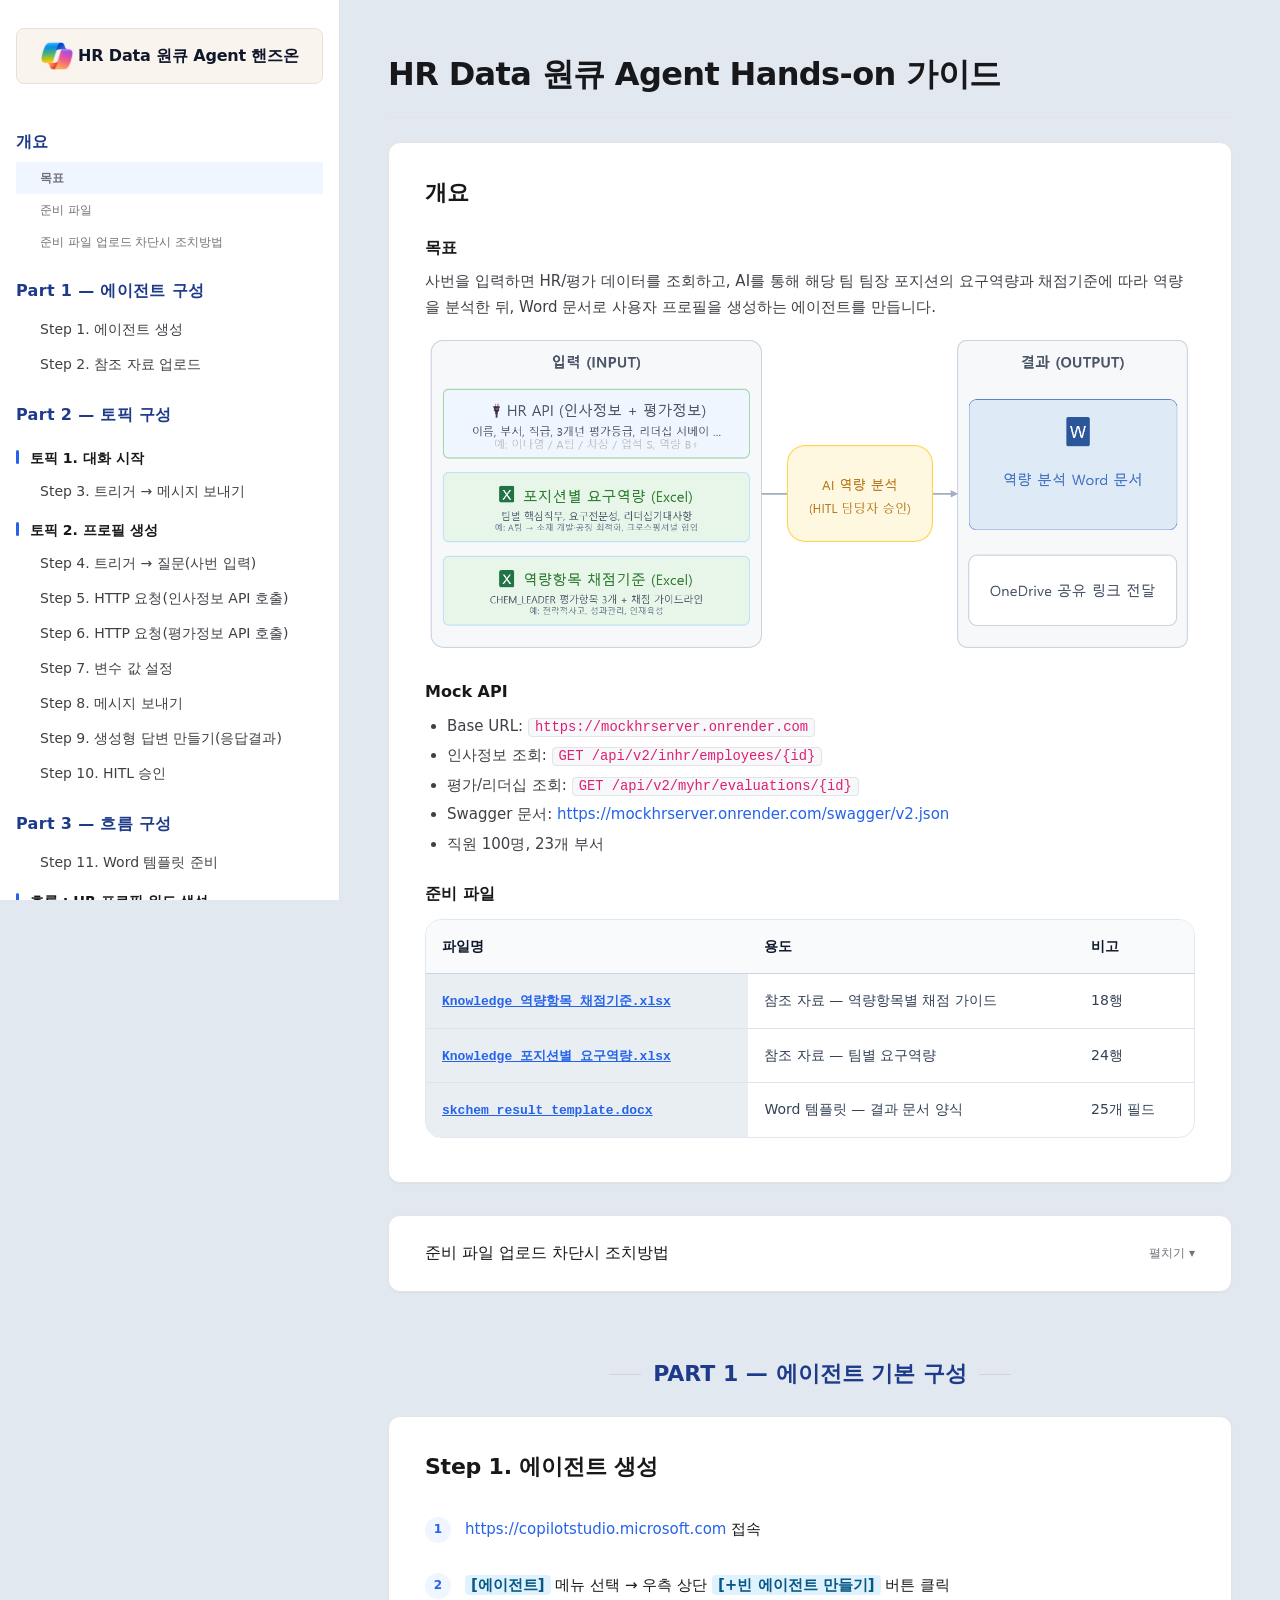
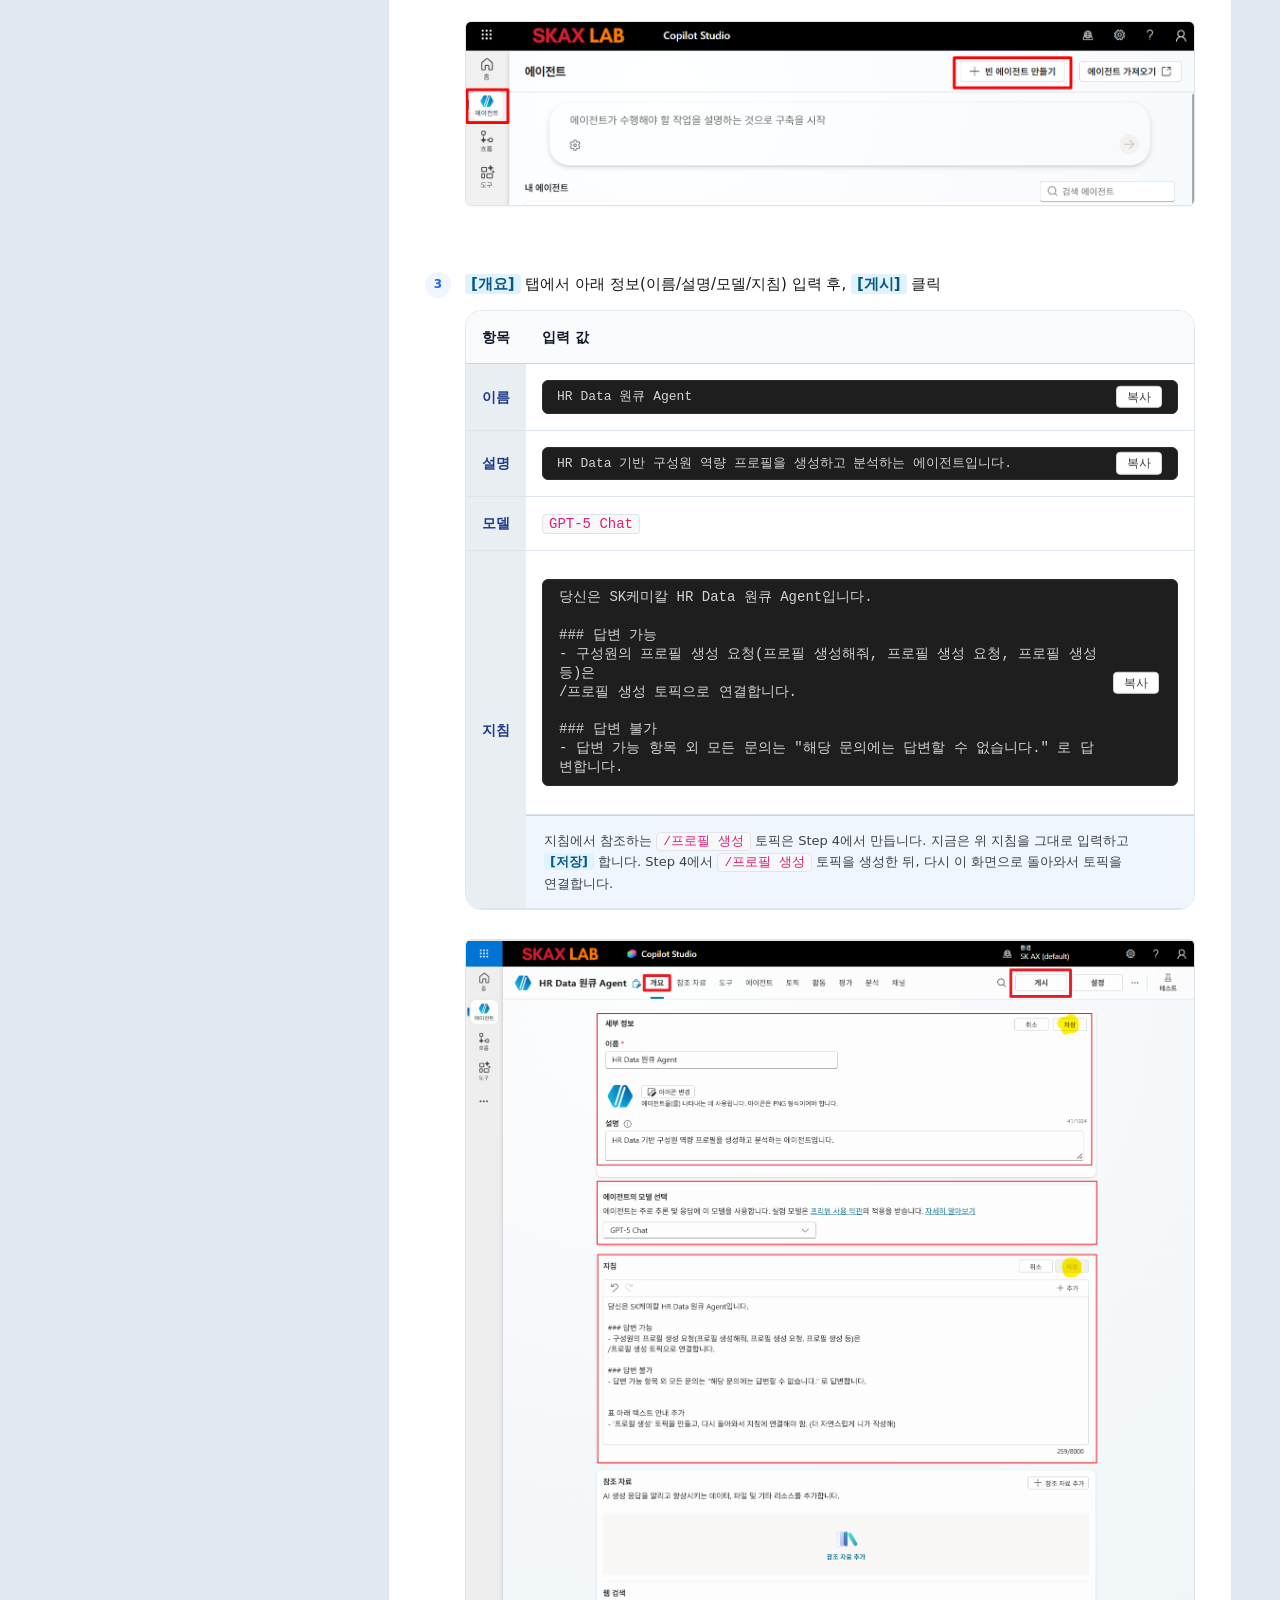
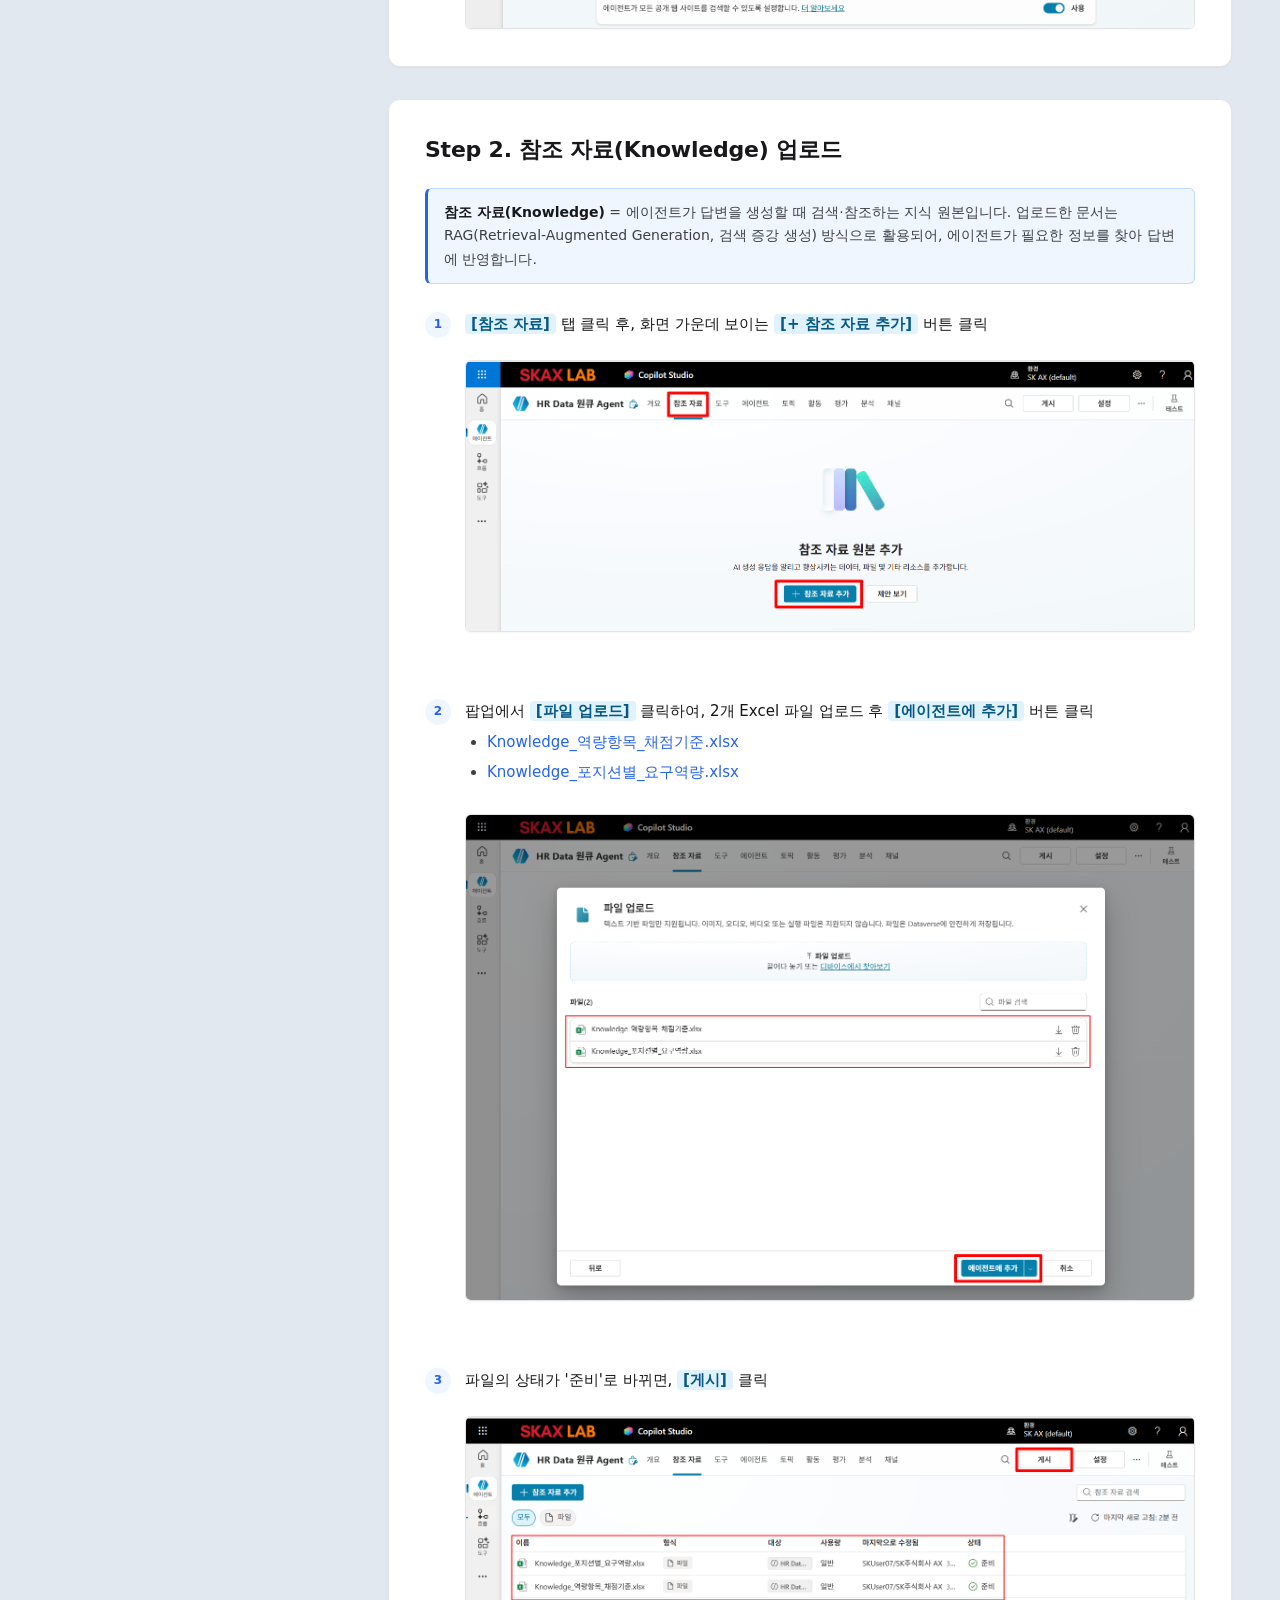
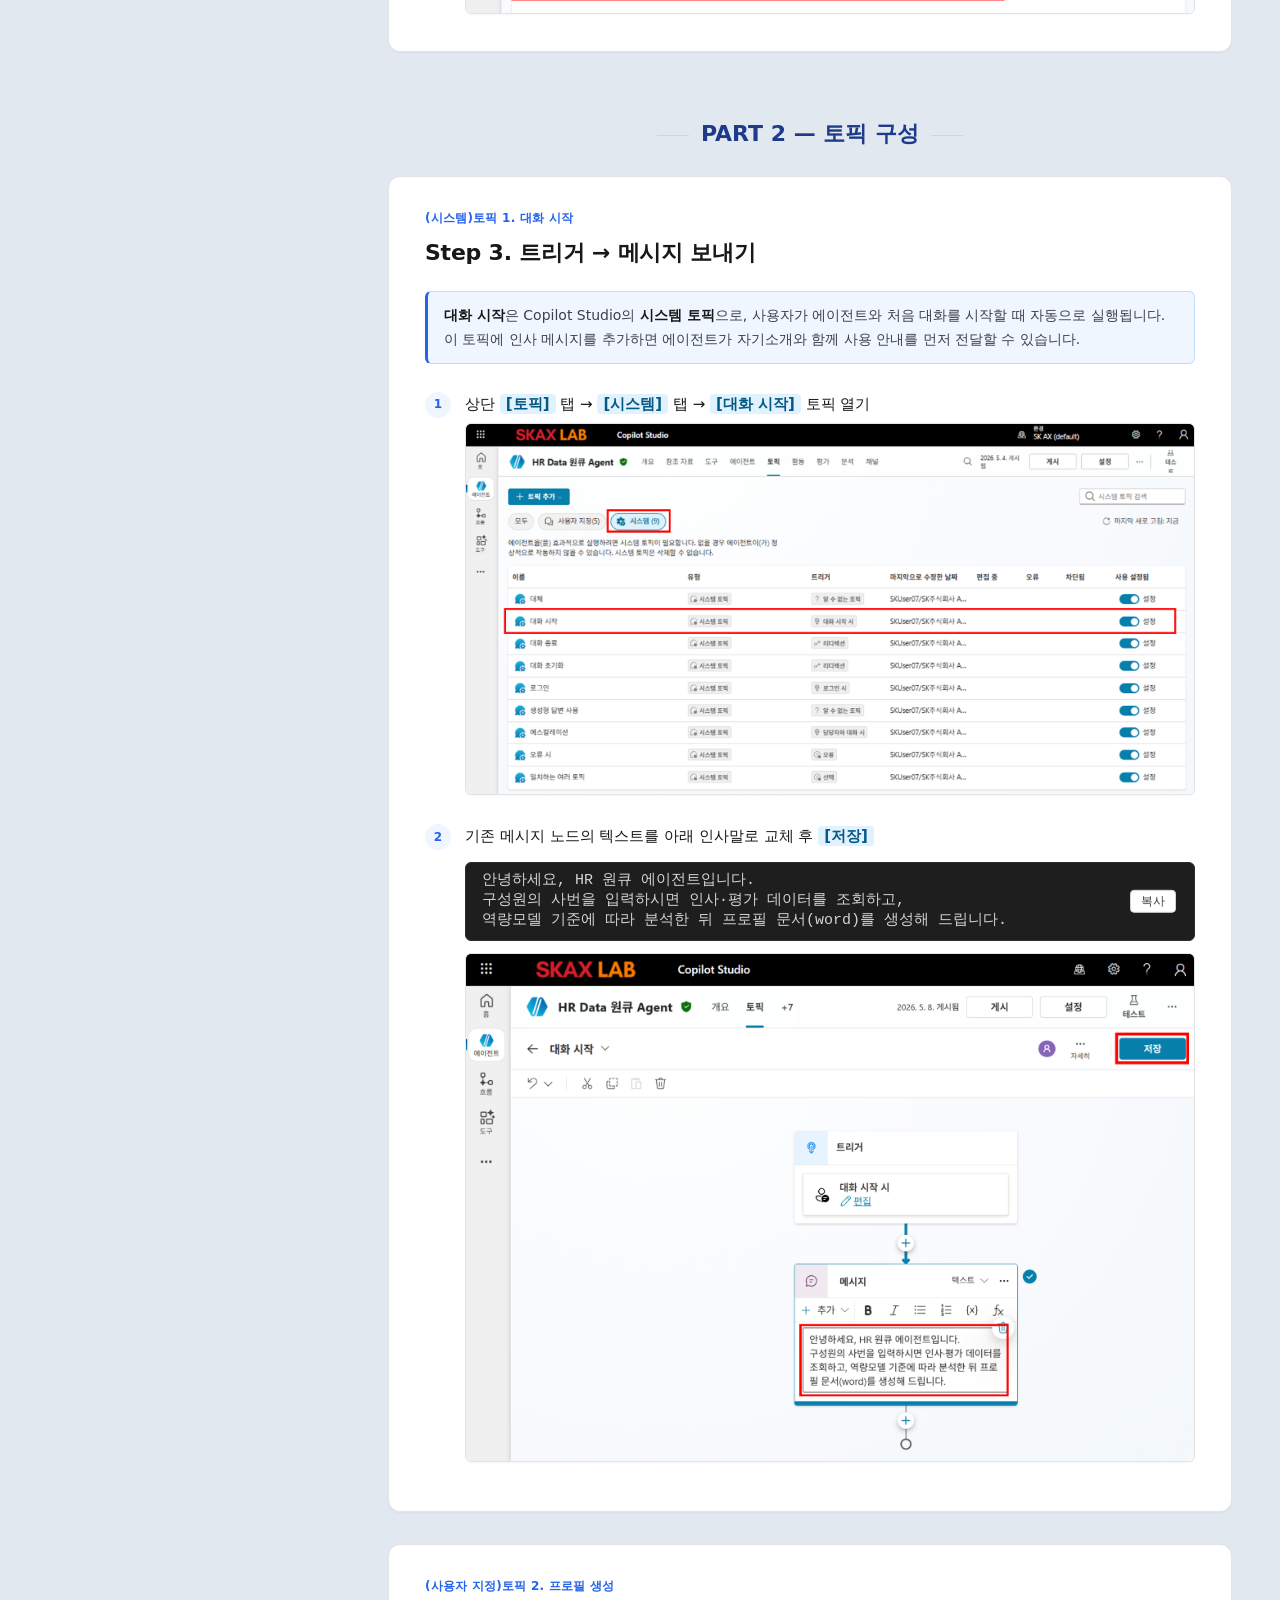
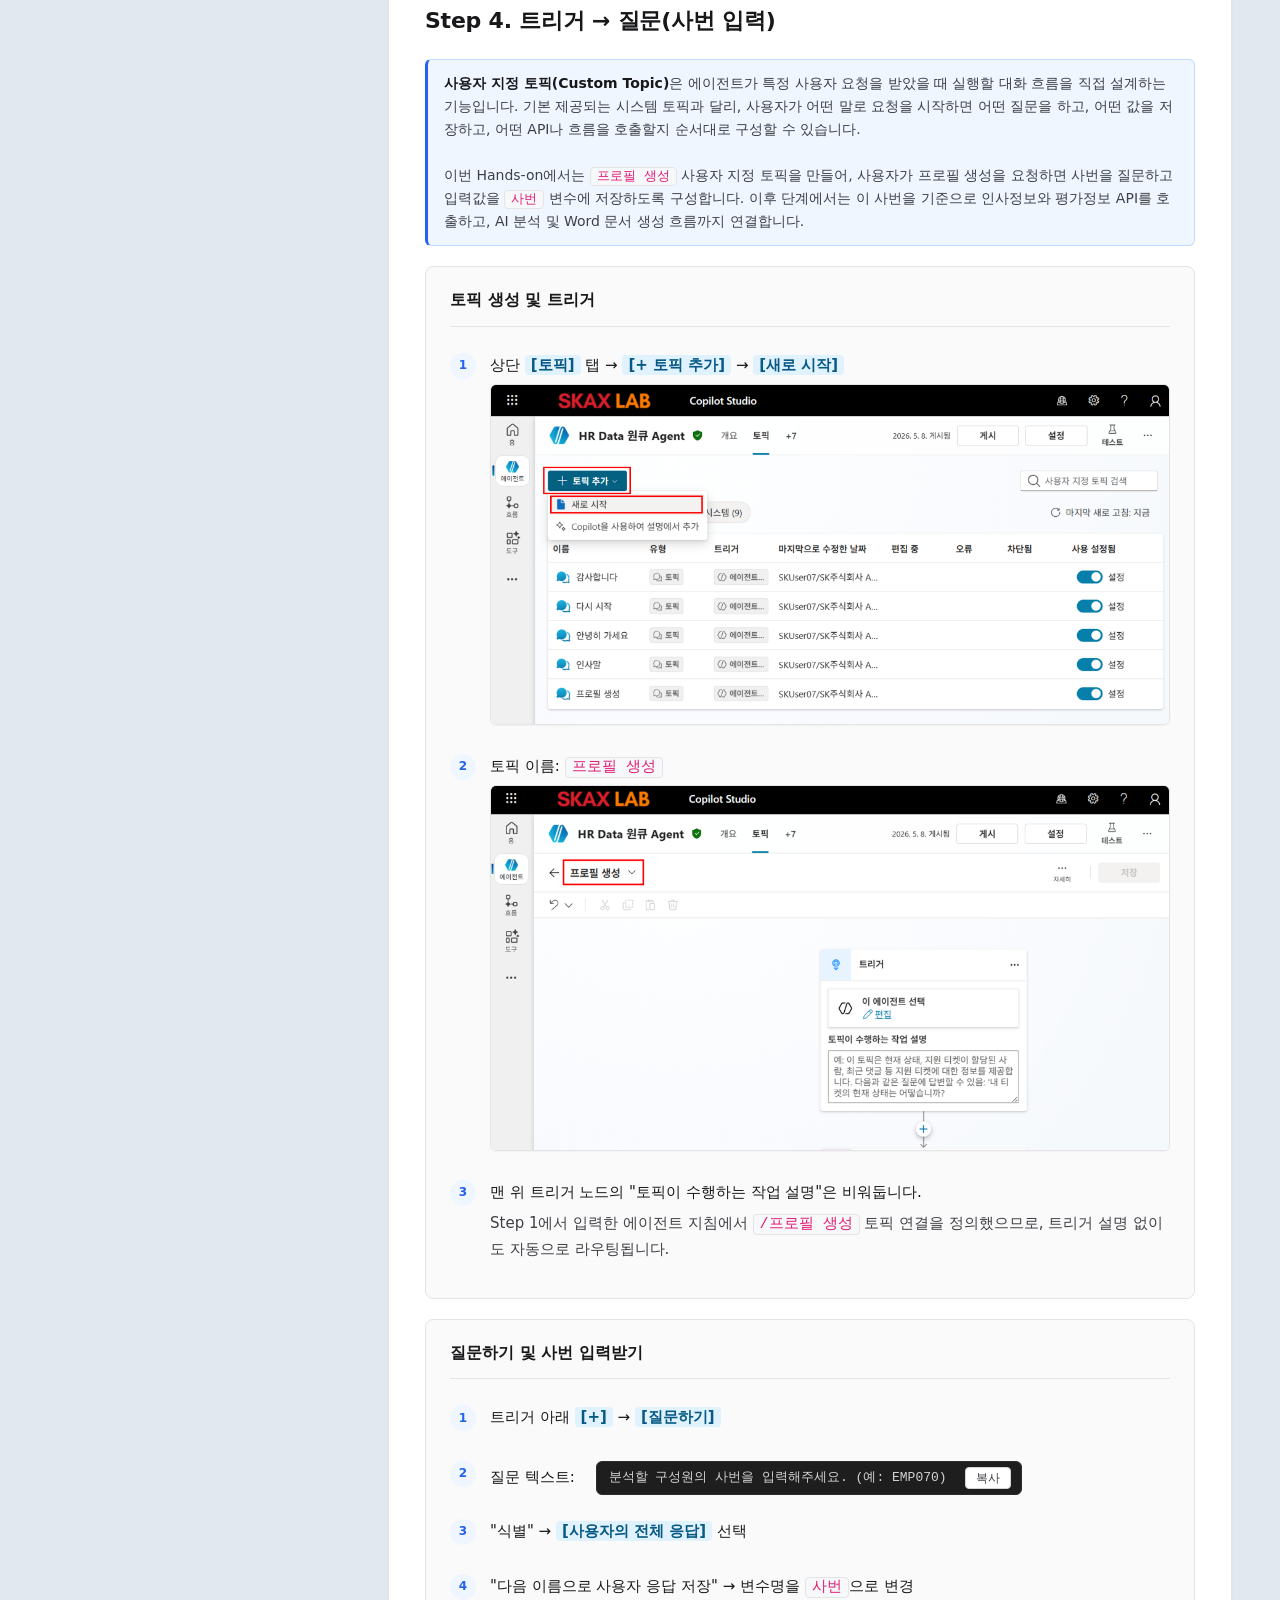
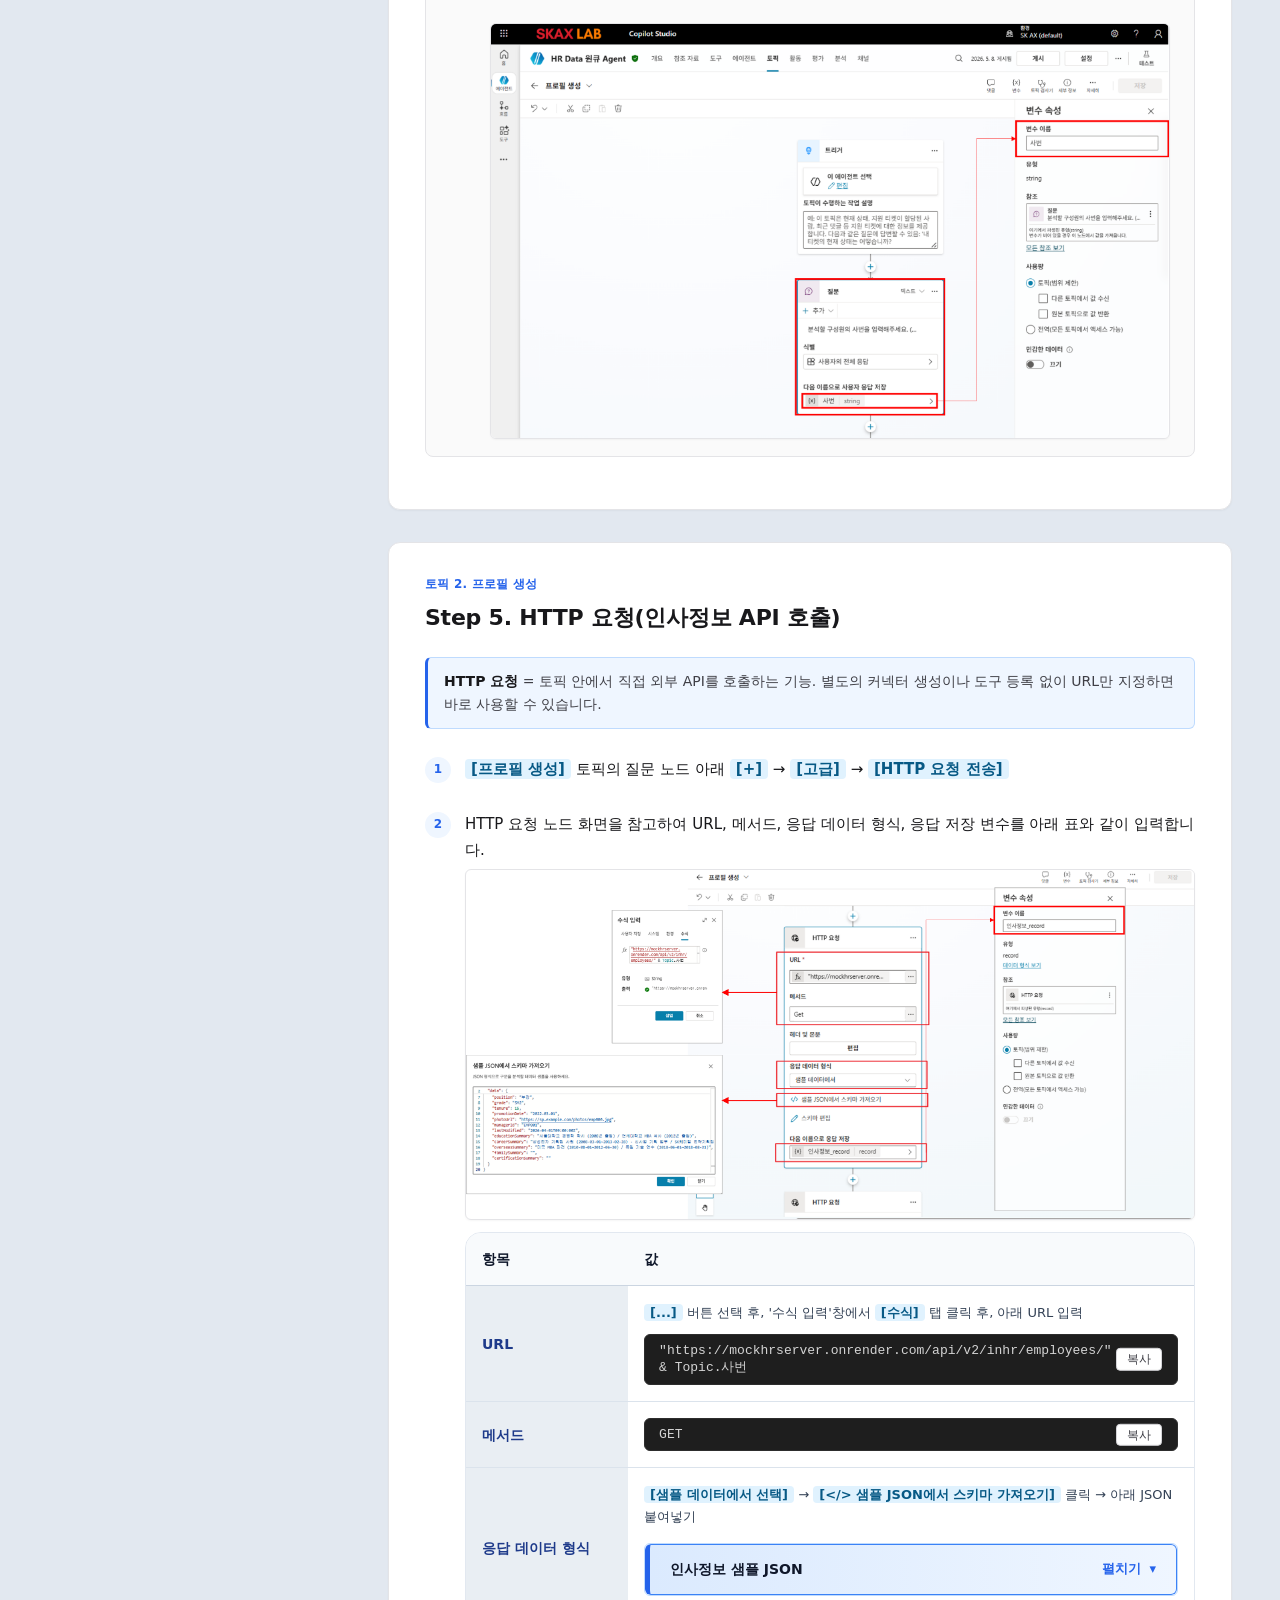
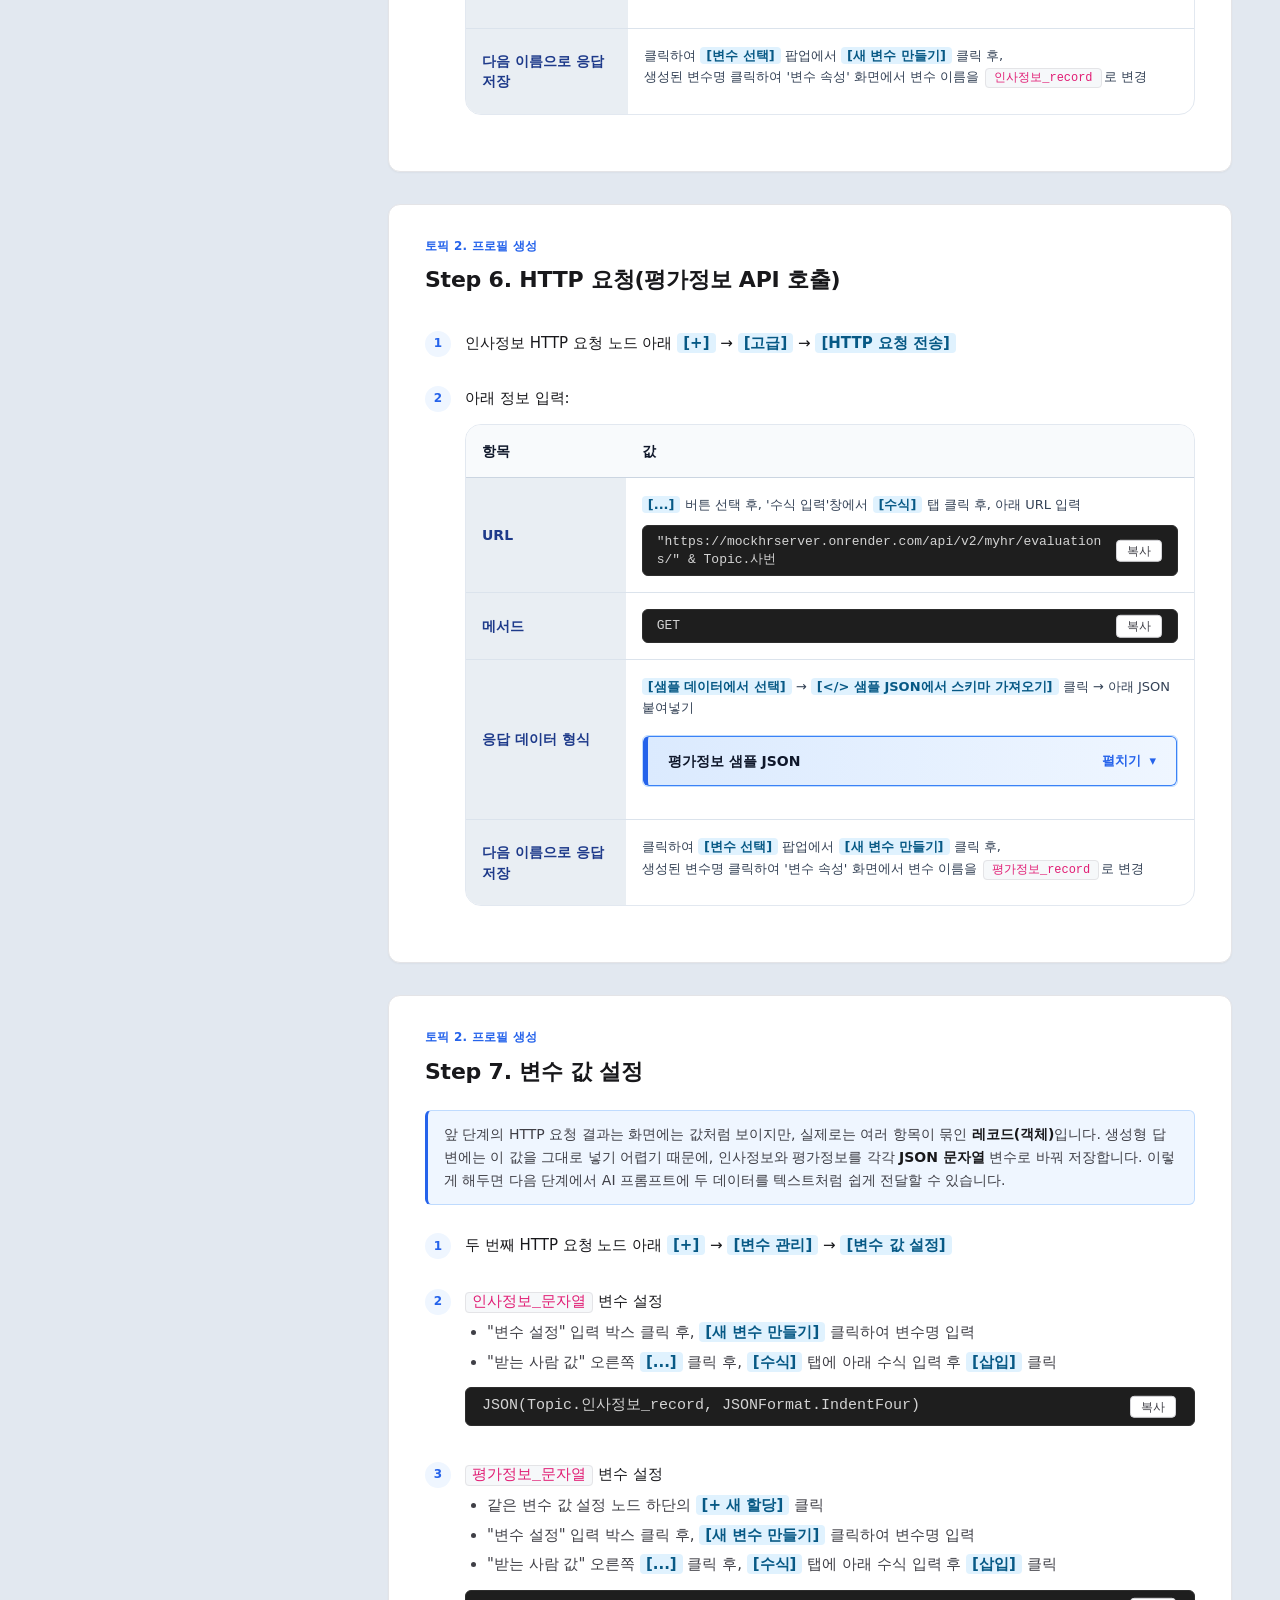
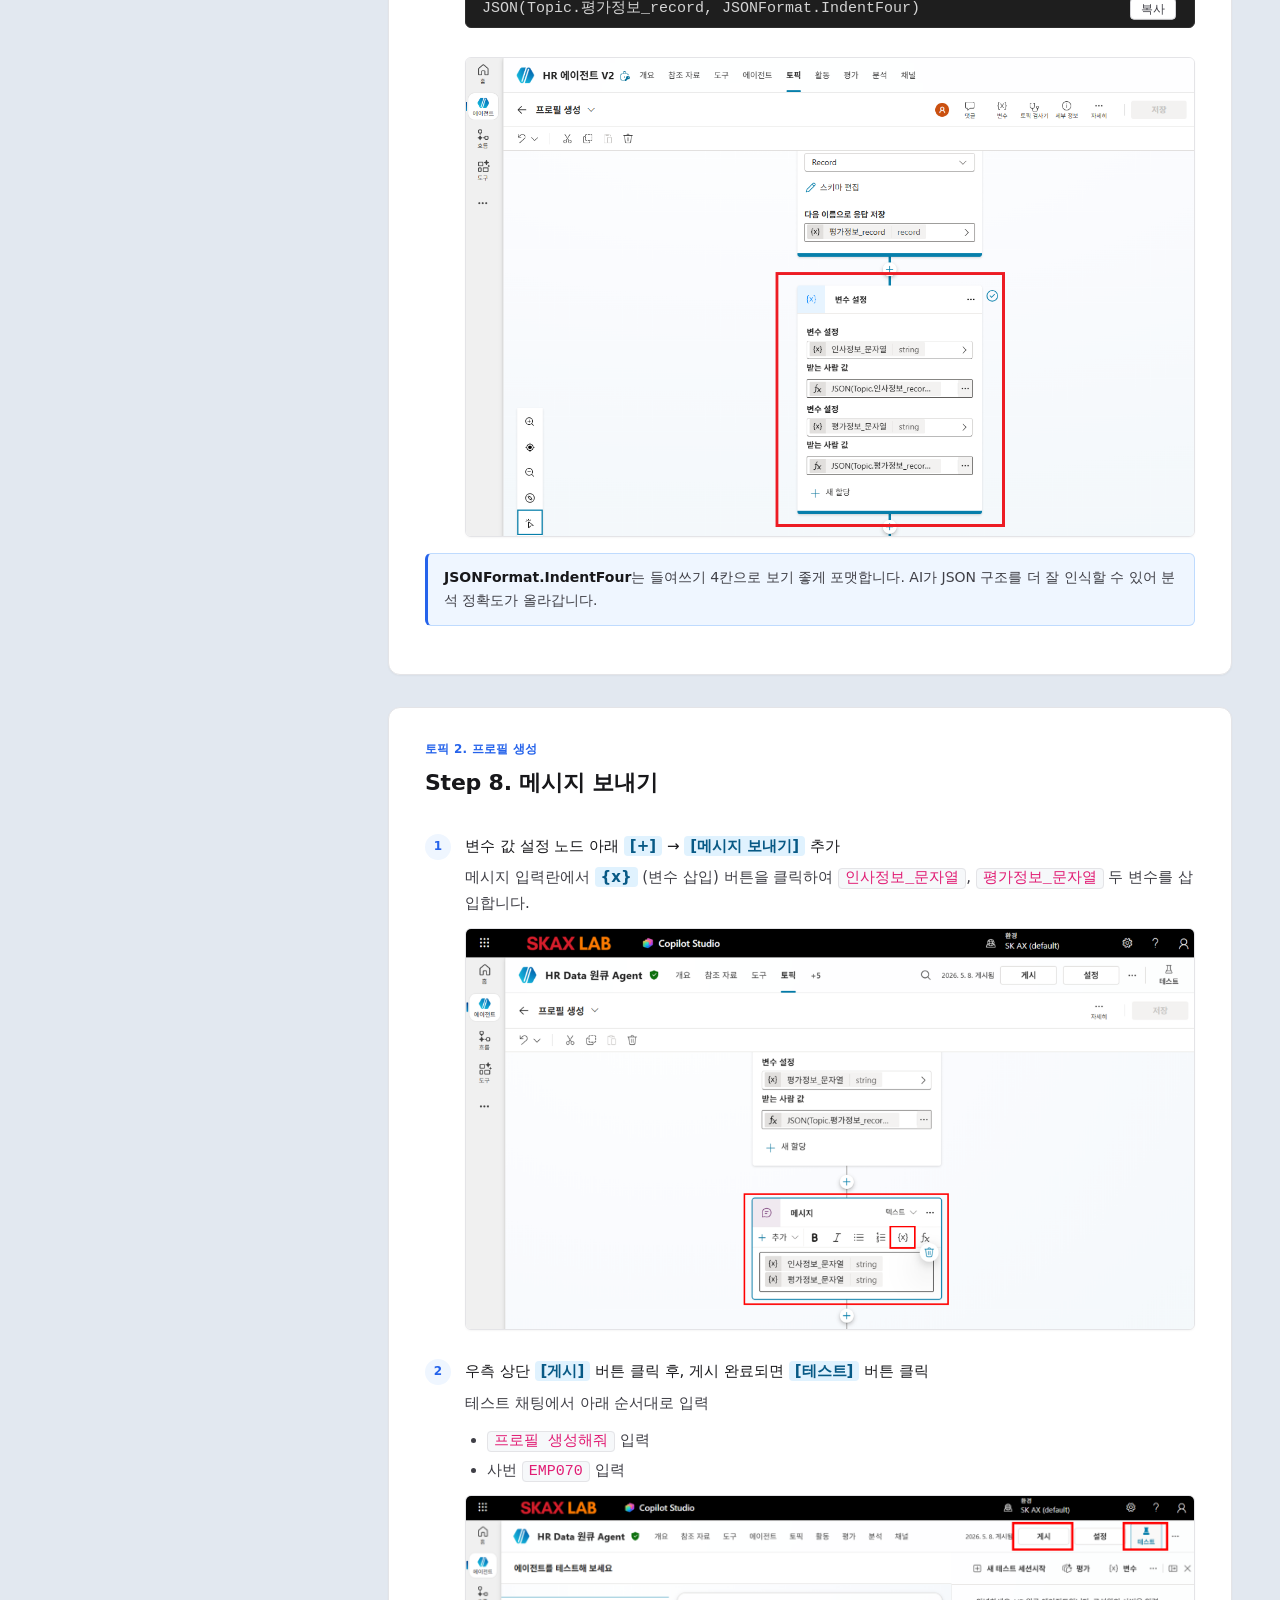
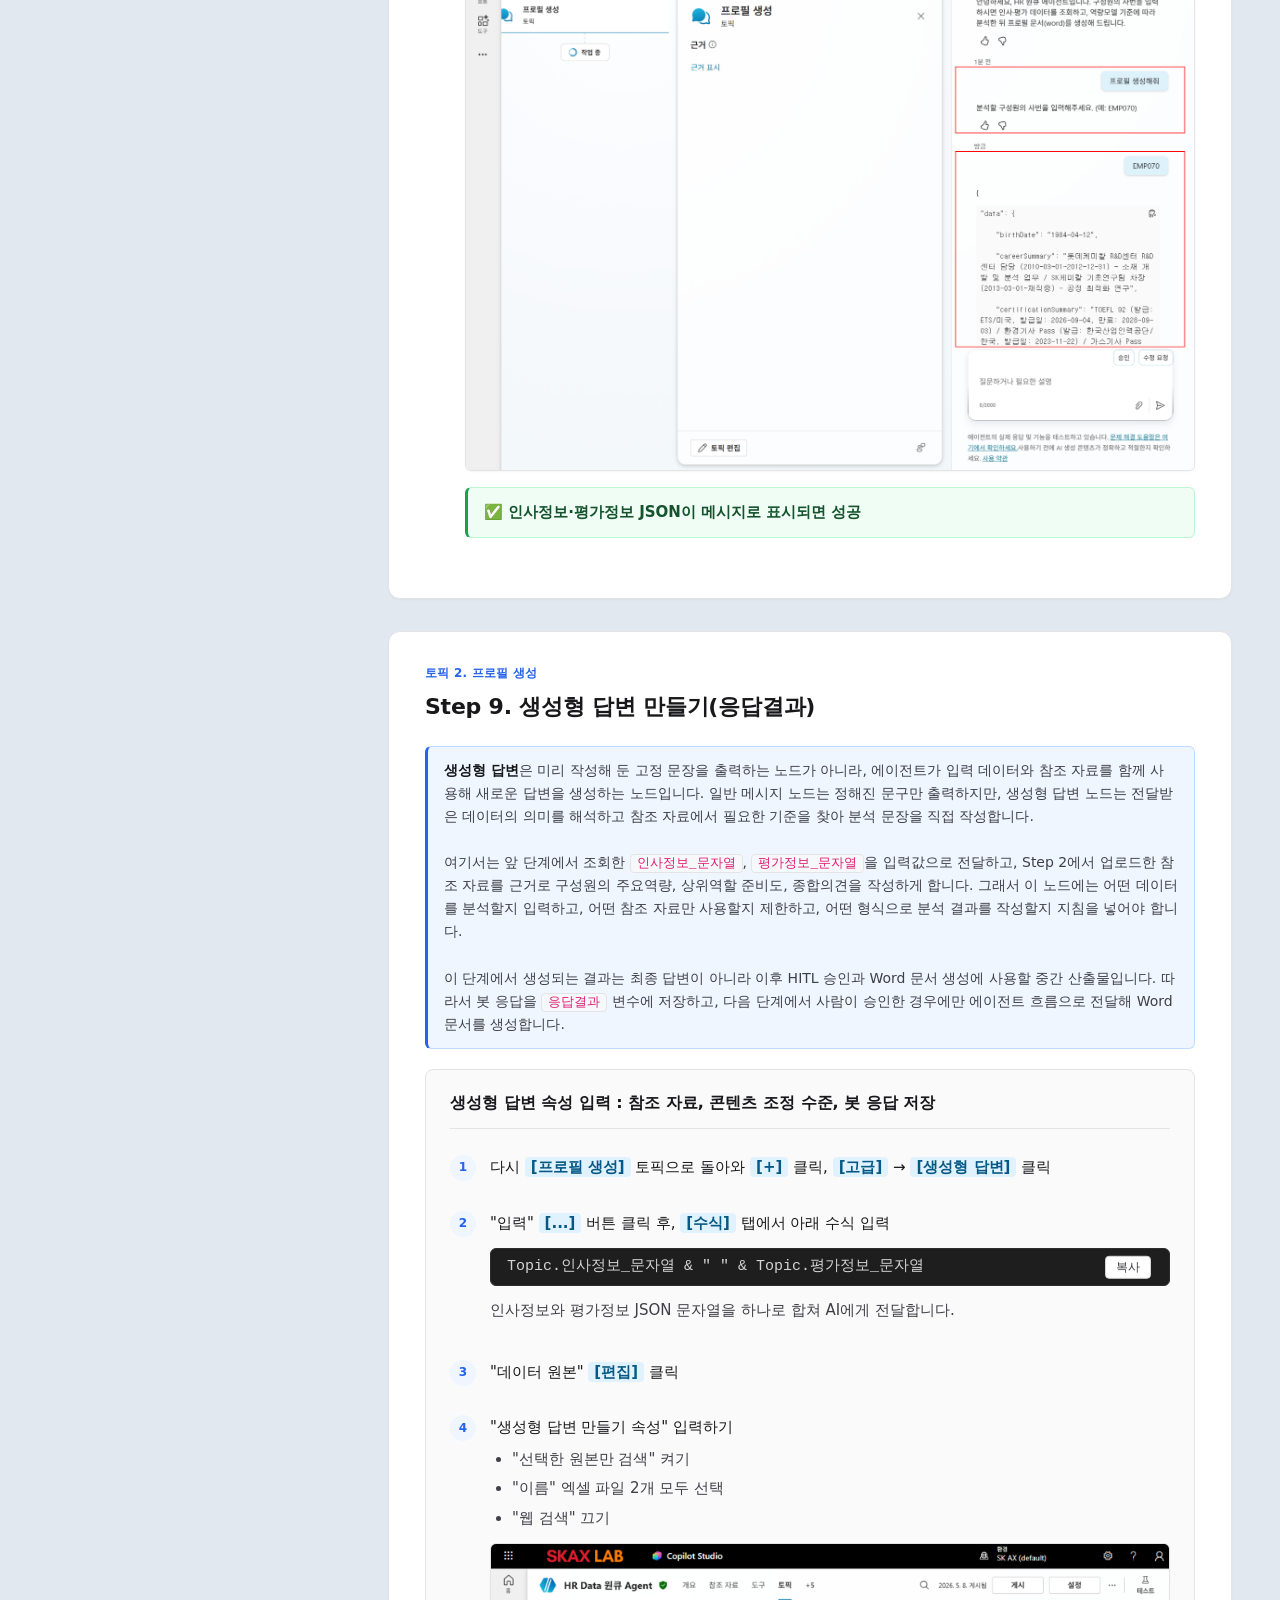
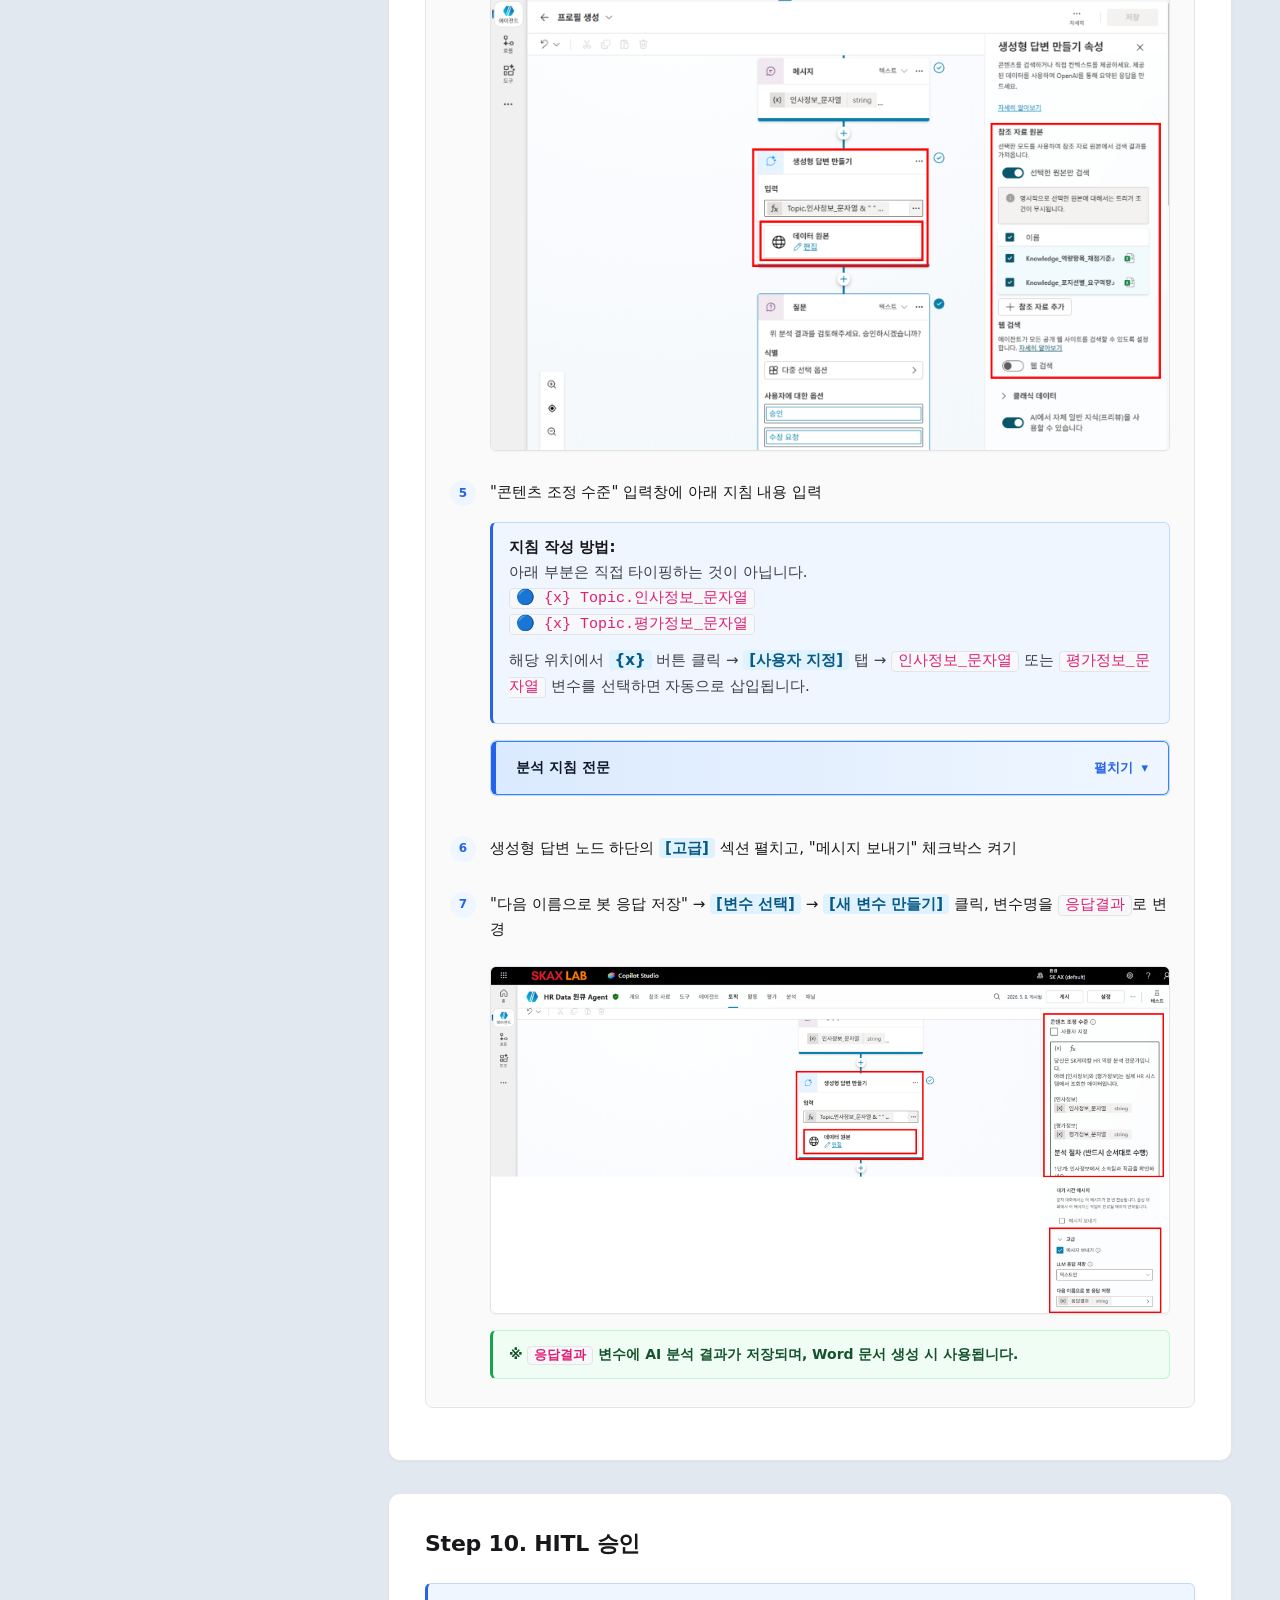
==== index.html @ d31b8365 "update index.html" ====
<!doctype html>
<html lang="ko">
  <head>
    <meta charset="utf-8" />
    <meta name="viewport" content="width=device-width, initial-scale=1.0" />
    <title>HR Data 원큐 Agent Hands-on 가이드</title>
    <link rel="stylesheet" href="css/style.css" />
  </head>
  <body>
    <div class="wrapper">
    <aside class="sidebar">
      <h2><img class="sidebar-title-logo" src="images/copilot-cropped.png" alt="" /><span>HR Data 원큐 Agent 핸즈온</span></h2>
      <nav>
        <a href="#overview" class="nav-root">개요</a>
        <a href="#overview-goal" class="nav-sub nav-overview-child">목표</a>
        <a href="#overview-files" class="nav-sub nav-overview-child">준비 파일</a>
        <a href="#ref-file-upload" class="nav-sub nav-overview-child">준비 파일 업로드 차단시 조치방법</a>
        <span class="nav-part">Part 1 — 에이전트 구성</span>
        <a href="#step1">Step 1. 에이전트 생성</a>
        <a href="#step2">Step 2. 참조 자료 업로드</a>
        <span class="nav-part">Part 2 — 토픽 구성</span>
        <span class="nav-topic">토픽 1. 대화 시작</span>
        <a href="#step3">Step 3. 트리거 → 메시지 보내기</a>
        <span class="nav-topic">토픽 2. 프로필 생성</span>
        <a href="#step4">Step 4. 트리거 → 질문(사번 입력)</a>
        <a href="#step5">Step 5. HTTP 요청(인사정보 API 호출)</a>
        <a href="#step6">Step 6. HTTP 요청(평가정보 API 호출)</a>
        <a href="#step7">Step 7. 변수 값 설정</a>
        <a href="#step8">Step 8. 메시지 보내기</a>
        <a href="#step9">Step 9. 생성형 답변 만들기(응답결과)</a>
        <a href="#step10">Step 10. HITL 승인</a>
        <span class="nav-part">Part 3 — 흐름 구성</span>
        <a href="#step11">Step 11. Word 템플릿 준비</a>
        <span class="nav-topic">흐름 : HR 프로필 워드 생성</span>
        <a href="#step12">Step 12. 에이전트가 흐름을 호출할 때</a>
        <a href="#step13">Step 13. JSON 구문 분석 - 인사정보</a>
        <a href="#step14">Step 14. JSON 구문 분석 - 평가정보</a>
        <a href="#step15">Step 15. 변수 초기화 - 응답결과</a>
        <a href="#step15-key" class="nav-sub nav-step15-child">주요역량</a>
        <a href="#step15-role" class="nav-sub nav-step15-child">상위역할</a>
        <a href="#step15-summary" class="nav-sub nav-step15-child">종합의견</a>
        <a href="#step16">Step 16. Microsoft Word 템플릿 채우기</a>
        <a href="#step17">Step 17. OneDrive 파일 만들기</a>
        <a href="#step18">Step 18. OneDrive 공유링크 만들기</a>
        <a href="#step19">Step 19. 에이전트에게 응답</a>
        <span class="nav-part">Part 4 — 에이전트 토픽과 흐름 연결</span>
        <span class="nav-topic">토픽 : 프로필 생성</span>
        <span class="nav-topic">흐름 : HR 프로필 워드 생성</span>
        <a href="#step20">Step 20. 에이전트 토픽과 흐름 연결</a>
        <a href="#step21">Step 21. 최종 테스트</a>
      </nav>
    </aside>

    <main class="content">
      <h1>HR Data 원큐 Agent Hands-on 가이드</h1>

      <!-- 개요 -->
      <section id="overview">
        <h2>개요</h2>
        <h3 id="overview-goal">목표</h3>
        <p>
          사번을 입력하면 HR/평가 데이터를 조회하고, AI를 통해 해당 팀 팀장 포지션의 요구역량과 채점기준에 따라 역량을 분석한 뒤,
          Word 문서로 사용자 프로필을 생성하는 에이전트를 만듭니다.
        </p>
        <div class="img-box no-border-img">
          <img src="images/00.png" alt="입력 → AI 역량 분석 → 결과(Word 문서) 흐름" />
        </div>

        <h3>Mock API</h3>
        <ul>
          <li>Base URL: <code>https://mockhrserver.onrender.com</code></li>
          <li>인사정보 조회: <code>GET /api/v2/inhr/employees/{id}</code></li>
          <li>평가/리더십 조회: <code>GET /api/v2/myhr/evaluations/{id}</code></li>
          <li>Swagger 문서: <a href="https://mockhrserver.onrender.com/swagger/v2.json" target="_blank">https://mockhrserver.onrender.com/swagger/v2.json</a></li>
          <li>직원 100명, 23개 부서</li>
        </ul>

        <h3 id="overview-files">준비 파일</h3>
        <table>
          <thead>
            <tr><th>파일명</th><th>용도</th><th>비고</th></tr>
          </thead>
          <tbody>
            <tr><td><a class="file-link" href="https://dbswhdgk931-prog.github.io/files/Knowledge_역량항목_채점기준.xlsx">Knowledge_역량항목_채점기준.xlsx</a></td><td>참조 자료 — 역량항목별 채점 가이드</td><td>18행</td></tr>
            <tr><td><a class="file-link" href="https://dbswhdgk931-prog.github.io/files/Knowledge_포지션별_요구역량.xlsx">Knowledge_포지션별_요구역량.xlsx</a></td><td>참조 자료 — 팀별 요구역량</td><td>24행</td></tr>
            <tr><td><a class="file-link" href="https://dbswhdgk931-prog.github.io/files/skchem_result_template.docx">skchem_result_template.docx</a></td><td>Word 템플릿 — 결과 문서 양식</td><td>25개 필드</td></tr>
          </tbody>
        </table>
      </section>

      <section id="ref-file-upload" class="compact-reference-section">
        <details class="plain-toggle">
          <summary>
            <span>준비 파일 업로드 차단시 조치방법</span>
            <span class="plain-toggle-state"></span>
          </summary>
          <div class="plain-toggle-body">
            <p>브라우저에서 직접 파일을 업로드할 수 없는 경우, 에이전트 흐름으로 준비 파일을 OneDrive에 생성합니다. 아래 3개 파일을 <span class="btn-name">[URL에서 파일 업로드]</span> 작업으로 추가하고, <code>/HR_프로필</code> 폴더에 저장되었는지 확인합니다.</p>
            <div class="img-box">
              <img src="images/31.png" alt="URL에서 파일 업로드 작업으로 준비 파일을 OneDrive에 생성" />
            </div>
            <ol>
              <li>Copilot Studio 좌측 메뉴에서 <span class="btn-name">[흐름]</span> 클릭 → <span class="btn-name">[+ 새 에이전트 흐름]</span> 클릭</li>
              <li>트리거 검색 → <span class="btn-name">[수동으로 흐름 트리거]</span> 선택</li>
              <li>수동으로 흐름 트리거 아래 <span class="btn-name">[+]</span> → <span class="btn-name">[URL에서 파일 업로드]</span> 추가 (바로 안보이는 경우, full name으로 검색)</li>
              <li>아래와 같이 "원본 URL", "대상 파일 경로"에 아래 값 복사 붙여넣기 (OneDrive에 <code>HR_프로필</code> 폴더가 자동 생성됩니다)</li>
              <li><span class="btn-name">[URL에서 파일 업로드]</span> 노드를 아래와 같이 총 3개 생성합니다.</li>
            </ol>
            <table class="compact-file-table">
              <colgroup>
                <col class="file-col" />
                <col class="type-col" />
                <col class="action-col" />
              </colgroup>
              <thead>
                <tr><th>파일명</th><th>구분</th><th>작업 추가</th></tr>
              </thead>
              <tbody>
                <tr class="file-group-start">
                  <td rowspan="2">skchem_result_template.docx</td>
                  <td>원본 URL</td>
                  <td><code>https://dbswhdgk931-prog.github.io/files/skchem_result_template.docx</code></td>
                </tr>
                <tr>
                  <td>대상 파일 경로</td>
                  <td><span class="cell-text"><code>/HR_프로필/skchem_result_template.docx</code></span></td>
                </tr>
                <tr class="file-group-start">
                  <td rowspan="2">Knowledge_역량항목_채점기준.xlsx</td>
                  <td>원본 URL</td>
                  <td><code>https://dbswhdgk931-prog.github.io/files/Knowledge_역량항목_채점기준.xlsx</code></td>
                </tr>
                <tr>
                  <td>대상 파일 경로</td>
                  <td><span class="cell-text"><code>/HR_프로필/Knowledge_역량항목_채점기준.xlsx</code></span></td>
                </tr>
                <tr class="file-group-start">
                  <td rowspan="2">Knowledge_포지션별_요구역량.xlsx</td>
                  <td>원본 URL</td>
                  <td><code>https://dbswhdgk931-prog.github.io/files/Knowledge_포지션별_요구역량.xlsx</code></td>
                </tr>
                <tr>
                  <td>대상 파일 경로</td>
                  <td><span class="cell-text"><code>/HR_프로필/Knowledge_포지션별_요구역량.xlsx</code></span></td>
                </tr>
              </tbody>
            </table>
            <ol start="6">
              <li>우측 상단 <span class="btn-name">[게시]</span> 클릭</li>
              <li>우측 상단 <span class="btn-name">[테스트]</span> 클릭 → &lt;수동&gt; 선택 → <span class="btn-name">[테스트]</span> 클릭 → &lt;수동&gt; 선택 → <span class="btn-name">[흐름 실행]</span></li>
              <li>좌측 상단 앱 시작 관리자(<span class="btn-name">[⋮⋮⋮]</span>) → <span class="btn-name">[OneDrive]</span> 클릭 → <code>HR_프로필</code> 경로에 3개 파일이 생성되었는지 확인</li>
            </ol>
          </div>
        </details>
      </section>

      <!-- ==================== Part 1 ==================== -->
      <div class="part-header" id="part1">Part 1 — 에이전트 기본 구성</div>

      <section id="step1">
        <h2>Step 1. 에이전트 생성</h2>

        <div class="step">
          <span class="step-number">1</span>
          <div class="step-content">
            <strong><a href="https://copilotstudio.microsoft.com" target="_blank">https://copilotstudio.microsoft.com</a> 접속</strong>
          </div>
        </div>

        <div class="step">
          <span class="step-number">2</span>
          <div class="step-content">
            <strong><span class="btn-name">[에이전트]</span> 메뉴 선택 → 우측 상단 <span class="btn-name">[+빈 에이전트 만들기]</span> 버튼 클릭</strong>
          </div>
        </div>
        <div class="img-box">
          <img src="images/01.png" alt="에이전트 메뉴에서 빈 에이전트 만들기 클릭" />
        </div>
<br>
<br>
        <div class="step">
          <span class="step-number">3</span>
          <div class="step-content">
            <strong><span class="btn-name">[개요]</span> 탭에서 아래 정보(이름/설명/모델/지침) 입력 후, <span class="btn-name">[게시]</span> 클릭</strong>
            <table>
              <thead><tr><th>항목</th><th>입력 값</th></tr></thead>
              <tbody>
                <tr><td>이름</td><td><code>HR Data 원큐 Agent</code></td></tr>
                <tr><td>설명</td><td><code>HR Data 기반 구성원 역량 프로필을 생성하고 분석하는 에이전트입니다.</code></td></tr>
                <tr><td>모델</td><td><span><code>GPT-5 Chat</code></span></td></tr>
                <tr><td rowspan="2">지침</td><td>
<pre><code>당신은 SK케미칼 HR Data 원큐 Agent입니다.

### 답변 가능
- 구성원의 프로필 생성 요청(프로필 생성해줘, 프로필 생성 요청, 프로필 생성 등)은
/프로필 생성 토픽으로 연결합니다.

### 답변 불가
- 답변 가능 항목 외 모든 문의는 "해당 문의에는 답변할 수 없습니다." 로 답변합니다.</code></pre>
                </td></tr>
                <tr class="note-row"><td>지침에서 참조하는 <code>/프로필 생성</code> 토픽은 Step 4에서 만듭니다. 지금은 위 지침을 그대로 입력하고 <span class="btn-name">[저장]</span> 합니다. Step 4에서 <code>/프로필 생성</code> 토픽을 생성한 뒤, 다시 이 화면으로 돌아와서 토픽을 연결합니다.</td></tr>
              </tbody>
            </table>
          </div>
        </div>

        <div class="img-box">
          <img src="images/02.png" alt="에이전트 개요 탭 — 이름·설명·모델·지침 입력 화면" />
        </div>

      </section>

      <!-- Step 2 -->
      <section id="step2">
        <h2>Step 2. 참조 자료(Knowledge) 업로드</h2>
        <div class="callout">
          <strong>참조 자료(Knowledge)</strong> = 에이전트가 답변을 생성할 때 검색·참조하는 지식 원본입니다.
          업로드한 문서는 RAG(Retrieval-Augmented Generation, 검색 증강 생성) 방식으로 활용되어, 에이전트가 필요한 정보를 찾아 답변에 반영합니다.
        </div>

        <div class="step">
          <span class="step-number">1</span>
          <div class="step-content">
            <strong><span class="btn-name">[참조 자료]</span> 탭 클릭 후, 화면 가운데 보이는 <span class="btn-name">[+ 참조 자료 추가]</span> 버튼 클릭</strong>
          </div>
        </div>

        <div class="img-box">
          <img src="images/03.png" alt="참조 자료 탭에서 + 참조 자료 추가 버튼 클릭" />
        </div>
<br>
<br>
        <div class="step">
          <span class="step-number">2</span>
          <div class="step-content">
            <strong>팝업에서 <span class="btn-name">[파일 업로드]</span> 클릭하여, 2개 Excel 파일 업로드 후 <span class="btn-name">[에이전트에 추가]</span> 버튼 클릭</strong>
            <ul>
              <li><a href="https://dbswhdgk931-prog.github.io/files/Knowledge_역량항목_채점기준.xlsx">Knowledge_역량항목_채점기준.xlsx</a></li>
              <li><a href="https://dbswhdgk931-prog.github.io/files/Knowledge_포지션별_요구역량.xlsx">Knowledge_포지션별_요구역량.xlsx</a></li>
            </ul>
          </div>
        </div>

        <div class="img-box">
          <img src="images/04.png" alt="팝업에서 파일 업로드 후 에이전트에 추가" />
        </div>
<br>
<br>
        <div class="step">
          <span class="step-number">3</span>
          <div class="step-content">
            <strong>파일의 상태가 '준비'로 바뀌면, <span class="btn-name">[게시]</span> 클릭</strong>
          </div>
        </div>

        <div class="img-box">
          <img src="images/05.png" alt="파일 상태 준비 확인 후 게시 클릭" />
        </div>
      </section>



      <!-- ==================== Part 2 ==================== -->
      <div class="part-header" id="part2">Part 2 — 토픽 구성</div>

      <!-- Step 3 (NEW): 토픽 1. 대화 시작 — 트리거→메시지 보내기 -->
      <section id="step3">
        <span class="step-topic">(시스템)토픽 1. 대화 시작</span>
        <h2>Step 3. 트리거 → 메시지 보내기</h2>
        <div class="callout">
          <strong>대화 시작</strong>은 Copilot Studio의 <strong>시스템 토픽</strong>으로, 사용자가 에이전트와 처음 대화를 시작할 때 자동으로 실행됩니다.
          이 토픽에 인사 메시지를 추가하면 에이전트가 자기소개와 함께 사용 안내를 먼저 전달할 수 있습니다.
        </div>

        <div class="step">
          <span class="step-number">1</span>
          <div class="step-content">
            <strong>상단 <span class="btn-name">[토픽]</span> 탭 → <span class="btn-name">[시스템]</span> 탭 → <span class="btn-name">[대화 시작]</span> 토픽 열기</strong>
            <div class="img-box">
              <img src="images/06.png" alt="시스템 탭에서 대화 시작 토픽 열기" />
            </div>
          </div>
        </div>

        <div class="step">
          <span class="step-number">2</span>
          <div class="step-content">
            <strong>기존 메시지 노드의 텍스트를 아래 인사말로 교체 후 <span class="btn-name">[저장]</span></strong>
<pre><code>안녕하세요, HR 원큐 에이전트입니다.
구성원의 사번을 입력하시면 인사·평가 데이터를 조회하고,
역량모델 기준에 따라 분석한 뒤 프로필 문서(word)를 생성해 드립니다.</code></pre>
            <div class="img-box">
              <img src="images/07.png" alt="대화 시작 토픽의 메시지 노드에 인사말 입력" />
            </div>
          </div>
        </div>
      </section>

      <!-- Step 4 (NEW): 토픽 2. 프로필 생성 — 트리거→질문(사번 입력) -->
      <section id="step4">
        <span class="step-topic">(사용자 지정)토픽 2. 프로필 생성</span>
        <h2>Step 4. 트리거 → 질문(사번 입력)</h2>
        <div class="callout">
          <strong>사용자 지정 토픽(Custom Topic)</strong>은 에이전트가 특정 사용자 요청을 받았을 때 실행할 대화 흐름을 직접 설계하는 기능입니다. 기본 제공되는 시스템 토픽과 달리, 사용자가 어떤 말로 요청을 시작하면 어떤 질문을 하고, 어떤 값을 저장하고, 어떤 API나 흐름을 호출할지 순서대로 구성할 수 있습니다.
          <br /><br />
          이번 Hands-on에서는 <code>프로필 생성</code> 사용자 지정 토픽을 만들어, 사용자가 프로필 생성을 요청하면 사번을 질문하고 입력값을 <code>사번</code> 변수에 저장하도록 구성합니다. 이후 단계에서는 이 사번을 기준으로 인사정보와 평가정보 API를 호출하고, AI 분석 및 Word 문서 생성 흐름까지 연결합니다.
        </div>

        <div class="step-group">
        <h3>토픽 생성 및 트리거</h3>

        <div class="step">
          <span class="step-number">1</span>
          <div class="step-content">
            <strong>상단 <span class="btn-name">[토픽]</span> 탭 → <span class="btn-name">[+ 토픽 추가]</span> → <span class="btn-name">[새로 시작]</span></strong>
            <div class="img-box">
              <img src="images/08.png" alt="토픽 탭에서 + 토픽 추가 → 새로 시작" />
            </div>
          </div>
        </div>

        <div class="step">
          <span class="step-number">2</span>
          <div class="step-content">
            <strong>토픽 이름: <code>프로필 생성</code></strong>
            <div class="img-box">
              <img src="images/09.png" alt="트리거 노드의 작업 설명 영역 비워둠" />
            </div>
          </div>
        </div>

        <div class="step">
          <span class="step-number">3</span>
          <div class="step-content">
            <strong>맨 위 트리거 노드의 "토픽이 수행하는 작업 설명"은 비워둡니다.</strong>
            <p>Step 1에서 입력한 에이전트 지침에서 <code>/프로필 생성</code> 토픽 연결을 정의했으므로, 트리거 설명 없이도 자동으로 라우팅됩니다.</p>
          </div>
        </div>
        </div>

        <div class="step-group">
        <h3>질문하기 및 사번 입력받기</h3>

        <div class="step">
          <span class="step-number">1</span>
          <div class="step-content">
            <strong>트리거 아래 <span class="btn-name">[+]</span> → <span class="btn-name">[질문하기]</span></strong>
          </div>
        </div>

        <div class="step">
          <span class="step-number">2</span>
          <div class="step-content">
            <strong class="inline-copy-label">질문 텍스트:</strong>
            <span class="inline-copy-code" data-copy="분석할 구성원의 사번을 입력해주세요. (예: EMP070)">
              <code>분석할 구성원의 사번을 입력해주세요. (예: EMP070)</code>
              <button type="button" class="inline-copy-btn">복사</button>
            </span>
          </div>
        </div>

        <div class="step">
          <span class="step-number">3</span>
          <div class="step-content">
            <strong>"식별" → <span class="btn-name">[사용자의 전체 응답]</span> 선택</strong>
          </div>
        </div>

        <div class="step">
          <span class="step-number">4</span>
          <div class="step-content">
            <strong>"다음 이름으로 사용자 응답 저장" → 변수명을 <code>사번</code>으로 변경</strong>
          </div>
        </div>

        <div class="img-box">
          <img src="images/26.png" alt="질문하기 노드 — 식별: 사용자 전체 응답, 변수명: 사번" />
        </div>
        </div>
      </section>

      <!-- Step 4 -->
      <!-- Step 5: HTTP 요청(인사정보 API 호출) -->
      <section id="step5">
        <span class="step-topic">토픽 2. 프로필 생성</span>
        <h2>Step 5. HTTP 요청(인사정보 API 호출)</h2>
        <div class="callout">
          <strong>HTTP 요청</strong> = 토픽 안에서 직접 외부 API를 호출하는 기능.
          별도의 커넥터 생성이나 도구 등록 없이 URL만 지정하면 바로 사용할 수 있습니다.
        </div>

        <div class="step">
          <span class="step-number">1</span>
          <div class="step-content">
            <strong><span class="btn-name">[프로필 생성]</span> 토픽의 질문 노드 아래 <span class="btn-name">[+]</span> → <span class="btn-name">[고급]</span> → <span class="btn-name">[HTTP 요청 전송]</span></strong>
          </div>
        </div>

        <div class="step">
          <span class="step-number">2</span>
          <div class="step-content">
            <strong>HTTP 요청 노드 화면을 참고하여 URL, 메서드, 응답 데이터 형식, 응답 저장 변수를 아래 표와 같이 입력합니다.</strong>
            <div class="img-box">
              <img src="images/30.png" alt="HTTP 요청 노드 — URL/메서드/응답 데이터 형식/응답 저장 변수 설정 화면" />
            </div>
            <table>
              <thead><tr><th>항목</th><th>값</th></tr></thead>
              <tbody>
                <tr><td>URL</td><td><span class="cell-text"><span class="btn-name">[...]</span> 버튼 선택 후, '수식 입력'창에서 <span class="btn-name">[수식]</span> 탭 클릭 후, 아래 URL 입력</span><code>"https://mockhrserver.onrender.com/api/v2/inhr/employees/" &amp; Topic.사번</code></td></tr>
                <tr><td>메서드</td><td><code>GET</code></td></tr>
                <tr><td>응답 데이터 형식</td><td><span class="cell-text"><span class="btn-name">[샘플 데이터에서 선택]</span> → <span class="btn-name">[&lt;/&gt; 샘플 JSON에서 스키마 가져오기]</span> 클릭 → 아래 JSON 붙여넣기</span>
                  <details class="schema-toggle action-toggle">
                    <summary><span class="expand-title">인사정보 샘플 JSON</span><span class="expand-state"></span></summary>
<pre><code>{
  "data": {
    "employeeId": "EMP000",
    "name": "홍길동",
    "birthDate": "1985-05-15",
    "department": "전략기획팀",
    "position": "부장",
    "grade": "SM2",
    "tenure": 15,
    "promotionDate": "2022-03-01",
    "photoUrl": "https://sp.example.com/photos/emp000.jpg",
    "managerId": "EMP001",
    "lastModified": "2026-04-01T09:00:00Z",
    "educationSummary": "서울대학교 경영학 학사 (2008년 졸업) / 연세대학교 MBA 석사 (2012년 졸업)",
    "careerSummary": "삼성전자 기획팀 사원 (2008-03-01~2013-02-28) - 신사업 기획 업무 / SK케미칼 전략기획팀 부장 (2013-03-01~재직중) - 중장기 전략 수립",
    "overseasSummary": "미국 MBA 파견 (2010-08-01~2012-06-30) / 독일 기술 연수 (2018-06-01~2018-08-31)",
    "familySummary": "",
    "certificationSummary": ""
  }
}</code></pre>
                  </details>
                </td></tr>
                <tr><td>다음 이름으로 응답 저장</td><td><span class="cell-text">클릭하여 <span class="btn-name">[변수 선택]</span> 팝업에서 <span class="btn-name">[새 변수 만들기]</span> 클릭 후,<br>생성된 변수명 클릭하여 '변수 속성' 화면에서 변수 이름을 <code>인사정보_record</code>로 변경</span></td></tr>
              </tbody>
            </table>
          </div>
        </div>


      </section>

      <!-- Step 6: HTTP 요청(평가정보 API 호출) -->
      <section id="step6">
        <span class="step-topic">토픽 2. 프로필 생성</span>
        <h2>Step 6. HTTP 요청(평가정보 API 호출)</h2>

        <div class="step">
          <span class="step-number">1</span>
          <div class="step-content">
            <strong>인사정보 HTTP 요청 노드 아래 <span class="btn-name">[+]</span> → <span class="btn-name">[고급]</span> → <span class="btn-name">[HTTP 요청 전송]</span></strong>
          </div>
        </div>

        <div class="step">
          <span class="step-number">2</span>
          <div class="step-content">
            <strong>아래 정보 입력:</strong>
            <table>
              <thead><tr><th>항목</th><th>값</th></tr></thead>
              <tbody>
                <tr><td>URL</td><td><span class="cell-text"><span class="btn-name">[...]</span> 버튼 선택 후, '수식 입력'창에서 <span class="btn-name">[수식]</span> 탭 클릭 후, 아래 URL 입력</span><code>"https://mockhrserver.onrender.com/api/v2/myhr/evaluations/" &amp; Topic.사번</code></td></tr>
                <tr><td>메서드</td><td><code>GET</code></td></tr>
                <tr><td>응답 데이터 형식</td><td><span class="cell-text"><span class="btn-name">[샘플 데이터에서 선택]</span> → <span class="btn-name">[&lt;/&gt; 샘플 JSON에서 스키마 가져오기]</span> 클릭 → 아래 JSON 붙여넣기</span>
                  <details class="schema-toggle action-toggle">
                    <summary><span class="expand-title">평가정보 샘플 JSON</span><span class="expand-state"></span></summary>
<pre><code>{
  "data": {
    "employeeId": "EMP000",
    "lastModified": "2026-04-01T09:00:00Z",
    "referenceYears": {"N": 2025, "N1": 2024, "N2": 2023},
    "performance_N": "S",
    "competency_N": "S",
    "supervisorReview_N": "글로벌 진출 전략 성공. (직속상사)",
    "supervisorScore_N": "4.7",
    "peerScore_N": "4.4",
    "subordinateScore_N": "4.0",
    "supervisorComment_N": "",
    "peerComment_N": "고객 관점 사고 / 업무 위임 부족",
    "subordinateComment_N": "체계적 피드백 / 타 부서 소통 적극화",
    "performance_N1": "S",
    "competency_N1": "A",
    "supervisorReview_N1": "신사업 발굴 탁월. (직속상사)",
    "supervisorScore_N1": "4.8",
    "peerScore_N1": "4.5",
    "subordinateScore_N1": "4.4",
    "supervisorComment_N1": "",
    "peerComment_N1": "이슈 구조화 능력 / 사전 공유 강화",
    "subordinateComment_N1": "체계적 성과 관리 / 워라밸 신경",
    "performance_N2": "A",
    "competency_N2": "A",
    "supervisorReview_N2": "주요 프로젝트를 성공적으로 리드함. (직속상사)",
    "supervisorScore_N2": "4.5",
    "peerScore_N2": "4.3",
    "subordinateScore_N2": "4.6",
    "supervisorComment_N2": "",
    "peerComment_N2": "협업 우수 / 조율 시간 필요",
    "subordinateComment_N2": "코칭 적극적 / 권한 명확화 필요"
  }
}</code></pre>
                  </details>
                </td></tr>
                <tr><td>다음 이름으로 응답 저장</td><td><span class="cell-text">클릭하여 <span class="btn-name">[변수 선택]</span> 팝업에서 <span class="btn-name">[새 변수 만들기]</span> 클릭 후,<br>생성된 변수명 클릭하여 '변수 속성' 화면에서 변수 이름을 <code>평가정보_record</code>로 변경</span></td></tr>
              </tbody>
            </table>
          </div>
        </div>
      </section>

      <!-- Step 7: 변수 값 설정 -->
      <section id="step7">
        <span class="step-topic">토픽 2. 프로필 생성</span>
        <h2>Step 7. 변수 값 설정</h2>
        <div class="callout">
          앞 단계의 HTTP 요청 결과는 화면에는 값처럼 보이지만, 실제로는 여러 항목이 묶인 <strong>레코드(객체)</strong>입니다. 생성형 답변에는 이 값을 그대로 넣기 어렵기 때문에, 인사정보와 평가정보를 각각 <strong>JSON 문자열</strong> 변수로 바꿔 저장합니다. 이렇게 해두면 다음 단계에서 AI 프롬프트에 두 데이터를 텍스트처럼 쉽게 전달할 수 있습니다.
        </div>

        <div class="step">
          <span class="step-number">1</span>
          <div class="step-content">
            <strong>두 번째 HTTP 요청 노드 아래 <span class="btn-name">[+]</span> → <span class="btn-name">[변수 관리]</span> → <span class="btn-name">[변수 값 설정]</span></strong>
          </div>
        </div>

        <div class="step">
          <span class="step-number">2</span>
          <div class="step-content">
            <strong><code>인사정보_문자열</code> 변수 설정</strong>
            <ul>
              <li>"변수 설정" 입력 박스 클릭 후, <span class="btn-name">[새 변수 만들기]</span> 클릭하여 변수명 입력</li>
              <li>"받는 사람 값" 오른쪽 <span class="btn-name">[...]</span> 클릭 후, <span class="btn-name">[수식]</span> 탭에 아래 수식 입력 후 <span class="btn-name">[삽입]</span> 클릭</li>
            </ul>
<pre><code>JSON(Topic.인사정보_record, JSONFormat.IndentFour)</code></pre>
          </div>
        </div>

        <div class="step">
          <span class="step-number">3</span>
          <div class="step-content">
            <strong><code>평가정보_문자열</code> 변수 설정</strong>
            <ul>
              <li>같은 변수 값 설정 노드 하단의 <span class="btn-name">[+ 새 할당]</span> 클릭</li>
              <li>"변수 설정" 입력 박스 클릭 후, <span class="btn-name">[새 변수 만들기]</span> 클릭하여 변수명 입력</li>
              <li>"받는 사람 값" 오른쪽 <span class="btn-name">[...]</span> 클릭 후, <span class="btn-name">[수식]</span> 탭에 아래 수식 입력 후 <span class="btn-name">[삽입]</span> 클릭</li>
            </ul>
<pre><code>JSON(Topic.평가정보_record, JSONFormat.IndentFour)</code></pre>
          </div>
        </div>

        <div class="img-box">
          <img src="images/step4-variable-set-hr.png" alt="변수 값 설정 화면" />
        </div>

        <div class="callout">
          <strong>JSONFormat.IndentFour</strong>는 들여쓰기 4칸으로 보기 좋게 포맷합니다. AI가 JSON 구조를 더 잘 인식할 수 있어 분석 정확도가 올라갑니다.
        </div>
      </section>

      <!-- Step 8: 메시지 보내기 (중간 테스트) -->
      <section id="step8">
        <span class="step-topic">토픽 2. 프로필 생성</span>
        <h2>Step 8. 메시지 보내기</h2>

        <div class="step">
          <span class="step-number">1</span>
          <div class="step-content">
            <strong>변수 값 설정 노드 아래 <span class="btn-name">[+]</span> → <span class="btn-name">[메시지 보내기]</span> 추가</strong>
            <p>메시지 입력란에서 <span class="btn-name">{x}</span> (변수 삽입) 버튼을 클릭하여 <code>인사정보_문자열</code>, <code>평가정보_문자열</code> 두 변수를 삽입합니다.</p>
            <div class="img-box">
              <img src="images/11.png" alt="메시지 보내기 노드 — 변수 삽입 화면" />
            </div>
          </div>
        </div>

        <div class="step">
          <span class="step-number">2</span>
          <div class="step-content">
            <strong>우측 상단 <span class="btn-name">[게시]</span> 버튼 클릭 후, 게시 완료되면 <span class="btn-name">[테스트]</span> 버튼 클릭</strong>
            <p>테스트 채팅에서 아래 순서대로 입력</p>
            <ul>
              <li><code>프로필 생성해줘</code> 입력</li>
              <li>사번 <code>EMP070</code> 입력</li>
            </ul>
            <div class="img-box">
              <img src="images/13.png" alt="테스트 채팅 — 인사정보·평가정보 JSON 응답" />
            </div>
            <div class="test-result">
              ✅ 인사정보·평가정보 JSON이 메시지로 표시되면 성공
            </div>
          </div>
        </div>
      </section>

      <!-- Step 5 -->
      <section id="step9">
        <span class="step-topic">토픽 2. 프로필 생성</span>
        <h2>Step 9. 생성형 답변 만들기(응답결과)</h2>
        <div class="callout">
          <strong>생성형 답변</strong>은 미리 작성해 둔 고정 문장을 출력하는 노드가 아니라, 에이전트가 입력 데이터와 참조 자료를 함께 사용해 새로운 답변을 생성하는 노드입니다. 일반 메시지 노드는 정해진 문구만 출력하지만, 생성형 답변 노드는 전달받은 데이터의 의미를 해석하고 참조 자료에서 필요한 기준을 찾아 분석 문장을 직접 작성합니다.
          <br /><br />
          여기서는 앞 단계에서 조회한 <code>인사정보_문자열</code>, <code>평가정보_문자열</code>을 입력값으로 전달하고, Step 2에서 업로드한 참조 자료를 근거로 구성원의 주요역량, 상위역할 준비도, 종합의견을 작성하게 합니다. 그래서 이 노드에는 어떤 데이터를 분석할지 입력하고, 어떤 참조 자료만 사용할지 제한하고, 어떤 형식으로 분석 결과를 작성할지 지침을 넣어야 합니다.
          <br /><br />
          이 단계에서 생성되는 결과는 최종 답변이 아니라 이후 HITL 승인과 Word 문서 생성에 사용할 중간 산출물입니다. 따라서 봇 응답을 <code>응답결과</code> 변수에 저장하고, 다음 단계에서 사람이 승인한 경우에만 에이전트 흐름으로 전달해 Word 문서를 생성합니다.
        </div>

        <div class="step-group">
        <h3>생성형 답변 속성 입력 : 참조 자료, 콘텐츠 조정 수준, 봇 응답 저장</h3>

        <div class="step">
          <span class="step-number">1</span>
          <div class="step-content">
            <strong>다시 <span class="btn-name">[프로필 생성]</span> 토픽으로 돌아와 <span class="btn-name">[+]</span> 클릭, <span class="btn-name">[고급]</span> → <span class="btn-name">[생성형 답변]</span> 클릭</strong>
          </div>
        </div>

        <div class="step">
          <span class="step-number">2</span>
          <div class="step-content">
            <strong>"입력" <span class="btn-name">[...]</span> 버튼 클릭 후, <span class="btn-name">[수식]</span> 탭에서 아래 수식 입력</strong>
<pre><code>Topic.인사정보_문자열 &amp; " " &amp; Topic.평가정보_문자열</code></pre>
            <p>인사정보와 평가정보 JSON 문자열을 하나로 합쳐 AI에게 전달합니다.</p>
          </div>
        </div>

        <div class="step">
          <span class="step-number">3</span>
          <div class="step-content">
            <strong>"데이터 원본" <span class="btn-name">[편집]</span> 클릭</strong>
          </div>
        </div>

        <div class="step">
          <span class="step-number">4</span>
          <div class="step-content">
            <strong>"생성형 답변 만들기 속성" 입력하기</strong>
            <ul>
              <li>"선택한 원본만 검색" 켜기</li>
              <li>"이름" 엑셀 파일 2개 모두 선택</li>
              <li>"웹 검색" 끄기</li>
            </ul>
            <div class="img-box">
              <img src="images/21.png" alt="생성형 답변 만들기 속성 — 참조 자료 연결" />
            </div>
          </div>
        </div>

        <div class="step">
          <span class="step-number">5</span>
          <div class="step-content">
            <strong>"콘텐츠 조정 수준" 입력창에 아래 지침 내용 입력</strong>
            <div class="callout">
              <strong>지침 작성 방법:</strong>
              <p>아래 부분은 직접 타이핑하는 것이 아닙니다.<br>
              <code>🔵 {x} Topic.인사정보_문자열</code><br>
              <code>🔵 {x} Topic.평가정보_문자열</code></p>
              <p>해당 위치에서 <span class="btn-name">{x}</span> 버튼 클릭 → <span class="btn-name">[사용자 지정]</span> 탭 → <code>인사정보_문자열</code> 또는 <code>평가정보_문자열</code> 변수를 선택하면 자동으로 삽입됩니다.</p>
            </div>
            <details class="schema-toggle action-toggle">
              <summary><span class="expand-title">분석 지침 전문</span><span class="expand-state"></span></summary>
<pre><code>당신은 SK케미칼 HR 역량 분석 전문가입니다.
아래 [인사정보]와 [평가정보]는 실제 HR 시스템에서 조회한 데이터입니다.

[인사정보]
🔵 여기서 {x} 클릭 → Topic.인사정보_문자열 선택

[평가정보]
🔵 여기서 {x} 클릭 → Topic.평가정보_문자열 선택

## 분석 절차 (반드시 순서대로 수행)

1단계: 인사정보에서 소속팀과 직급을 확인하세요.

2단계: 참조자료 "Knowledge_포지션별_요구역량.xlsx"에서 해당 소속팀의 행을 찾아 아래 3가지를 확인하세요.
- 핵심직무
- 요구전문성
- 리더십기대사항

3단계: 참조자료 "Knowledge_역량항목_채점기준.xlsx"에서 해당 "CHEM_LEADER" 코드의 평가항목 3개와 채점 가이드라인을 확인하세요.

4단계: 2단계의 요구역량 + 3단계의 채점기준을 적용하여, 실제 평가 데이터를 분석하세요.

## 절대 규칙
- 실제 등급, 점수, 코멘트를 반드시 직접 인용하세요.
- 채점 기준 문장을 그대로 나열하지 말고, 기준에 따른 분석 결과만 서술하세요.

## 출력 형식
⚠️ 아래 구분자는 시스템 파싱용입니다. 형태를 절대 변경하지 마세요.

###SEC0_적용기준###
소속/직급: (인사정보에서 확인한 소속팀, 직급)
역량모델 유형: CHEM_LEADER
핵심직무: (참조자료에서 찾은 내용)
요구전문성: (참조자료에서 찾은 내용)
리더십기대사항: (참조자료에서 찾은 내용)
평가항목: (참조자료에서 찾은 3개 항목명과 채점 가이드라인의 상세내용)

###SEC1_주요역량###
직무 전문성 분석 3~5문장 (위 기준 대비 실제 역량 평가, 등급/코멘트 인용)

###SEC2_상위역할###
상위 역할 준비도 3~5문장 (리더십 서베이 실제 점수/코멘트 인용)

###SEC3_종합의견###
3개년 등급 추이 명시 후 최종 판정: 적합 / 조건부 적합 / 부적합</code></pre>
            </details>
          </div>
        </div>

        <div class="step">
          <span class="step-number">6</span>
          <div class="step-content">
            <strong>생성형 답변 노드 하단의 <span class="btn-name">[고급]</span> 섹션 펼치고, "메시지 보내기" 체크박스 켜기</strong>
          </div>
        </div>

        <div class="step">
          <span class="step-number">7</span>
          <div class="step-content">
            <strong>"다음 이름으로 봇 응답 저장" → <span class="btn-name">[변수 선택]</span> → <span class="btn-name">[새 변수 만들기]</span> 클릭, 변수명을 <code>응답결과</code>로 변경</strong>
          </div>
        </div>

        <div class="img-box">
          <img src="images/20.png" alt="AI 분석 결과 변수 저장 화면" />
        </div>

        <div class="test-result">
          ※ <code>응답결과</code> 변수에 AI 분석 결과가 저장되며, Word 문서 생성 시 사용됩니다.
        </div>
        </div>

      </section>

      <!-- Step 10: HITL 승인 -->
      <section id="step10">
        <h2>Step 10. HITL 승인</h2>
        <div class="callout">
          <strong>HITL(Human-In-The-Loop)</strong>은 AI가 만든 결과를 바로 다음 자동화로 넘기지 않고, 사람이 중간에서 검토한 뒤 진행 여부를 결정하는 승인 단계입니다. AI 분석 결과는 참고 자료와 입력 데이터에 따라 생성되므로, Word 문서로 확정하기 전에 담당자가 내용을 확인하고 승인하는 절차를 둡니다. 이 Hands-on에서는 생성형 답변 결과를 사용자에게 보여준 뒤 <code>승인</code> 또는 <code>수정 요청</code> 중 하나를 선택하게 합니다.
        </div>

        <div class="callout warning">
          본 Hands-on에서는 수정 요청 내용을 다시 입력받아 재분석하는 반복 흐름까지는 구현하지 않습니다. 승인 경로는 Word 문서 생성으로 연결하고, 수정 요청 경로는 안내 메시지 출력 후 종료하는 구조로 구성합니다.
        </div>

        <div class="step-group">
        <h3>질문 추가 : 승인 or 수정 요청</h3>

        <div class="step">
          <span class="step-number">1</span>
          <div class="step-content">
            <strong>생성형 답변 노드 아래 <span class="btn-name">[+]</span> → <span class="btn-name">[질문하기]</span> 클릭</strong>
          </div>
        </div>

        <div class="step">
          <span class="step-number">2</span>
          <div class="step-content">
            <strong class="inline-copy-label">질문 텍스트:</strong>
            <span class="inline-copy-code" data-copy="위 분석 결과를 검토해주세요. 승인하시겠습니까?">
              <code>위 분석 결과를 검토해주세요. 승인하시겠습니까?</code>
              <button type="button" class="inline-copy-btn">복사</button>
            </span>
          </div>
        </div>

        <div class="step">
          <span class="step-number">3</span>
          <div class="step-content">
            <strong>"식별" → <span class="btn-name">[다중 선택 옵션]</span> 선택</strong>
          </div>
        </div>

        <div class="step">
          <span class="step-number">4</span>
          <div class="step-content">
            <strong>"사용자에 대한 옵션" → <span class="btn-name">[+ 새 옵션]</span> 두 번 클릭하고, 항목 입력</strong>
            <ul>
              <li><code>승인</code></li>
              <li><code>수정 요청</code></li>
            </ul>
          </div>
        </div>

        <div class="step">
          <span class="step-number">5</span>
          <div class="step-content">
            <strong>"다음 이름으로 사용자 응답 저장" → <span class="btn-name">[변수 선택]</span> → <span class="btn-name">[새 변수 만들기]</span> 클릭, 변수명을 <code>승인여부</code>로 변경</strong>
          </div>
        </div>

        <div class="img-box">
          <img src="images/step9-approval.png" alt="승인 질문 노드" />
          <div class="img-caption">승인/수정 요청 선택지가 포함된 질문 노드</div>
        </div>
        </div>

        <div class="step-group">
        <h3>조건 분기 설정</h3>
        <p>선택지를 추가하면 <code>승인여부</code> 값에 따라 조건 분기가 자동으로 생성됩니다.</p>

        <h4>(왼쪽) 승인</h4>

        <div class="step">
          <span class="step-number">1</span>
          <div class="step-content">
            <strong>"승인" 조건 노드 아래 <span class="btn-name">[+]</span> → <span class="btn-name">[메시지 보내기]</span> 클릭, 아래 내용 입력</strong><br>
            <strong class="inline-copy-label">메시지 텍스트:</strong>
            <span class="inline-copy-code" data-copy="분석이 승인되었습니다. 결과 프로필이 확정되었습니다.&#10;분석 결과를 기반으로 프로필 문서를 생성합니다.">
              <code>분석이 승인되었습니다. 결과 프로필이 확정되었습니다.<br>분석 결과를 기반으로 프로필 문서를 생성합니다.</code>
              <button type="button" class="inline-copy-btn">복사</button>
            </span>
          </div>
        </div>

        <div class="step">
          <span class="step-number">2</span>
          <div class="step-content">
            <strong>"메시지" 노드 아래 <span class="btn-name">[+]</span> → <span class="btn-name">[토픽 관리]</span> → <span class="btn-name">[현재 토픽 종료]</span> 클릭</strong>
          </div>
        </div>

        <br>
        <h4>(중앙) 수정 요청</h4>

        <div class="step">
          <span class="step-number">3</span>
          <div class="step-content">
            <strong>"수정 요청" 조건 노드 아래 <span class="btn-name">[+]</span> → <span class="btn-name">[메시지 보내기]</span> 클릭, 아래 내용 입력</strong><br>
            <strong class="inline-copy-label">메시지 텍스트:</strong>
            <span class="inline-copy-code" data-copy="수정 요청을 접수했습니다. 추가 의견을 반영하여 다시 분석하겠습니다.">
              <code>수정 요청을 접수했습니다. 추가 의견을 반영하여 다시 분석하겠습니다.</code>
              <button type="button" class="inline-copy-btn">복사</button>
            </span>
          </div>
        </div>

        <div class="step">
          <span class="step-number">4</span>
          <div class="step-content">
            <strong>"메시지" 노드 아래 <span class="btn-name">[+]</span> → <span class="btn-name">[토픽 관리]</span> → <span class="btn-name">[현재 토픽 종료]</span> 클릭</strong>
          </div>
        </div>

        <div class="step">
          <span class="step-number">5</span>
          <div class="step-content">
            <strong>우측 상단의 <span class="btn-name">[저장]</span> 버튼을 클릭하여 프로필 생성 토픽을 저장합니다.</strong>
          </div>
        </div>

        <br>
        <div class="img-box">
          <img src="images/23.png" alt="HITL 승인 및 수정 요청 조건 분기 설정 화면" />
          <div class="img-caption">승인 경로와 수정 요청 경로가 구성된 HITL 조건 분기</div>
        </div>
        </div>

        <div class="step-group">
        <h3>중간 테스트 — HITL 승인</h3>

        <div class="step">
          <span class="step-number">1</span>
          <div class="step-content">
            <strong>우측 상단 <span class="btn-name">[테스트]</span> 버튼을 클릭한 뒤 테스트 채팅을 실행합니다.</strong>
          </div>
        </div>

        <div class="step">
          <span class="step-number">2</span>
          <div class="step-content">
            <strong class="inline-copy-label">테스트 입력:</strong>
            <span class="inline-copy-code" data-copy="프로필 생성해줘">
              <code>프로필 생성해줘</code>
              <button type="button" class="inline-copy-btn">복사</button>
            </span>
            <strong class="inline-copy-label input-label-spaced">사번:</strong>
            <span class="inline-copy-code compact" data-copy="EMP070">
              <code>EMP070</code>
              <button type="button" class="inline-copy-btn">복사</button>
            </span>
          </div>
        </div>

        <div class="step">
          <span class="step-number">3</span>
          <div class="step-content">
            <strong>AI 분석 결과 확인 후 <span class="btn-name">[승인]</span> 또는 <span class="btn-name">[수정 요청]</span>을 선택합니다.</strong>
          </div>
        </div>

        <div class="test-result">
          ✅ 각 경로에 맞는 메시지가 정상적으로 출력되면 Part 2가 완료됩니다.
        </div>

        <div class="img-box">
          <img src="images/28.png" alt="HITL 승인 중간 테스트 결과 화면" />
        </div>
        </div>
      </section>

      <!-- ==================== Part 3 ==================== -->
      <div class="part-header" id="part3">Part 3 — 흐름 구성</div>

      <!-- Step 11: Word 템플릿 -->
      <section id="step11">
        <h2>Step 11. Word 템플릿 준비</h2>
        <div class="step-group">
        <h3>템플릿을 비즈니스용 OneDrive에 업로드</h3>

        <div class="step">
          <span class="step-number">1</span>
          <div class="step-content">
            <strong>비즈니스용 OneDrive 접속 (개인용 OneDrive가 아닌 회사 계정용)</strong>
          </div>
        </div>

        <div class="step">
          <span class="step-number">2</span>
          <div class="step-content">
            <strong>좌측 "내 파일" 메뉴 클릭 → "+만들기 또는 업로드" &gt; 폴더 선택하여 "HR_프로필" 이름의 폴더를 생성합니다.</strong>
          </div>
        </div>

        <div class="step">
          <span class="step-number">3</span>
          <div class="step-content">
            <strong>해당 폴더에 <a href="https://dbswhdgk931-prog.github.io/files/skchem_result_template.docx"><code>skchem_result_template.docx</code></a> 업로드</strong>
            <p>이 문서는 Word의 "콘텐츠 컨트롤" 기능을 활용하여, 에이전트 흐름이 정해진 위치에 데이터를 자동으로 채워 넣을 수 있도록 미리 세팅해 둔 양식입니다.</p>
          </div>
        </div>

        <div class="img-box">
          <img src="images/step7-onedrive-folder.png" alt="OneDrive 폴더 생성 및 템플릿 업로드" />
        </div>
        </div>

      </section>

      <!-- Step 12: 에이전트가 흐름을 호출할 때 -->
      <section id="step12">
        <h2>Step 12. 에이전트가 흐름을 호출할 때</h2>
        <div class="callout">
          <strong>에이전트 흐름</strong>은 에이전트가 직접 수행할 수 없는 Word 문서 생성, 파일 저장, 공유 링크 생성 등의 작업을 여러 단계로 묶어 자동 처리하는 파이프라인입니다. 이 흐름은 토픽에서 전달받은 인사정보·평가정보 JSON을 분석하고, Word 템플릿의 25개 필드에 데이터를 자동으로 채워 넣습니다. 따라서 흐름이 각 데이터를 정확한 위치에 입력할 수 있도록 필드 매핑을 먼저 확인해야 합니다.
        </div>

        <div class="step-group">
        <h3>흐름 생성 및 트리거 입력 설정</h3>

        <div class="step">
          <span class="step-number">1</span>
          <div class="step-content">
            <strong>Copilot Studio 좌측 메뉴에서 <span class="btn-name">[흐름]</span> 클릭 → <span class="btn-name">[+ 새 에이전트 흐름]</span> 클릭</strong>
          </div>
        </div>

        <div class="step">
          <span class="step-number">2</span>
          <div class="step-content">
            <strong><span class="btn-name">[트리거 추가]</span> → <span class="btn-name">[에이전트가 흐름을 호출할 때]</span> 검색 및 선택</strong>
          </div>
        </div>

        <div class="step">
          <span class="step-number">3</span>
          <div class="step-content">
            <strong><span class="btn-name">[+ 입력 추가]</span> → 텍스트 3건 추가:</strong>
            <table>
              <thead><tr><th>입력 이름</th><th>타입</th><th>용도</th></tr></thead>
              <tbody>
                <tr><td><code>인사정보</code></td><td>텍스트</td><td>인사 API 응답 (JSON)</td></tr>
                <tr><td><code>평가정보</code></td><td>텍스트</td><td>평가 API 응답 (JSON)</td></tr>
                <tr><td><code>분석결과</code></td><td>텍스트</td><td>AI 분석 결과 텍스트</td></tr>
              </tbody>
            </table>
          </div>
        </div>

        <div class="step">
          <span class="step-number">4</span>
          <div class="step-content">
            <strong>좌측 상단 흐름 이름 <span class="btn-name">[제목 없음]</span>을 클릭하여 <code>HR 프로필 워드 생성</code>으로 변경 후, 우측 상단 <span class="btn-name">[초안 저장]</span> 클릭</strong>
          </div>
        </div>

        <div class="img-box">
          <img src="images/step11-trigger-input.png" alt="트리거 입력 설정 화면" />
        </div>
        </div>
      </section>

      <section id="step13">
        <h2>Step 13. 인사정보 JSON 스키마 동적 콘텐츠로 만들기</h2>

        <div class="callout">
          앞서 API 호출을 통해 받은 인사정보와 평가정보는 JSON 형식의 데이터입니다. JSON 구문 분석은 토픽에서 흐름으로 전달된 인사정보/평가정보 JSON 문자열을 스키마 기준으로 해석하여, <code>name</code>, <code>department</code>, <code>position</code>과 같은 값을 이후 단계에서 선택 가능한 동적 콘텐츠로 만드는 단계입니다. 이렇게 생성된 동적 콘텐츠는 이후 Microsoft Word 템플릿 채우기 단계에서 Word 템플릿의 각 필드와 매핑하는 데 사용됩니다.
          <br><br>
          <strong>요약:</strong><br>
          <code>인사정보/평가정보</code> → JSON 구문 분석 → 동적 콘텐츠로 사용<br>
          <code>응답결과</code> → 변수 초기화 단계에서 텍스트 split → 주요역량/상위역할/종합의견 변수로 사용
        </div>

        <div class="step-group">
        <h3>인사정보 JSON 스키마 동적 콘텐츠로 만들기</h3>
        <div class="step">
          <span class="step-number">1</span>
          <div class="step-content">
            <strong><span class="btn-name">[+ 새 단계]</span> → <span class="btn-name">[JSON 구문 분석]</span> 추가</strong>
          </div>
        </div>

        <div class="step">
          <span class="step-number">2</span>
          <div class="step-content">
            <strong>Content: <span class="btn-name">[⚡]</span> 클릭 → <span class="btn-name">[인사정보]</span> 선택</strong>
          </div>
        </div>

        <div class="step">
          <span class="step-number">3</span>
          <div class="step-content">
            <strong>Schema: 아래 <code>인사정보</code> 스키마 복사/붙여넣기</strong>
          </div>
        </div>

        <details class="schema-toggle action-toggle">
          <summary><span class="expand-title">인사정보 JSON 스키마</span><span class="expand-state"></span></summary>
<pre><code>{
    "type": "object",
    "properties": {
        "data": {
            "type": "object",
            "properties": {
                "employeeId": {
                    "type": "string"
                },
                "name": {
                    "type": "string"
                },
                "birthDate": {
                    "type": "string"
                },
                "department": {
                    "type": "string"
                },
                "position": {
                    "type": "string"
                },
                "grade": {
                    "type": "string"
                },
                "tenure": {
                    "type": "integer"
                },
                "promotionDate": {
                    "type": "string"
                },
                "photoUrl": {
                    "type": "string"
                },
                "managerId": {
                    "type": "string"
                },
                "lastModified": {
                    "type": "string"
                },
                "educationSummary": {
                    "type": "string"
                },
                "careerSummary": {
                    "type": "string"
                },
                "overseasSummary": {
                    "type": "string"
                },
                "familySummary": {
                    "type": "string"
                },
                "certificationSummary": {
                    "type": "string"
                }
            }
        }
    }
}</code></pre>
        </details>

        <div class="img-box">
          <img src="images/24.png" alt="인사정보 JSON 구문 분석 설정 화면" />
        </div>
        </div>
      </section>

      <section id="step14">
        <h2>Step 14. JSON 구문 분석 - 평가정보</h2>
        <div class="step-group">
        <h3>평가정보 JSON 스키마 동적 콘텐츠로 만들기</h3>
        <div class="step">
          <span class="step-number">1</span>
          <div class="step-content">
            <strong>동일하게 <span class="btn-name">[JSON 구문 분석]</span> 추가하여 <span class="btn-name">[평가정보]</span> 파싱</strong>
          </div>
        </div>

        <div class="step">
          <span class="step-number">2</span>
          <div class="step-content">
            <strong>Content: <span class="btn-name">[⚡]</span> 클릭 → <span class="btn-name">[평가정보]</span> 선택</strong>
          </div>
        </div>

        <div class="step">
          <span class="step-number">3</span>
          <div class="step-content">
            <strong>Schema: 아래 <code>평가정보</code> 스키마 복사/붙여넣기</strong>
          </div>
        </div>

        <details class="schema-toggle action-toggle">
          <summary><span class="expand-title">평가정보 JSON 스키마</span><span class="expand-state"></span></summary>
<pre><code>{
    "type": "object",
    "properties": {
        "data": {
            "type": "object",
            "properties": {
                "employeeId": {
                    "type": "string"
                },
                "lastModified": {
                    "type": "string"
                },
                "referenceYears": {
                    "type": "object",
                    "properties": {
                        "N": { "type": "integer" },
                        "N1": { "type": "integer" },
                        "N2": { "type": "integer" }
                    }
                },
                "performance_N": { "type": "string" },
                "competency_N": { "type": "string" },
                "supervisorReview_N": { "type": "string" },
                "supervisorScore_N": { "type": "string" },
                "peerScore_N": { "type": "string" },
                "subordinateScore_N": { "type": "string" },
                "supervisorComment_N": { "type": "string" },
                "peerComment_N": { "type": "string" },
                "subordinateComment_N": { "type": "string" },
                "performance_N1": { "type": "string" },
                "competency_N1": { "type": "string" },
                "supervisorReview_N1": { "type": "string" },
                "supervisorScore_N1": { "type": "string" },
                "peerScore_N1": { "type": "string" },
                "subordinateScore_N1": { "type": "string" },
                "supervisorComment_N1": { "type": "string" },
                "peerComment_N1": { "type": "string" },
                "subordinateComment_N1": { "type": "string" },
                "performance_N2": { "type": "string" },
                "competency_N2": { "type": "string" },
                "supervisorReview_N2": { "type": "string" },
                "supervisorScore_N2": { "type": "string" },
                "peerScore_N2": { "type": "string" },
                "subordinateScore_N2": { "type": "string" },
                "supervisorComment_N2": { "type": "string" },
                "peerComment_N2": { "type": "string" },
                "subordinateComment_N2": { "type": "string" }
            }
        }
    }
}</code></pre>
        </details>

        <div class="img-box">
          <img src="images/step11-json-parse2.png" alt="평가정보 JSON 구문 분석 설정 화면" />
        </div>
        </div>
      </section>

      <section id="step15">
        <h2>Step 15. 변수 초기화 - 응답결과</h2>

        <div class="callout">
          AI 분석결과를 3개 영역으로 분리합니다. <code>###SEC1_주요역량###</code>, <code>###SEC2_상위역할###</code>, <code>###SEC3_종합의견###</code> 영역을 각각 별도 변수로 분리합니다.
          이렇게 분리한 변수는 이후 Word 템플릿의 <code>주요역량_직무전문성</code>, <code>상위역할_준비도</code>, <code>종합의견</code> 필드에 매핑됩니다.
        </div>

        <details class="schema-toggle action-toggle neutral-toggle">
          <summary><span class="expand-title">(참고) 샘플 분석결과 보기</span><span class="expand-state"></span></summary>
<pre><code>###SEC0_적용기준###
소속/직급: A팀, 차장
역량모델 유형: CHEM_LEADER
핵심직무: 소재 개발·공정 최적화
요구전문성: 고분자/촉매 전문지식, 데이터 분석
리더십기대사항: 팀 성과 관리, 크로스펑셔널 협업
평가항목: 전략적사고(조직 목표 연계 판단력), 성과관리(목표 설정·피드백), 인재육성(코칭·위임)

###SEC1_주요역량###
이나영 차장은 2023년 업적등급 B+, 역량등급 B+, 2024년 업적등급 S, 역량등급 B+, 2025년 업적등급 S, 역량등급 B+를 기록하였습니다. 상사평에 따르면 "신규 촉매 개발 프로젝트에서 핵심적 역할을 수행하며 특허 출원에 기여함. 실험 설계 능력이 뛰어나며 데이터 분석 역량이 우수함"이라는 평가를 받았으며, "고분자 소재 개발에서 고객 요구사항을 정확히 파악하여 맞춤형 솔루션을 제시함. 기술 트렌드에 대한 감각이 우수함"이라는 코멘트도 반복적으로 확인됩니다. 직무 전문성 측면에서 소재 개발, 공정 최적화, 데이터 분석 등 R&amp;D 분야에서 탁월한 성과와 전문성을 보여주고 있습니다.

###SEC2_상위역할###
리더십 서베이 점수는 2023년 3.7~4.8, 2024년 4.4~4.8, 2025년 4.0~4.4로 꾸준히 높은 수준을 유지하고 있습니다. 강점 코멘트로는 "고객 관점에서 사고하며, 비즈니스 성과와 팀원 케어의 균형을 잘 맞춤", "성과 관리에 체계적이며, 팀원 개개인의 성장을 위한 피드백을 자주 제공함", "크로스펑셔널 협업에 적극적이며, 타 부서와의 갈등을 원만하게 조정함" 등이 있습니다. 다만, "업무 위임이 부족하여 본인에게 업무가 집중되는 경향", "의사결정이 다소 느린 편", "본인의 의견을 너무 강하게 주장하는 경향" 등 개선 필요점도 지적되었습니다. 전반적으로 팀 관리 역량과 조직 영향력은 우수하나, 위임과 의사결정 속도, 커뮤니케이션 측면에서 보완이 필요합니다.

###SEC3_종합의견###
3개년 업적등급 및 역량등급 추이는 B+ → S → S, B+ → B+ → B+로 안정적으로 상위권을 유지하고 있습니다. 상사평과 리더십 서베이 코멘트에서 직무 전문성과 리더십 강점이 반복적으로 확인되며, 팀장급 리더 역할 수행에 적합하다고 판단됩니다. 다만, 위임 및 커뮤니케이션 개선이 필요하므로 최종 판정은 "적합"으로 제시합니다.</code></pre>
        </details>

        <div class="step-group">
        <h3>변수 초기화 : 식(fx)삽입 - 주요역량, 상위역할, 종합의견</h3>
        <div class="step">
          <span class="step-number">1</span>
          <div class="step-content">
            <strong><span class="btn-name">[+ 새 단계]</span> → <span class="btn-name">[변수 초기화]</span> 3개 추가. 각각 값에 수식을 식(fx) 탭에서 입력:</strong>
          </div>
        </div>

        <table class="split-variable-table">
          <thead><tr><th>변수명</th><th>형식</th><th>값 (수식)</th></tr></thead>
          <tbody>
            <tr>
              <td id="step15-key"><code>주요역량</code></td>
              <td>문자열</td>
              <td><code>split(split(triggerBody()?['text_2'],'###SEC2_상위역할###')[0],'###SEC1_주요역량###')[1]</code></td>
            </tr>
            <tr>
              <td id="step15-role"><code>상위역할</code></td>
              <td>문자열</td>
              <td><code>split(split(triggerBody()?['text_2'],'###SEC3_종합의견###')[0],'###SEC2_상위역할###')[1]</code></td>
            </tr>
            <tr>
              <td id="step15-summary"><code>종합의견</code></td>
              <td>문자열</td>
              <td><code>split(triggerBody()?['text_2'],'###SEC3_종합의견###')[1]</code></td>
            </tr>
          </tbody>
        </table>

        <div class="img-box">
          <img src="images/25.png" alt="변수 초기화 설정 화면" />
        </div>
        </div>
      </section>

      <section id="step16">
        <h2>Step 16. Microsoft Word 템플릿 채우기</h2>
        <div class="callout">
          Word 템플릿 채우기 단계에서는 Word 문서에 미리 만들어 둔 25개 콘텐츠 컨트롤 필드에 인사정보, 평가정보, AI 분석결과 변수를 연결합니다. JSON 구문 분석으로 만들어진 동적 데이터는 필요한 필드에 그대로 매핑하고, 성명+생년월처럼 값을 조합해야 하는 항목은 수식으로 입력합니다. 인사정보 필드는 <code>body('JSON_구문_분석')?['data']?['필드명']</code>, 평가정보 필드는 <code>body('JSON_구문_분석_1')?['data']?['필드명']</code>으로 참조합니다. 연도 접미사는 <code>_N2</code> = 3년 전, <code>_N1</code> = 2년 전, <code>_N</code> = 최근년도입니다. 예: 2023, 2024, 2025.
        </div>

        <div class="step-group">
        <div class="img-box">
          <img src="images/29.png" alt="Microsoft Word 템플릿 채우기 노드 추가 화면" />
        </div>

        <div class="step">
          <span class="step-number">1</span>
          <div class="step-content">
            <strong>변수 초기화 노드 아래 <span class="btn-name">[+]</span> → Word Online (Business)의 <span class="btn-name">[Microsoft Word 템플릿 채우기]</span> 클릭</strong>
          </div>
        </div>

        <div class="step">
          <span class="step-number">2</span>
          <div class="step-content">
            <strong>위치: <span class="btn-name">[OneDrive for Business]</span>, 문서 라이브러리: <span class="btn-name">[문서]</span></strong>
          </div>
        </div>

        <div class="step">
          <span class="step-number">3</span>
          <div class="step-content">
            <strong>파일: <code>/HR_프로필/케미칼용_결과양식_template.docx</code></strong>
            <p>파일 선택 후 <span class="btn-name">[고급 매개 변수]</span> → <span class="btn-name">[모두 보기]</span>를 클릭하면 25개 콘텐츠 컨트롤 필드가 표시됩니다. 각 필드에 아래 값을 매핑합니다.</p>
          </div>
        </div>

        <h4>25개 필드 매핑 표</h4>
        <table class="flow-field-mapping-table">
          <thead><tr><th>#</th><th>필드</th><th>매핑</th><th>매개변수 값(동적 데이터 또는 수식 선택)</th></tr></thead>
          <tbody>
            <tr><td>1</td><td>성명_생년월</td><td>수식</td><td><code>concat(body('JSON_구문_분석')?['data']?['name'], ' (', body('JSON_구문_분석')?['data']?['birthDate'], ')')</code></td></tr>
            <tr><td>2</td><td>소속</td><td>동적 데이터</td><td><span class="cell-text"><code>Body department</code></span></td></tr>
            <tr><td>3</td><td>직책_연차</td><td>수식</td><td><code>concat(body('JSON_구문_분석')?['data']?['position'], ' / ', body('JSON_구문_분석')?['data']?['tenure'], '년')</code></td></tr>
            <tr><td>4</td><td>학력</td><td>동적 데이터</td><td><span class="cell-text"><code>Body educationSummary</code></span></td></tr>
            <tr><td>5</td><td>주요경력</td><td>동적 데이터</td><td><span class="cell-text"><code>Body careerSummary</code></span></td></tr>
            <tr><td>6</td><td>업적23</td><td>동적 데이터</td><td><span class="cell-text"><code>Body performance_N2</code></span></td></tr>
            <tr><td>7</td><td>업적24</td><td>동적 데이터</td><td><span class="cell-text"><code>Body performance_N1</code></span></td></tr>
            <tr><td>8</td><td>업적25</td><td>동적 데이터</td><td><span class="cell-text"><code>Body performance_N</code></span></td></tr>
            <tr><td>9</td><td>역량23</td><td>동적 데이터</td><td><span class="cell-text"><code>Body competency_N2</code></span></td></tr>
            <tr><td>10</td><td>역량24</td><td>동적 데이터</td><td><span class="cell-text"><code>Body competency_N1</code></span></td></tr>
            <tr><td>11</td><td>역량25</td><td>동적 데이터</td><td><span class="cell-text"><code>Body competency_N</code></span></td></tr>
            <tr><td>12</td><td>코멘트23</td><td>동적 데이터</td><td><span class="cell-text"><code>Body supervisorReview_N2</code></span></td></tr>
            <tr><td>13</td><td>코멘트24</td><td>동적 데이터</td><td><span class="cell-text"><code>Body supervisorReview_N1</code></span></td></tr>
            <tr><td>14</td><td>코멘트25</td><td>동적 데이터</td><td><span class="cell-text"><code>Body supervisorReview_N</code></span></td></tr>
            <tr><td>15</td><td>동료23</td><td>동적 데이터</td><td><span class="cell-text"><code>Body peerScore_N2</code></span></td></tr>
            <tr><td>16</td><td>동료24</td><td>동적 데이터</td><td><span class="cell-text"><code>Body peerScore_N1</code></span></td></tr>
            <tr><td>17</td><td>동료25</td><td>동적 데이터</td><td><span class="cell-text"><code>Body peerScore_N</code></span></td></tr>
            <tr><td>18</td><td>동료코멘트</td><td>동적 데이터</td><td><span class="cell-text"><code>Body peerComment_N</code></span></td></tr>
            <tr><td>19</td><td>부하23</td><td>동적 데이터</td><td><span class="cell-text"><code>Body subordinateScore_N2</code></span></td></tr>
            <tr><td>20</td><td>부하24</td><td>동적 데이터</td><td><span class="cell-text"><code>Body subordinateScore_N1</code></span></td></tr>
            <tr><td>21</td><td>부하25</td><td>동적 데이터</td><td><span class="cell-text"><code>Body subordinateScore_N</code></span></td></tr>
            <tr><td>22</td><td>부하코멘트</td><td>동적 데이터</td><td><span class="cell-text"><code>Body subordinateComment_N</code></span></td></tr>
            <tr><td>23</td><td>주요역량_직무전문성</td><td>동적 데이터</td><td><span class="cell-text"><code>주요역량</code></span></td></tr>
            <tr><td>24</td><td>상위역할_준비도</td><td>동적 데이터</td><td><span class="cell-text"><code>상위역할</code></span></td></tr>
            <tr><td>25</td><td>종합의견</td><td>동적 데이터</td><td><span class="cell-text"><code>종합의견</code></span></td></tr>
          </tbody>
        </table>
        </div>
      </section>

      <section id="step17">
        <h2>Step 17. OneDrive 파일 만들기</h2>

        <div class="step-group">
        <div class="img-box">
          <img src="images/step11-file-create.png" alt="OneDrive 파일 만들기 설정 화면" />
        </div>

        <div class="step">
          <span class="step-number">1</span>
          <div class="step-content">
            <strong>Microsoft Word 템플릿 채우기 노드 아래 <span class="btn-name">[+]</span> → 비즈니스용 OneDrive의 <span class="btn-name">[파일 만들기]</span> 클릭</strong>
          </div>
        </div>

        <div class="step">
          <span class="step-number">2</span>
          <div class="step-content">
            <strong>생성된 Word 문서를 OneDrive의 지정 폴더에 저장하도록 아래 항목을 설정합니다.</strong>
            <table>
              <thead><tr><th>항목</th><th>값</th></tr></thead>
              <tbody>
                <tr><td>폴더 경로</td><td><code>/HR_프로필</code></td></tr>
                <tr><td>파일 이름</td><td><code>concat('hrprofile_', body('JSON_구문_분석')?['data']?['name'], '_', formatDateTime(utcNow(),'yyyyMMddHHmmss'), '.docx')</code></td></tr>
                <tr><td>파일 콘텐츠</td><td>Word 템플릿의 <span class="btn-name">[Microsoft Word 문서]</span> 출력</td></tr>
              </tbody>
            </table>
          </div>
        </div>
        </div>
      </section>

      <section id="step18">
        <h2>Step 18. OneDrive 공유링크 만들기</h2>
        <div class="callout">
          공유 링크 만들기는 OneDrive에 저장된 Word 파일을 사용자가 열 수 있는 URL로 변환하는 단계입니다. 앞 단계의 파일 만들기에서 반환된 <span class="btn-name">[ID]</span>를 연결해야 어떤 파일의 링크를 만들지 지정할 수 있습니다. 링크 유형은 보기 전용인 &lt;View&gt;, 링크 범위는 조직 내부 사용자가 접근할 수 있는 &lt;Organization&gt;으로 설정합니다.
        </div>

        <div class="step-group">
        <div class="img-box">
          <img src="images/step11-share-link.png" alt="공유 링크 만들기 설정 화면" />
        </div>

        <div class="step">
          <span class="step-number">1</span>
          <div class="step-content">
            <strong>파일 만들기 노드 아래 <span class="btn-name">[+]</span> → 비즈니스용 OneDrive의 <span class="btn-name">[공유 링크 만들기]</span> 클릭</strong>
          </div>
        </div>

        <div class="step">
          <span class="step-number">2</span>
          <div class="step-content">
            <strong>생성된 Word 파일의 공유 링크를 만들도록 아래 항목을 설정합니다.</strong>
            <table>
              <thead><tr><th>항목</th><th>값</th></tr></thead>
              <tbody>
                <tr><td>파일</td><td>동적 데이터: 파일 만들기의 <span class="btn-name">[ID]</span></td></tr>
                <tr><td>링크 유형</td><td>&lt;View&gt;</td></tr>
                <tr><td>링크 범위</td><td>&lt;Organization&gt;</td></tr>
              </tbody>
            </table>
          </div>
        </div>
        </div>
      </section>

      <section id="step19">
        <h2>Step 19. 에이전트에게 응답</h2>
        <div class="callout">
          에이전트에게 응답은 에이전트 흐름의 결과를 Copilot Studio 토픽으로 돌려보내는 단계입니다. 토픽에서는 이 출력값을 받아 사용자에게 Word 문서 링크를 안내합니다. 공유 링크의 <span class="btn-name">[웹 URL]</span>은 문자열 값이므로 출력 타입은 반드시 <span class="btn-name">[텍스트]</span>로 설정해야 합니다. <span class="btn-name">[파일]</span> 타입으로 설정하면 Copilot Studio에서 타입 불일치 오류가 발생합니다.
        </div>

        <div class="step-group">
        <div class="img-box">
          <img src="images/step11-respond-agent.png" alt="에이전트에게 응답 설정 화면" />
        </div>

        <div class="step">
          <span class="step-number">1</span>
          <div class="step-content">
            <strong>마지막 <span class="btn-name">[에이전트에게 응답]</span> 단계의 출력을 아래 순서대로 설정합니다.</strong>
            <table>
              <thead><tr><th>항목</th><th>값</th></tr></thead>
              <tbody>
                <tr><td>타입</td><td><span class="btn-name">[텍스트]</span></td></tr>
                <tr><td>출력 이름</td><td>파일링크</td></tr>
                <tr><td>값</td><td><span class="btn-name">[⚡]</span> 클릭 → <span class="btn-name">[공유 링크 만들기]</span> → <span class="btn-name">[웹 URL]</span> 선택</td></tr>
              </tbody>
            </table>
          </div>
        </div>

        <div class="step">
          <span class="step-number">2</span>
          <div class="step-content">
            <strong>흐름을 사용할 수 있도록 우측 상단 <span class="btn-name">[게시]</span> 버튼을 클릭합니다.</strong>
          </div>
        </div>
        </div>
      </section>

      <div class="part-header" id="part4">Part 4 — 에이전트 토픽과 흐름 연결</div>

      <!-- Step 20: 에이전트 토픽과 흐름 연결 -->
      <section id="step20">
        <h2>Step 20. 에이전트 토픽과 흐름 연결</h2>

        <div class="step-group">
        <h3>프로필 생성 토픽에 흐름 연결</h3>

        <div class="step">
          <span class="step-number">1</span>
          <div class="step-content">
            <strong><span class="btn-name">[프로필 생성]</span> 토픽 열기</strong>
          </div>
        </div>

        <div class="step">
          <span class="step-number">2</span>
          <div class="step-content">
            <strong>승인 경로의 메시지 노드 위에 <span class="btn-name">[+]</span> → <span class="btn-name">[도구 추가]</span> → <span class="btn-name">[HR 프로필 Word 생성]</span> 선택</strong>
          </div>
        </div>

        <div class="step">
          <span class="step-number">3</span>
          <div class="step-content">
            <strong>입력 3개 매핑:</strong>
            <table>
              <thead><tr><th>흐름 입력</th><th>매핑</th><th>매핑 값</th></tr></thead>
              <tbody>
                <tr><td>인사정보 (텍스트)</td><td>동적 데이터</td><td><code>Topic.인사정보_문자열</code></td></tr>
                <tr><td>평가정보 (텍스트 1)</td><td>동적 데이터</td><td><code>Topic.평가정보_문자열</code></td></tr>
                <tr><td>분석결과 (텍스트 2)</td><td>동적 데이터</td><td><code>Topic.응답결과</code></td></tr>
              </tbody>
            </table>
          </div>
        </div>

        <div class="img-box">
          <img src="images/step12-flow-mapping.png" alt="흐름 입력 매핑 화면" />
        </div>

        <div class="step">
          <span class="step-number">4</span>
          <div class="step-content">
            <strong>Power Automate 작업 노드 아래 메시지에 파일링크 변수 포함 등록:</strong>
            <pre><code>프로필 문서가 생성되었습니다. 아래 링크에서 확인하세요:
{x} 파일링크</code></pre>
          </div>
        </div>

        <div class="img-box">
          <img src="images/step12-message-link.png" alt="파일링크 변수 포함 메시지 설정 화면" />
        </div>

        <div class="callout">
          파일링크 변수에는 OneDrive 공유 링크(URL)가 들어있어, 사용자가 클릭하면 바로 Word 문서를 열 수 있습니다.
        </div>

        <div class="step">
          <span class="step-number">5</span>
          <div class="step-content">
            <strong>토픽을 최종적으로 저장하기 위해 우측 상단 <span class="btn-name">[저장]</span> 버튼을 클릭합니다.</strong>
          </div>
        </div>
        </div>

        <h3>완성된 토픽 흐름</h3>

<pre><code>대화 시작
  → 사용자가 에이전트를 열면 인사 메시지를 출력합니다.

프로필 생성 요청
  → 사용자가 "프로필 생성해줘"와 같은 요청을 입력하면 지침에 따라 [프로필 생성] 토픽으로 이동합니다.

사번 입력
  → [질문하기] 노드가 사번을 요청하고, 사용자 응답을 Topic.사번 변수에 저장합니다.

인사정보/평가정보 조회
  → HTTP 요청으로 inHR 인사정보 API와 myHR 평가정보 API를 호출합니다.
  → 응답 JSON은 각각 Topic.인사정보_문자열, Topic.평가정보_문자열로 변환해 저장합니다.

AI 분석 결과 생성
  → 생성형 답변이 참조 자료와 API 데이터를 함께 사용해 역량 분석 결과를 작성합니다.
  → 분석 결과는 Topic.응답결과 변수에 저장합니다.

HITL 승인
  → 사용자가 [승인] 또는 [수정 요청]을 선택합니다.
  → [승인] 경로에서 HR 프로필 워드 생성 흐름을 호출합니다.

에이전트 흐름 실행
  → 인사정보/평가정보 JSON은 JSON 구문 분석으로 동적 콘텐츠가 됩니다.
  → 응답결과는 변수 초기화 단계에서 주요역량/상위역할/종합의견으로 분리됩니다.
  → Microsoft Word 템플릿을 채우고 OneDrive에 저장한 뒤 공유 링크를 생성합니다.

에이전트 응답
  → 흐름이 파일링크를 토픽으로 반환합니다.
  → 토픽 메시지가 생성된 Word 문서 링크를 사용자에게 안내합니다.</code></pre>
      </section>

      <section id="step21">
        <h2>Step 21. 최종 테스트</h2>

        <div class="step">
          <span class="step-number">1</span>
          <div class="step-content">
            <strong><span class="btn-name">[테스트 채팅]</span> → <span class="btn-name">[다시 시작]</span></strong>
          </div>
        </div>

        <div class="step">
          <span class="step-number">2</span>
          <div class="step-content">
            <strong>에이전트 인사 메시지 확인 후 <code>프로필 생성해줘</code> 입력</strong>
          </div>
        </div>

        <div class="step">
          <span class="step-number">3</span>
          <div class="step-content">
            <strong>사번 입력 요청이 나타나면 <code>EMP070</code> 입력</strong>
          </div>
        </div>

        <div class="step">
          <span class="step-number">4</span>
          <div class="step-content">
            <strong>AI 역량 분석 결과 표시 확인</strong>
          </div>
        </div>

        <div class="step">
          <span class="step-number">5</span>
          <div class="step-content">
            <strong><span class="btn-name">[승인]</span> 선택</strong>
          </div>
        </div>

        <div class="step">
          <span class="step-number">6</span>
          <div class="step-content">
            <strong>에이전트 흐름 실행 → OneDrive 공유 링크 표시 확인</strong>
          </div>
        </div>

        <div class="step">
          <span class="step-number">7</span>
          <div class="step-content">
            <strong><span class="btn-name">[링크]</span> 클릭하여 Word 문서가 정상적으로 열리는지 확인</strong>
          </div>
        </div>

        <div class="step">
          <span class="step-number">8</span>
          <div class="step-content">
            <strong>OneDrive <code>/HR_프로필/</code> 폴더에 결과 파일 생성 확인</strong>
          </div>
        </div>

        <div class="test-result success">
          ✅ Word 문서가 생성되고 링크가 표시되면 Hands-on 완료!
        </div>

        <div class="img-box">
          <img src="images/step12-final-test.png" alt="최종 테스트 결과" />
          <div class="img-caption">최종 테스트 — 채팅에서 Word 문서 공유 링크가 표시된 화면</div>
        </div>
      </section>

      <footer class="doc-footer">
        © 2026 본 Hands-on 콘텐츠의 저작권은 SK주식회사 AX에 있습니다.
      </footer>
    </main>
    </div>

    <!-- Image lightbox -->
    <div class="lightbox" id="lightbox">
      <img src="" alt="" id="lightbox-img" />
    </div>

    <!-- SVG lightbox -->
    <div class="lightbox" id="svg-lightbox">
      <div id="svg-lightbox-content"></div>
    </div>

    <script src="js/main.js"></script>
  </body>
</html>
---- css/style.css ----
/* ============================================================
   HR Data 원큐 Agent Hands-on 가이드
   디자인 시스템: Notion + Stripe Docs + Vercel Docs
   ============================================================ */

* {
  margin: 0;
  padding: 0;
  box-sizing: border-box;
}

:root {
  /* ── 컬러 토큰 ── */
  --bg: #ffffff;
  --bg-subtle: #fafafa;
  --bg-muted: #f4f4f5;
  --border: #e4e4e7;
  --border-strong: #d4d4d8;

  --text: #18181b;
  --text-secondary: #3f3f46;
  --text-muted: #71717a;
  --text-subtle: #a1a1aa;

  --primary: #2563eb;
  --primary-hover: #1d4ed8;
  --primary-bg: #eff6ff;
  --primary-border: #bfdbfe;

  --accent-navy: #1e3a8a;
  --accent-sky: #e0f2fe;

  --success: #16a34a;
  --success-bg: #f0fdf4;
  --success-border: #bbf7d0;

  --warning: #ca8a04;
  --warning-bg: #fefce8;
  --warning-border: #fde68a;

  --code-bg: #f6f8fa;
  --code-border: #e4e4e7;
  --code-text: #24292f;

  /* ── 반경 ── */
  --r-sm: 4px;
  --r-md: 6px;
  --r-lg: 8px;
  --r-xl: 12px;

  /* ── 그림자 ── */
  --shadow-sm: 0 1px 2px rgba(0, 0, 0, 0.04);
  --shadow-md: 0 1px 3px rgba(0, 0, 0, 0.06), 0 1px 2px rgba(0, 0, 0, 0.04);
  --shadow-lg: 0 4px 12px rgba(0, 0, 0, 0.05);

  /* ── 레이아웃 ── */
  --sidebar-w: 340px;
  --sidebar-w-collapsed: 0px;
  --content-max: 980px;
  --gutter: 48px;

  /* ── 타이포그래피 ── */
  --fs-page-title: 32px;
  --fs-step-title: 22px;
  --fs-section-title: 16px;
  --fs-body: 15px;
  --fs-table: 14px;
  --fs-compact-table: 13px;
  --fs-small: 12px;
  --fs-code: 13px;
  --fs-code-compact: 12px;
  --lh-body: 1.65;
  --lh-step: 1.7;
  --lh-table: 1.45;
  --lh-code: 1.35;
}

/* ============================================================
   Base
   ============================================================ */

body {
  font-family: -apple-system, BlinkMacSystemFont, "Inter", "Pretendard",
    "Apple SD Gothic Neo", "Segoe UI", "Roboto", system-ui, sans-serif;
  font-size: 15px;
  line-height: 1.65;
  color: var(--text);
  background: #E2E8F0;
  -webkit-font-smoothing: antialiased;
  -moz-osx-font-smoothing: grayscale;
}

/* ============================================================
   Layout
   ============================================================ */

.wrapper {
  display: flex;
  align-items: flex-start;
  min-height: 100vh;
}

.sidebar {
  position: sticky;
  top: 0;
  width: var(--sidebar-w);
  height: 100vh;
  flex-shrink: 0;
  padding: 28px 0;
  background: var(--bg);
  border-right: 1px solid var(--border);
  overflow-y: auto;
  overflow-x: hidden;
}

.content {
  flex: 1;
  min-width: 0;
  padding: 48px var(--gutter) 96px;
}

/* ============================================================
   Typography
   ============================================================ */

h1 {
  font-size: 32px;
  font-weight: 700;
  letter-spacing: -0.02em;
  color: var(--text);
  margin-bottom: 24px;
  padding-bottom: 16px;
  border-bottom: 1px solid var(--border);
}

h2 {
  font-size: 22px;
  font-weight: 700;
  letter-spacing: -0.01em;
  color: var(--text);
  margin: 0 0 16px;
}

h3 {
  font-size: 16px;
  font-weight: 600;
  color: var(--text);
  margin: 24px 0 8px;
}

h4 {
  font-size: 14px;
  font-weight: 600;
  color: var(--text-secondary);
  margin: 16px 0 6px;
}

p {
  color: var(--text-secondary);
  margin-bottom: 12px;
  line-height: 1.7;
}

a {
  color: var(--primary);
  text-decoration: none;
  transition: color 0.15s;
}

a:hover {
  color: var(--primary-hover);
  text-decoration: underline;
}

/* 파일 다운로드 링크 — 파란색 밑줄 */
a.file-link {
  color: var(--primary);
  text-decoration: underline;
  font-family: "JetBrains Mono", "SF Mono", "Consolas", "Monaco", monospace;
  font-size: 13px;
}

a.file-link:hover {
  color: var(--primary-hover);
}

ol,
ul {
  padding-left: 22px;
  margin-bottom: 12px;
}

li {
  color: var(--text-secondary);
  margin-bottom: 4px;
  line-height: 1.7;
}

/* ============================================================
   Code
   ============================================================ */

code {
  background: var(--code-bg);
  border: 1px solid var(--code-border);
  padding: 1px 6px;
  border-radius: var(--r-sm);
  font-family: "JetBrains Mono", "SF Mono", "Consolas", "Monaco",
    "SFMono-Regular", monospace;
  font-size: 0.88em;
  color: #e11d74;
  word-break: break-word;
}

pre {
  background: #1e1e1e;
  border: 1px solid #2d2d2d;
  color: #d4d4d4;
  padding: 8px 70px 8px 16px;
  border-radius: var(--r-md);
  overflow-x: auto;
  margin: 12px 0;
  font-size: 13px;
  line-height: 1.65;
  position: relative;
}

pre code {
  background: none;
  border: none;
  padding: 0;
  color: inherit;
  font-size: inherit;
  word-break: keep-all;
  overflow-wrap: break-word;
  white-space: pre-wrap;
}

.inline-copy-code {
  display: inline-flex;
  align-items: center;
  max-width: min(100%, 980px);
  margin-left: 8px;
  vertical-align: middle;
  border: 1px solid #2d2d2d;
  border-radius: var(--r-md);
  background: #1e1e1e;
  color: #d4d4d4;
  overflow: hidden;
}

.inline-copy-code.compact {
  max-width: 260px;
}

.step-content > strong.inline-copy-label {
  display: inline;
  margin-right: 8px;
}

.step-content > strong.inline-copy-label.input-label-spaced {
  margin-left: 14px;
}

.inline-copy-code code {
  display: inline-block;
  min-width: 0;
  padding: 7px 12px;
  border: none;
  border-radius: 0;
  background: transparent;
  color: inherit;
  font-family: "JetBrains Mono", "SF Mono", "Consolas", "Monaco",
    "SFMono-Regular", monospace;
  font-size: 0.95em;
  line-height: 1.5;
  white-space: normal;
  overflow-wrap: anywhere;
}

.inline-copy-btn {
  flex: 0 0 auto;
  margin: 0 10px 0 6px;
  padding: 4px 12px;
  font-size: 12px;
  font-weight: 500;
  line-height: 1.4;
  color: var(--text-secondary);
  background: var(--bg);
  border: 1px solid var(--border-strong);
  border-radius: var(--r-sm);
  font-family: -apple-system, BlinkMacSystemFont, "Inter", "Pretendard",
    "Apple SD Gothic Neo", "Segoe UI", "Roboto", system-ui, sans-serif;
  cursor: pointer;
  transition: all 0.15s;
  white-space: nowrap;
}

.inline-copy-btn:hover {
  color: var(--primary);
  border-color: var(--primary);
  background: var(--primary-bg);
}

.inline-copy-btn.copied {
  color: var(--success);
  border-color: var(--success);
  background: var(--success-bg);
}

/* pre 내부 복사 버튼 — pre 우상단 안쪽 (td-copy-btn과 동일한 사이즈·정렬) */
.copy-btn {
  position: absolute;
  top: 10px;
  right: 26px;
  padding: 4px 12px;
  font-size: 12px;
  font-weight: 500;
  line-height: 1.4;
  color: var(--text-secondary);
  background: var(--bg);
  border: 1px solid var(--border-strong);
  border-radius: var(--r-sm);
  cursor: pointer;
  transition: all 0.15s;
  opacity: 1;
  font-family: -apple-system, BlinkMacSystemFont, "Inter", "Pretendard",
    "Apple SD Gothic Neo", "Segoe UI", "Roboto", system-ui, sans-serif;
  white-space: nowrap;
}

.copy-btn:hover {
  color: var(--primary);
  border-color: var(--primary);
  background: var(--primary-bg);
}

.copy-btn.copied {
  color: var(--success);
  border-color: var(--success);
  background: var(--success-bg);
}

/* ============================================================
   Sidebar Navigation
   ============================================================ */

.sidebar h2 {
  display: flex;
  align-items: center;
  justify-content: center;
  gap: 4px;
  font-size: 16px;
  font-weight: 700;
  margin: 0 16px 16px;
  padding: 12px 14px;
  color: #0f172a;
  background: #faf4ef;
  border: 1px solid #eadfd6;
  border-radius: var(--r-lg);
  letter-spacing: -0.01em;
  line-height: 1.35;
}

.sidebar h2 > span {
  white-space: nowrap;
}

.sidebar-title-logo {
  display: block;
  width: 34px;
  height: 30px;
  flex: 0 0 34px;
  object-fit: contain;
}

.sidebar nav {
  padding: 10px 16px 28px;
}

.sidebar nav a {
  display: block;
  padding: 7px 10px 7px 24px;
  font-size: 14px;
  color: var(--text-secondary);
  text-decoration: none;
  border-left: 0;
  border-radius: 0;
  transition: all 0.15s;
  position: relative;
  line-height: 1.5;
  white-space: nowrap;
  overflow: hidden;
  text-overflow: ellipsis;
}

.sidebar nav a:hover {
  color: var(--text);
}

.sidebar nav a.active {
  color: var(--primary);
  font-weight: 600;
  background: var(--primary-bg);
}

.sidebar nav a.active::before {
  content: none;
}

.sidebar nav a.nav-root {
  padding: 20px 10px 8px 0;
  font-size: 16px;
  font-weight: 700;
  color: var(--accent-navy);
  letter-spacing: 0.02em;
}

.sidebar nav a.nav-root.active {
  color: var(--primary);
  background: transparent;
}

/* PART 라벨 */
.nav-part {
  display: block;
  padding: 20px 10px 8px 0;
  font-size: 16px;
  font-weight: 700;
  color: var(--accent-navy);
  letter-spacing: 0.02em;
  white-space: nowrap;
  overflow: hidden;
  text-overflow: ellipsis;
}

/* 토픽 라벨 (Part 하위 sub-header) */
.nav-topic {
  display: block;
  padding: 10px 10px 4px 14px;
  font-size: 13px;
  font-weight: 600;
  color: var(--text);
  white-space: nowrap;
  overflow: hidden;
  text-overflow: ellipsis;
  position: relative;
}

.nav-topic::before {
  content: "";
  position: absolute;
  left: 0;
  top: 13px;
  width: 3px;
  height: 14px;
  background: var(--primary);
  border-radius: 2px;
}

/* 서브 항목 */
.sidebar nav a.nav-sub {
  padding-left: 40px;
  font-size: 12px;
  color: var(--text-muted);
}

.sidebar nav a.nav-overview-child,
.sidebar nav a.nav-step15-child {
  padding-left: 40px;
  margin-left: 0;
}

.sidebar nav a.nav-overview-child {
  padding-left: 24px;
}

.sidebar nav a.nav-step15-child {
  padding-left: 88px;
}

.doc-footer {
  margin: 24px 0 0;
  padding: 18px 4px 0;
  border-top: 1px solid rgba(148, 163, 184, 0.45);
  color: #a1a1aa;
  font-size: 12px;
  line-height: 1.6;
  text-align: center;
}

/* ============================================================
   Section Cards (각 Step / 개요)
   ============================================================ */

section {
  background: var(--bg);
  border: 1px solid var(--border);
  border-radius: var(--r-xl);
  padding: 32px 36px;
  margin-bottom: 32px;
  box-shadow: var(--shadow-sm);
}

section > h2 {
  border: none;
  padding: 0;
  margin: 0 0 20px;
}

/* Step 카드 상단 토픽 라벨 */
.step-topic {
  display: block;
  font-size: 12px;
  font-weight: 600;
  color: var(--primary);
  margin: 0 0 6px;
  letter-spacing: 0.02em;
}

/* PART 헤더 — 카드 사이의 구획 라벨 */
.part-header {
  font-size: 22px;
  font-weight: 800;
  color: var(--accent-navy);
  text-align: left;
  margin: 64px 0 24px;
  padding: 0 4px;
  letter-spacing: 0;
  text-transform: uppercase;
  border: none;
  background: none;
  text-align: center;
}

.part-header::before,
.part-header::after {
  content: "";
  display: inline-block;
  width: 32px;
  height: 1px;
  background: var(--border-strong);
  vertical-align: middle;
  margin: 0 12px;
}

/* ============================================================
   Steps
   ============================================================ */

.step {
  display: flex;
  align-items: flex-start;
  gap: 14px;
  padding: 12px 0;
}

.step-number {
  display: inline-flex;
  align-items: center;
  justify-content: center;
  width: 26px;
  height: 26px;
  flex-shrink: 0;
  background: var(--primary-bg);
  color: var(--primary);
  border-radius: 50%;
  font-size: 12px;
  font-weight: 700;
  margin: 0;
}

.step-content {
  flex: 1;
  min-width: 0;
  font-size: 15px;
  line-height: 1.7;
}

.step-content > strong {
  display: block;
  font-size: 15px;
  font-weight: 400;
  color: var(--text);
  margin-bottom: 6px;
}

.step-content table,
.step-content th,
.step-content td,
.step-content pre,
.step-content code,
.step-content .callout,
.step-content .test-result,
.step-content summary {
  font-size: inherit;
}

/* Step group — h3 단위 묶음 */
.step-group {
  background: var(--bg-subtle);
  border: 1px solid var(--border);
  border-radius: var(--r-lg);
  padding: 20px 24px 12px;
  margin: 20px 0;
}

.step-group > h3 {
  margin: 0 0 14px;
  padding-bottom: 12px;
  border-bottom: 1px solid var(--border);
  font-size: 14px;
  font-weight: 600;
  color: var(--text);
}

.step-group > p:first-of-type {
  margin-top: -4px;
}

/* ============================================================
   Tables
   ============================================================ */

.table-wrap {
  border: 1px solid #E2E8F0;
  border-radius: 16px;
  overflow: hidden;
  background: white;
  margin: 12px 0;
}

table {
  width: 100%;
  border-collapse: separate;
  border-spacing: 0;
}

/* 셀 안 텍스트는 컬럼 폭 안에서 자연스럽게 줄바꿈 */
td {
  word-break: keep-all;
  overflow-wrap: break-word;
}

/* 긴 코드(영문/특수문자)는 어디서든 끊을 수 있게 */
td code {
  word-break: break-all;
  overflow-wrap: anywhere;
}

thead {
  background: #F8FAFC;
}

th {
  padding: 16px;
  text-align: left;
  font-weight: 600;
  color: #0F172A;
  border-bottom: 1px solid #E2E8F0;
}

td {
  padding: 16px;
  border-bottom: 1px solid #F1F5F9;
  color: #334155;
  vertical-align: top;
}

tr:last-child td {
  border-bottom: none;
}

/* note-row 직전 행의 bottom border는 제거 (note의 top border와 중복 방지) */
tbody tr:has(+ tr.note-row) td {
  border-bottom: none;
}

tr:hover td {
  background: #FAFBFC;
}

/* 항목 컬럼(첫 td) 강조 */
tbody td:first-child {
  background: #E9EEF3;
  color: var(--accent-navy);
  font-weight: 600;
  vertical-align: middle;
}

tr:hover td:first-child {
  background: #d8e0e8;
}

/* 표 내부 안내 행 — 입력값 컬럼에만 톤 적용 (지침 셀이 rowspan=2이므로 td 하나만 존재) */
tbody tr.note-row td {
  background: var(--primary-bg);
  color: var(--text-secondary);
  font-size: 13px;
  font-weight: 400;
  white-space: normal;
  line-height: 1.65;
  border-top: 1px solid var(--primary-border);
  padding: 14px 18px;
  word-break: keep-all;
  overflow-wrap: break-word;
  width: auto;
  vertical-align: top;
}

tbody tr.note-row:hover td {
  background: var(--primary-bg);
}

tbody tr.note-row td strong {
  color: var(--text);
  font-weight: 600;
}

/* 입력값 셀 — 코드 박스를 .code-wrap div가 감싸고, 그 안에 복사 버튼이 들어감 */
tbody td.has-copy {
  /* position: relative 제거 — .code-wrap이 positioning context */
}

/* 코드 박스 + 복사 버튼을 묶는 wrap (JS 주입) */
.code-wrap {
  position: relative;
  display: block;
  width: 100%;
}

/* 복사 대상 인라인 코드 — 검정 cmd 스타일, 컨텐츠에 맞는 컴팩트 높이 + 좌측 정렬 */
tbody td.has-copy code,
tbody td.has-copy a code {
  background: #1e1e1e;
  color: #d4d4d4;
  border: 1px solid #2d2d2d;
  padding: 7px 64px 7px 14px;
  font-size: 13px;
  display: block;
  width: 100%;
  text-align: left;
  border-radius: var(--r-md);
  line-height: 1.65;
  overflow-wrap: anywhere;
  word-break: break-all;
  box-sizing: border-box;
}

/* 셀 안의 안내 텍스트 (코드 박스 위에 표시) */
tbody td .cell-text {
  display: block;
  margin-bottom: 10px;
  color: #334155;
  font-size: 13px;
  line-height: 1.65;
}

/* 안내 텍스트 안 인라인 코드 — 일반 inline code 스타일 (light gray pill, 핫핑크 텍스트) */
tbody td.has-copy .cell-text code,
tbody td .cell-text code {
  display: inline;
  width: auto;
  background: var(--code-bg);
  color: #e11d74;
  border: 1px solid var(--code-border);
  padding: 2px 8px;
  font-size: 0.92em;
  border-radius: var(--r-sm);
  line-height: 1.5;
  text-align: left;
  vertical-align: baseline;
  margin: 0 2px;
  box-sizing: border-box;
}

.td-copy-btn {
  position: absolute;
  top: 50%;
  right: 26px;
  transform: translateY(-50%);
  padding: 4px 12px;
  font-size: 12px;
  font-weight: 500;
  line-height: 1.4;
  color: var(--text-secondary);
  background: var(--bg);
  border: 1px solid var(--border-strong);
  border-radius: var(--r-sm);
  cursor: pointer;
  opacity: 1;
  transition: all 0.15s;
  font-family: -apple-system, BlinkMacSystemFont, "Inter", "Pretendard",
    "Apple SD Gothic Neo", "Segoe UI", "Roboto", system-ui, sans-serif;
  white-space: nowrap;
}

.td-copy-btn:hover {
  color: var(--primary);
  border-color: var(--primary);
  background: var(--primary-bg);
}

.td-copy-btn.copied {
  color: var(--success);
  border-color: var(--success);
  background: var(--success-bg);
}

/* 매핑 필드 표는 한 화면에 더 많은 행이 보이도록 압축 */
.mapping-field-table {
  margin-top: 8px;
}

.mapping-field-note {
  margin-bottom: 6px;
  line-height: 1.35;
}

.mapping-field-table th {
  padding: 8px 12px;
  font-size: 13px;
  line-height: 1.25;
}

.mapping-field-table td {
  padding: 6px 12px;
  font-size: 13px;
  line-height: 1.25;
  vertical-align: middle;
}

.mapping-field-table tbody td.has-copy code,
.mapping-field-table tbody td.has-copy a code {
  min-height: 0;
  padding: 6px 54px 6px 10px;
  font-size: 12px;
  line-height: 1.2;
  border-radius: 6px;
}

.mapping-field-table .td-copy-btn {
  right: 12px;
  padding: 3px 9px;
  font-size: 11px;
  line-height: 1.2;
}

.split-variable-table th,
.split-variable-table td {
  text-align: center;
  vertical-align: middle;
}

.split-variable-table th:nth-child(1),
.split-variable-table td:nth-child(1) {
  width: 16%;
}

.split-variable-table th:nth-child(2),
.split-variable-table td:nth-child(2) {
  width: 12%;
}

.split-variable-table th:nth-child(3),
.split-variable-table td:nth-child(3) {
  width: 72%;
}

.split-variable-table td.has-copy {
  text-align: center;
}

.split-variable-table td.has-copy .code-wrap {
  display: inline-block;
  width: min(100%, 920px);
}

.split-variable-table td.has-copy code {
  text-align: left;
}

/* 25개 필드 매핑 표는 많은 행을 한 화면에 볼 수 있도록 압축 */
.flow-field-mapping-table th {
  padding: 7px 10px;
  font-size: 13px;
  line-height: 1.2;
}

.flow-field-mapping-table td {
  padding: 5px 10px;
  font-size: 13px;
  line-height: 1.25;
  vertical-align: middle;
}

.flow-field-mapping-table th:nth-child(1),
.flow-field-mapping-table td:nth-child(1) {
  width: 44px;
  text-align: center;
}

.flow-field-mapping-table th:nth-child(2),
.flow-field-mapping-table td:nth-child(2) {
  width: 18%;
}

.flow-field-mapping-table th:nth-child(3),
.flow-field-mapping-table td:nth-child(3) {
  width: 96px;
  text-align: center;
  white-space: nowrap;
}

.flow-field-mapping-table tbody td .cell-text code {
  font-size: 12px;
  line-height: 1.25;
  padding: 1px 5px;
}

.flow-field-mapping-table td.has-copy code,
.flow-field-mapping-table td.has-copy a code {
  min-height: 0;
  padding: 6px 58px 6px 10px;
  font-size: 12px;
  line-height: 1.25;
  border-radius: 6px;
}

.flow-field-mapping-table .td-copy-btn {
  right: 12px;
  padding: 3px 9px;
  font-size: 11px;
  line-height: 1.2;
}

.compact-file-table th,
.compact-file-table td {
  padding: 7px 10px;
  font-size: 13px;
  line-height: 1.25;
  vertical-align: middle;
}

.compact-file-table {
  width: calc(100% - 56px);
  margin: 8px 28px 14px;
  border: 0;
  border-radius: 6px;
  overflow: hidden;
  background: #fff;
  box-sizing: border-box;
  table-layout: fixed;
}

.table-wrap:has(> .compact-file-table) {
  border: 0;
  border-radius: 0;
  overflow: visible;
  background: transparent;
  margin: 0;
}

.compact-file-table thead {
  background: transparent;
}

.compact-file-table th {
  background: #f8fafc;
  border-bottom: 1px solid #dbe3ec;
  color: #0f172a;
}

.compact-file-table td {
  background: #fff !important;
  border-bottom: 0;
  color: #334155;
}

.compact-file-table tbody td:first-child,
.compact-file-table tbody tr:hover td:first-child,
.compact-file-table tbody tr:hover td {
  background: #fff !important;
}

.compact-file-table tbody tr:not(.file-group-start) td {
  border-top: 1px solid #eef2f7;
}

.compact-file-table tbody tr.file-group-start:not(:first-child) td {
  border-top: 3px double #cbd5e1;
}

.compact-file-table tbody tr.file-group-start td[rowspan] {
  background: #e9eef3 !important;
  color: var(--accent-navy);
  font-weight: 600;
}

.compact-file-table tbody tr.file-group-start:hover td[rowspan] {
  background: #dfe7ef !important;
}

.compact-file-table .file-col {
  width: 24%;
}

.compact-file-table .type-col {
  width: 96px;
}

.compact-file-table .action-col {
  width: auto;
}

.compact-file-table th:nth-child(2),
.compact-file-table tbody td:not([rowspan]):first-child,
.compact-file-table tbody td:nth-child(2):not([rowspan]) {
  white-space: nowrap;
}

.compact-file-table td code {
  font-size: 12px;
  padding: 1px 5px;
}

.compact-file-table td.has-copy code {
  min-height: 0;
  padding: 6px 58px 6px 10px;
  font-size: 12px;
  line-height: 1.2;
  border-radius: 6px;
}

/* ============================================================
   Callouts (Notion 스타일)
   ============================================================ */

.callout {
  background: var(--primary-bg);
  border: 1px solid var(--primary-border);
  border-left: 3px solid var(--primary);
  border-radius: var(--r-md);
  padding: 12px 16px;
  margin: 16px 0;
  font-size: 13px;
  color: var(--text-secondary);
  line-height: 1.65;
}

.callout strong {
  color: var(--text);
}

.callout.warning {
  background: var(--warning-bg);
  border-color: var(--warning-border);
  border-left-color: var(--warning);
}

/* ============================================================
   Test Result (성공 박스)
   ============================================================ */

.test-result {
  background: var(--success-bg);
  border: 1px solid var(--success-border);
  border-left: 3px solid var(--success);
  border-radius: var(--r-md);
  padding: 12px 16px;
  margin: 16px 0;
  font-size: 14px;
  font-weight: 600;
  color: #14532d;
}

.test-result.success {
  font-size: 14px;
  padding: 14px 18px;
}

/* ============================================================
   Images / SVG
   ============================================================ */

.img-box {
  border: 1px solid var(--border);
  border-radius: var(--r-md);
  margin: 5px 0;
  overflow: hidden;
  background: var(--bg);
  position: relative;
  box-shadow: var(--shadow-sm);
}

.img-box.no-border-img {
  border: 0;
  border-radius: 0;
  background: transparent;
  box-shadow: none;
}

.img-box img {
  width: 100%;
  display: block;
  cursor: url("data:image/svg+xml,%3Csvg xmlns='http://www.w3.org/2000/svg' width='36' height='36' viewBox='0 0 36 36'%3E%3Ccircle cx='15' cy='15' r='9' fill='none' stroke='%232563eb' stroke-width='3'/%3E%3Cline x1='22' y1='22' x2='32' y2='32' stroke='%232563eb' stroke-width='4' stroke-linecap='round'/%3E%3Cline x1='15' y1='10' x2='15' y2='20' stroke='%232563eb' stroke-width='2.5' stroke-linecap='round'/%3E%3Cline x1='10' y1='15' x2='20' y2='15' stroke='%232563eb' stroke-width='2.5' stroke-linecap='round'/%3E%3C/svg%3E") 18 18, zoom-in;
  transition: opacity 0.2s;
}

.img-box:hover img {
  opacity: 0.9;
}

.img-caption {
  font-size: 12px;
  color: var(--text-muted);
  padding: 8px 14px;
  background: var(--bg-subtle);
  border-top: 1px solid var(--border);
}

/* SVG 박스 */
.svg-box {
  position: relative;
  cursor: url("data:image/svg+xml,%3Csvg xmlns='http://www.w3.org/2000/svg' width='36' height='36' viewBox='0 0 36 36'%3E%3Ccircle cx='15' cy='15' r='9' fill='none' stroke='%232563eb' stroke-width='3'/%3E%3Cline x1='22' y1='22' x2='32' y2='32' stroke='%232563eb' stroke-width='4' stroke-linecap='round'/%3E%3Cline x1='15' y1='10' x2='15' y2='20' stroke='%232563eb' stroke-width='2.5' stroke-linecap='round'/%3E%3Cline x1='10' y1='15' x2='20' y2='15' stroke='%232563eb' stroke-width='2.5' stroke-linecap='round'/%3E%3C/svg%3E") 18 18, zoom-in;
  border: 1px solid var(--border);
  border-radius: var(--r-md);
  margin: 24px 0;
  padding: 16px;
  background: var(--bg);
  transition: background 0.15s;
}

.svg-box:hover {
  background: var(--bg-subtle);
}

/* Step 섹션 안의 모든 이미지/박스는 step-content와 좌측 정렬 (step-number 26px + gap 14px = 40px) */
section[id^="step"] .img-box,
section[id^="step"] .svg-box,
section[id^="step"] .schema-toggle,
section[id^="step"] .test-result {
  margin-left: 40px;
}

section[id^="step"] .step-content .img-box,
section[id^="step"] .step-content .svg-box,
section[id^="step"] .step-content .schema-toggle,
section[id^="step"] .step-content .test-result {
  margin-left: 0;
}

/* ============================================================
   Lightbox
   ============================================================ */

.lightbox {
  display: none;
  position: fixed;
  inset: 0;
  z-index: 1000;
  background: rgba(0, 0, 0, 0.85);
  align-items: center;
  justify-content: center;
  cursor: zoom-out;
}

.lightbox.active {
  display: flex;
}

.lightbox img {
  max-width: 92vw;
  max-height: 92vh;
  border-radius: var(--r-md);
  box-shadow: 0 8px 32px rgba(0, 0, 0, 0.4);
}

#svg-lightbox-content {
  background: #fff;
  border-radius: var(--r-lg);
  padding: 32px 40px;
  max-width: 92vw;
  max-height: 92vh;
  overflow: auto;
  box-shadow: 0 8px 32px rgba(0, 0, 0, 0.4);
}

#svg-lightbox-content svg {
  width: 100%;
  min-width: 900px;
  height: auto;
  display: block;
}

/* ============================================================
   Schema Toggle (펼침)
   ============================================================ */

.schema-toggle {
  margin: 16px 0;
  border: 1px solid var(--primary-border);
  border-radius: var(--r-md);
  overflow: hidden;
  background: var(--bg);
}

.schema-toggle summary {
  padding: 14px 20px;
  background: var(--primary-bg);
  cursor: pointer;
  font-weight: 600;
  font-size: 14px;
  color: var(--primary);
  list-style: none;
  user-select: none;
  display: flex;
  align-items: center;
  gap: 10px;
  transition: background 0.15s;
}

.schema-toggle summary::-webkit-details-marker {
  display: none;
}

.schema-toggle summary::before {
  content: "▶";
  color: var(--text-muted);
  font-size: 9px;
  display: inline-block;
  transition: transform 0.15s;
}

.schema-toggle[open] summary::before {
  transform: rotate(90deg);
}

.schema-toggle summary:hover {
  background: #dbeafe;
}

.schema-toggle[open] summary {
  border-bottom: 1px solid var(--primary-border);
}

.schema-toggle.action-toggle summary {
  background: linear-gradient(90deg, #dbeafe 0%, #eff6ff 100%);
  color: var(--text);
  gap: 16px;
  border: 1px solid #3b82f6;
  border-left: 5px solid #2563eb;
  border-radius: var(--r-md);
  box-shadow: 0 2px 6px rgba(37, 99, 235, 0.12);
}

.schema-toggle.action-toggle summary::before {
  display: none;
}

.schema-toggle.action-toggle summary:hover {
  background: #bfdbfe;
  border-color: #2563eb;
}

.schema-toggle.action-toggle .expand-title {
  font-weight: 700;
  color: #0f172a;
}

.schema-toggle.action-toggle .expand-state {
  margin-left: auto;
  display: inline-flex;
  align-items: center;
  gap: 8px;
  color: #2563eb;
  font-size: 13px;
  font-weight: 700;
  white-space: nowrap;
}

.schema-toggle.action-toggle .expand-state::before {
  content: "펼치기";
}

.schema-toggle.action-toggle .expand-state::after {
  content: "▾";
  font-size: 13px;
  line-height: 1;
  transform: translateY(-1px);
}

.schema-toggle.action-toggle[open] .expand-state::before {
  content: "접기";
}

.schema-toggle.action-toggle[open] .expand-state::after {
  content: "▴";
}

.schema-toggle.neutral-toggle {
  margin: 16px 0 24px;
}

section[id^="step"] .schema-toggle.neutral-toggle {
  margin-left: 0;
}

.schema-toggle.neutral-toggle summary {
  background: #f1f5f9;
  border-color: #cbd5e1;
  border-left-color: #64748b;
  box-shadow: 0 1px 3px rgba(15, 23, 42, 0.08);
}

.schema-toggle.neutral-toggle summary:hover {
  background: #e2e8f0;
  border-color: #94a3b8;
}

.schema-toggle.neutral-toggle .expand-title {
  color: #1f2937;
}

.schema-toggle.neutral-toggle .expand-state {
  color: #475569;
}

.schema-toggle pre {
  margin: 0;
  border: none;
  border-top: 1px solid var(--border);
  border-radius: 0;
}

/* ============================================================
   Plain Reference Toggle
   보조 안내 섹션용 무색 접기/펼치기
   ============================================================ */

.compact-reference-section {
  padding: 24px 36px;
}

.plain-toggle {
  margin: 0;
}

.plain-toggle summary {
  display: flex;
  align-items: center;
  justify-content: space-between;
  gap: 16px;
  list-style: none;
  cursor: pointer;
  user-select: none;
  color: var(--text);
}

.plain-toggle summary::-webkit-details-marker {
  display: none;
}

.plain-toggle summary > span:first-child {
  font-size: var(--fs-section-title);
  font-weight: 400;
  letter-spacing: 0;
}

.plain-toggle-state {
  font-size: var(--fs-small);
  font-weight: 500;
  color: var(--text-muted);
  white-space: nowrap;
}

.plain-toggle-state::before {
  content: "펼치기";
}

.plain-toggle[open] .plain-toggle-state::before {
  content: "접기";
}

.plain-toggle-state::after {
  content: " ▾";
}

.plain-toggle[open] .plain-toggle-state::after {
  content: " ▴";
}

.plain-toggle-body {
  margin-top: 20px;
}

/* ============================================================
   UI Tags (버튼명 / 메뉴명)
   ============================================================ */

.btn-name {
  background: var(--accent-sky);
  padding: 1px 6px;
  border-radius: var(--r-sm);
  font-weight: 600;
  color: #075985;
  white-space: nowrap;
  font-size: inherit;
}

/* ============================================================
   Final Typography / Black Code Normalization
   문서 전체 폰트 크기와 복사 가능한 black 화면을 최종 통일
   ============================================================ */

body {
  font-size: var(--fs-body);
  line-height: var(--lh-body);
}

h1 {
  font-size: var(--fs-page-title);
}

h2,
section > h2 {
  font-size: var(--fs-step-title);
}

h3,
.step-group > h3 {
  font-size: var(--fs-section-title);
}

.nav-topic {
  font-size: var(--fs-table);
}

.sidebar h2 {
  font-size: 16px;
}

.nav-part,
.sidebar nav a.nav-root {
  font-size: var(--fs-section-title);
}

.sidebar nav a {
  font-size: var(--fs-table);
}

.content p,
.content li,
.step-content,
.step-content > strong {
  font-size: var(--fs-body);
  line-height: var(--lh-step);
}

.step-topic,
.img-caption,
.step-number {
  font-size: var(--fs-small);
}

.callout,
.test-result {
  font-size: var(--fs-table);
  line-height: var(--lh-body);
}

table th,
table td,
.step-content table,
.step-content th,
.step-content td {
  font-size: var(--fs-table);
  line-height: var(--lh-table);
}

.mapping-field-table th,
.mapping-field-table td,
.flow-field-mapping-table th,
.flow-field-mapping-table td,
.compact-file-table th,
.compact-file-table td {
  font-size: var(--fs-compact-table);
  line-height: 1.3;
}

.btn-name {
  font-size: inherit;
  line-height: 1.25;
}

code {
  font-size: 0.92em;
  line-height: 1.35;
}

pre {
  display: block;
  padding: 8px 70px 8px 16px;
  font-size: var(--fs-code);
  line-height: var(--lh-code);
  vertical-align: middle;
}

pre code {
  font-size: inherit;
  line-height: inherit;
}

.copy-btn {
  top: 50%;
  right: 18px;
  transform: translateY(-50%);
  padding: 3px 10px;
  font-size: var(--fs-small);
  line-height: 1.2;
}

.inline-copy-code {
  display: inline-flex;
  align-items: center;
  vertical-align: middle;
  line-height: 1;
}

.inline-copy-code code {
  padding: 7px 12px;
  font-size: var(--fs-code);
  line-height: var(--lh-code);
}

.inline-copy-btn {
  padding: 3px 10px;
  font-size: var(--fs-small);
  line-height: 1.2;
}

tbody td.has-copy {
  vertical-align: middle;
}

.code-wrap {
  display: flex;
  align-items: center;
  width: 100%;
  min-height: 0;
}

tbody td.has-copy code,
tbody td.has-copy a code {
  display: block;
  width: 100%;
  min-height: 0;
  padding: 7px 64px 7px 14px;
  font-size: var(--fs-code);
  line-height: var(--lh-code);
  vertical-align: middle;
}

.td-copy-btn {
  top: 50%;
  right: 16px;
  transform: translateY(-50%);
  padding: 3px 10px;
  font-size: var(--fs-small);
  line-height: 1.2;
}

.mapping-field-table tbody td.has-copy code,
.mapping-field-table tbody td.has-copy a code,
.flow-field-mapping-table td.has-copy code,
.flow-field-mapping-table td.has-copy a code,
.compact-file-table td.has-copy code {
  padding: 5px 52px 5px 10px;
  font-size: var(--fs-code-compact);
  line-height: 1.25;
}

.mapping-field-table .td-copy-btn,
.flow-field-mapping-table .td-copy-btn,
.compact-file-table .td-copy-btn {
  right: 10px;
  padding: 3px 8px;
  font-size: 11px;
  line-height: 1.2;
}

tbody td.has-copy .cell-text code,
tbody td .cell-text code,
.flow-field-mapping-table tbody td .cell-text code {
  font-size: 0.92em;
  line-height: 1.35;
}

/* ============================================================
   Final Table Divider Normalization
   모든 표의 행 구분선을 명확하게 통일
   ============================================================ */

table {
  border-collapse: separate;
  border-spacing: 0;
}

thead th,
table th {
  border-bottom: 1px solid #cbd5e1;
}

tbody td,
table td {
  border-bottom: 1px solid #dbe3ec;
}

tbody tr:last-child td {
  border-bottom: 0;
}

tbody tr:has(+ tr.note-row) td {
  border-bottom: 1px solid #dbe3ec;
}

tbody tr.note-row td {
  border-top: 1px solid #cbd5e1;
  border-bottom: 1px solid #dbe3ec;
}

.mapping-field-table td,
.flow-field-mapping-table td,
.split-variable-table td {
  border-bottom: 1px solid #dbe3ec;
}

.mapping-field-table tr:last-child td,
.flow-field-mapping-table tr:last-child td,
.split-variable-table tr:last-child td {
  border-bottom: 0;
}

.compact-file-table th {
  border-bottom: 1px solid #cbd5e1;
}

.compact-file-table td {
  border-bottom: 1px solid #e2e8f0;
}

.compact-file-table tbody tr:not(.file-group-start) td {
  border-top: 0;
}

.compact-file-table tbody tr.file-group-start:not(:first-child) td {
  border-top: 2px solid #cbd5e1;
}

.compact-file-table tbody tr:last-child td {
  border-bottom: 0;
}

/* ============================================================
   Responsive
   ============================================================ */

@media (max-width: 900px) {
  .wrapper {
    flex-direction: column;
  }

  .sidebar {
    position: static;
    width: 100%;
    height: auto;
    border-right: none;
    border-bottom: 1px solid var(--border);
  }

  .content {
    max-width: 100%;
    padding: 24px 20px 60px;
  }

  section {
    padding: 20px;
  }

  section[id^="step"] .img-box,
  section[id^="step"] .svg-box,
  section[id^="step"] .schema-toggle,
  section[id^="step"] .test-result {
    margin-left: 0;
  }
}
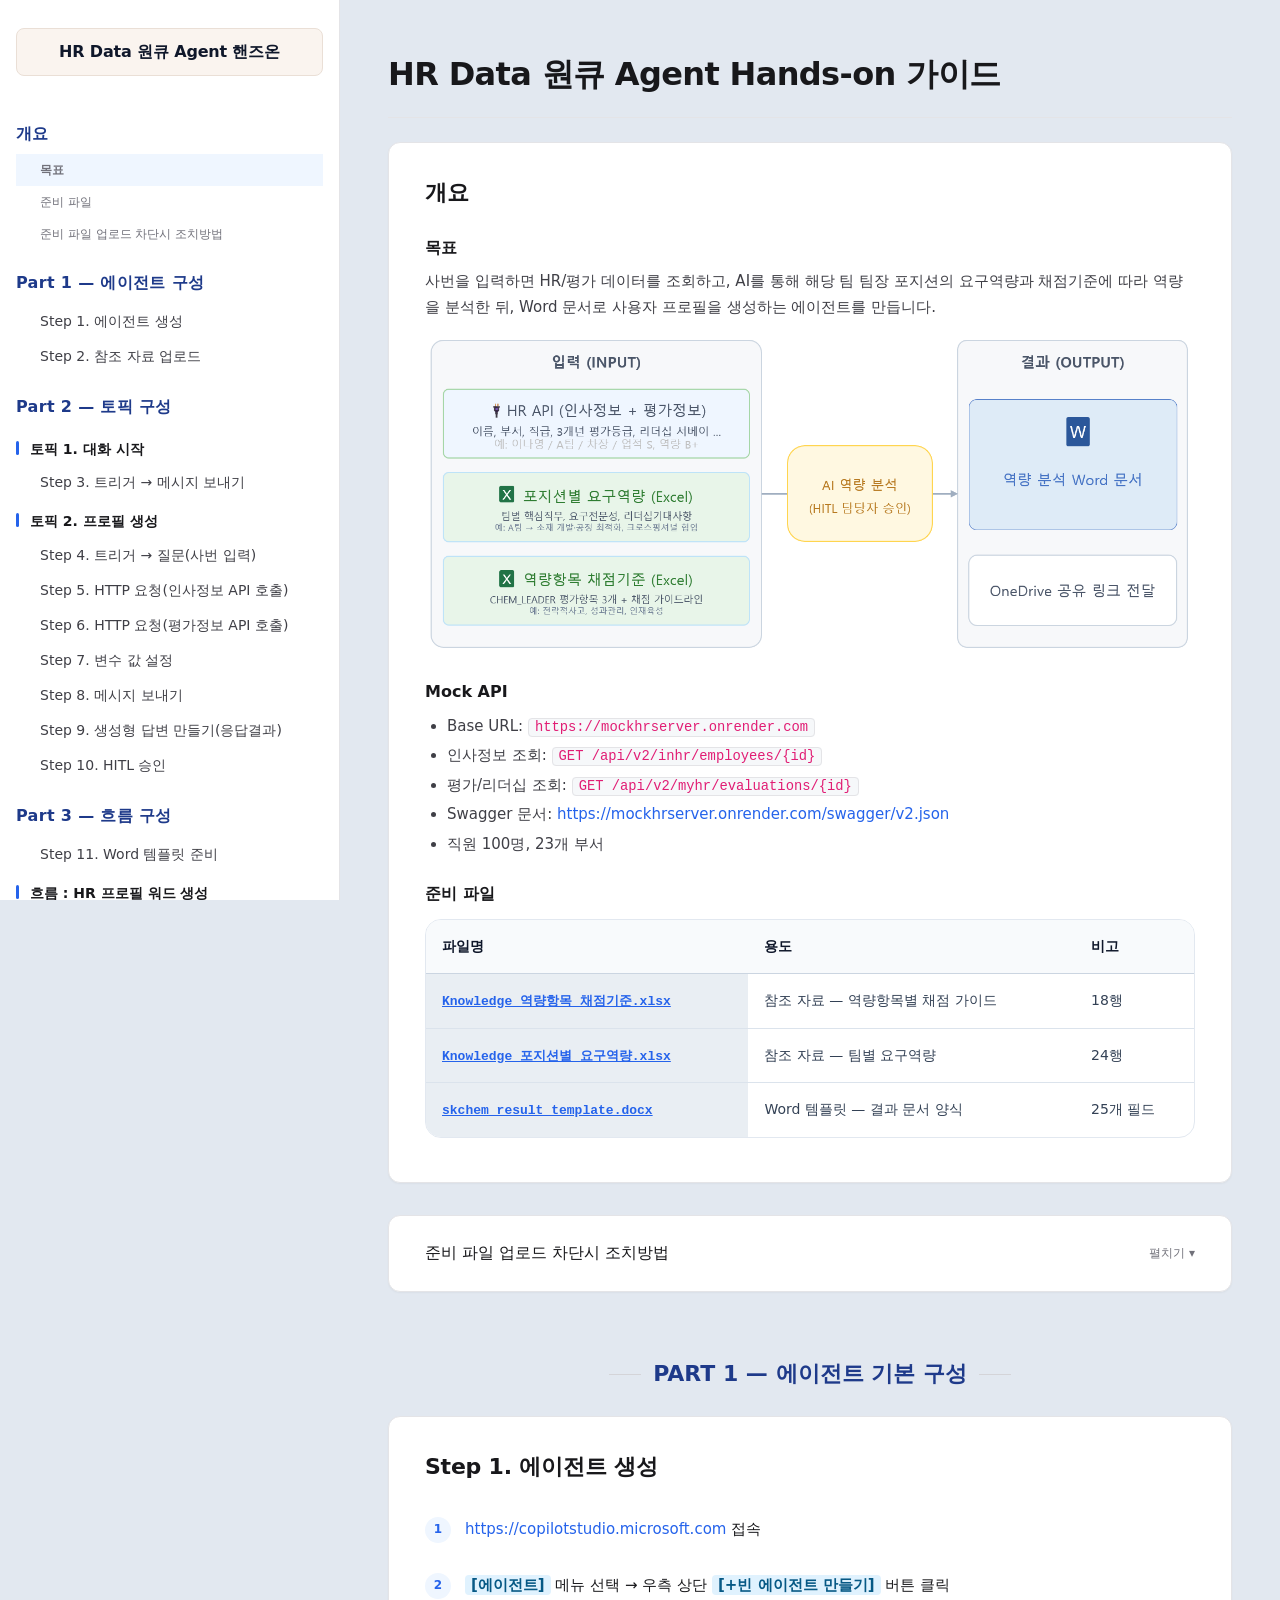
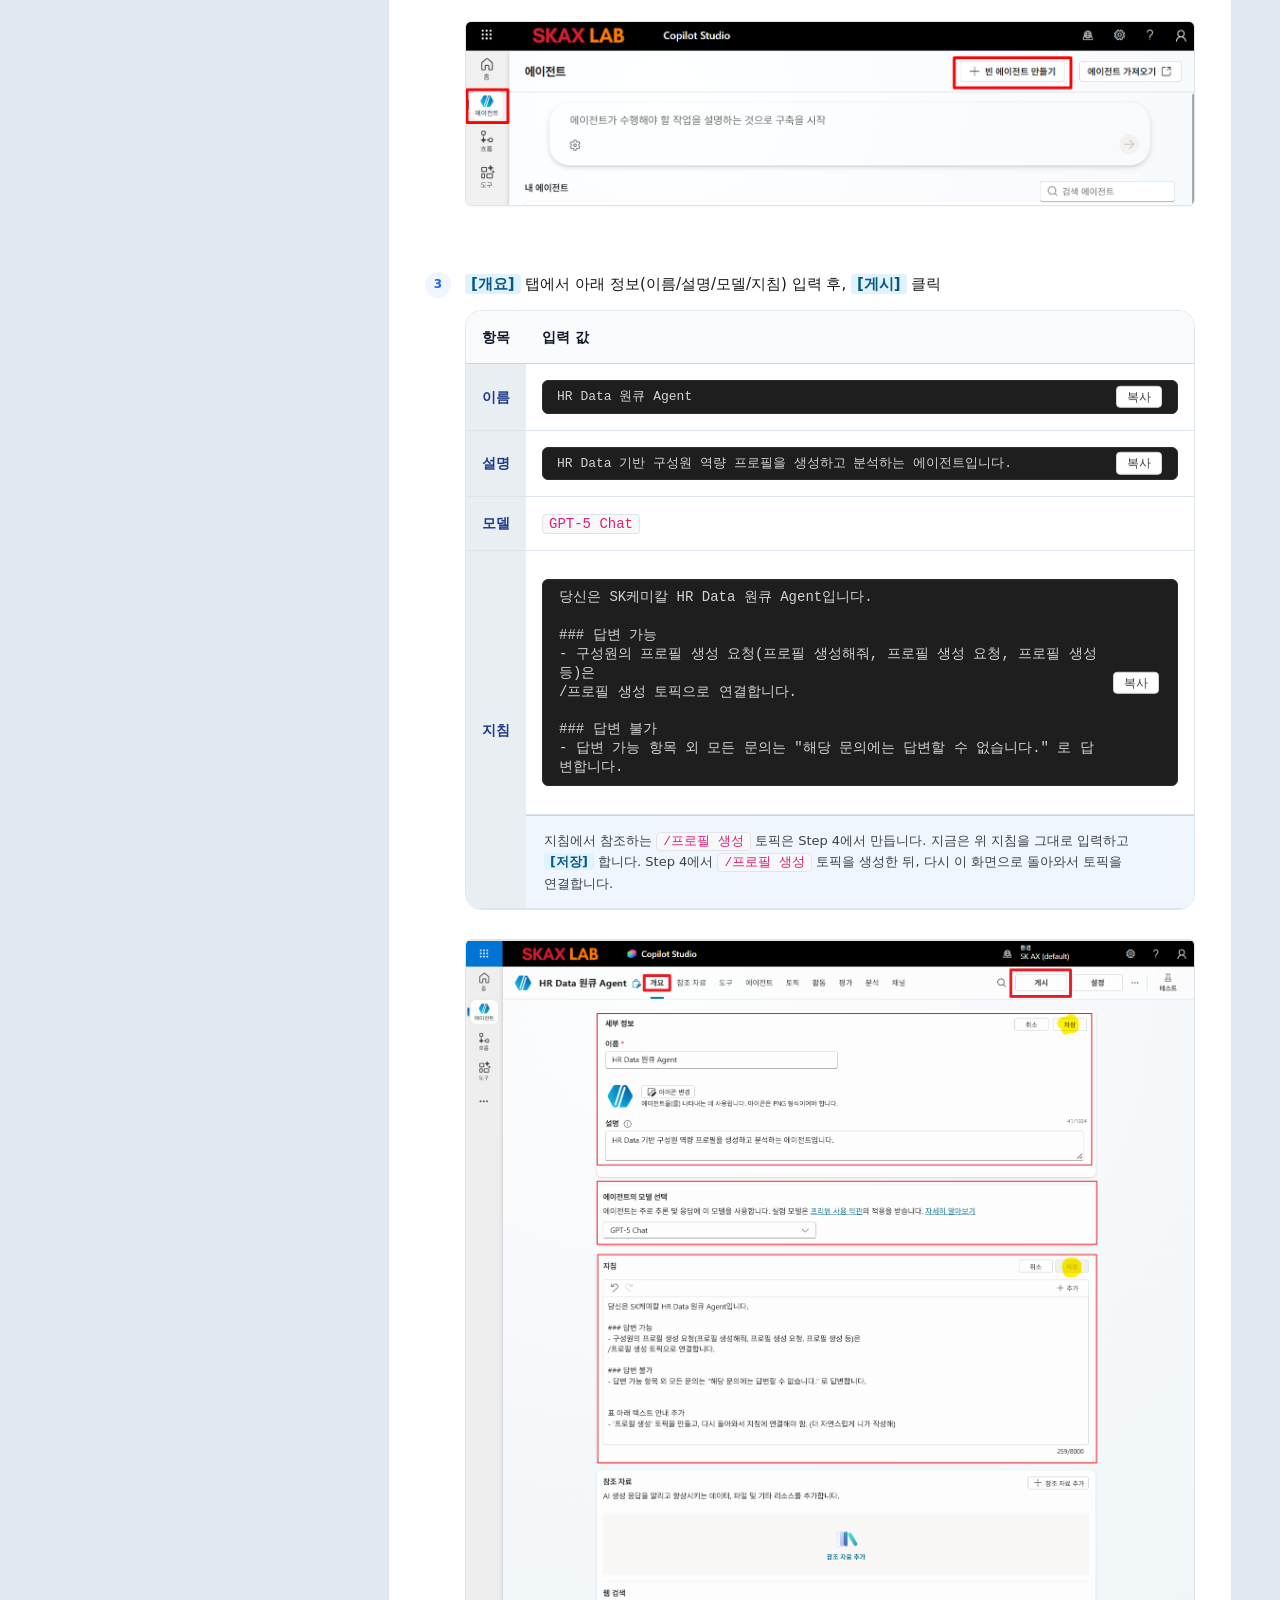
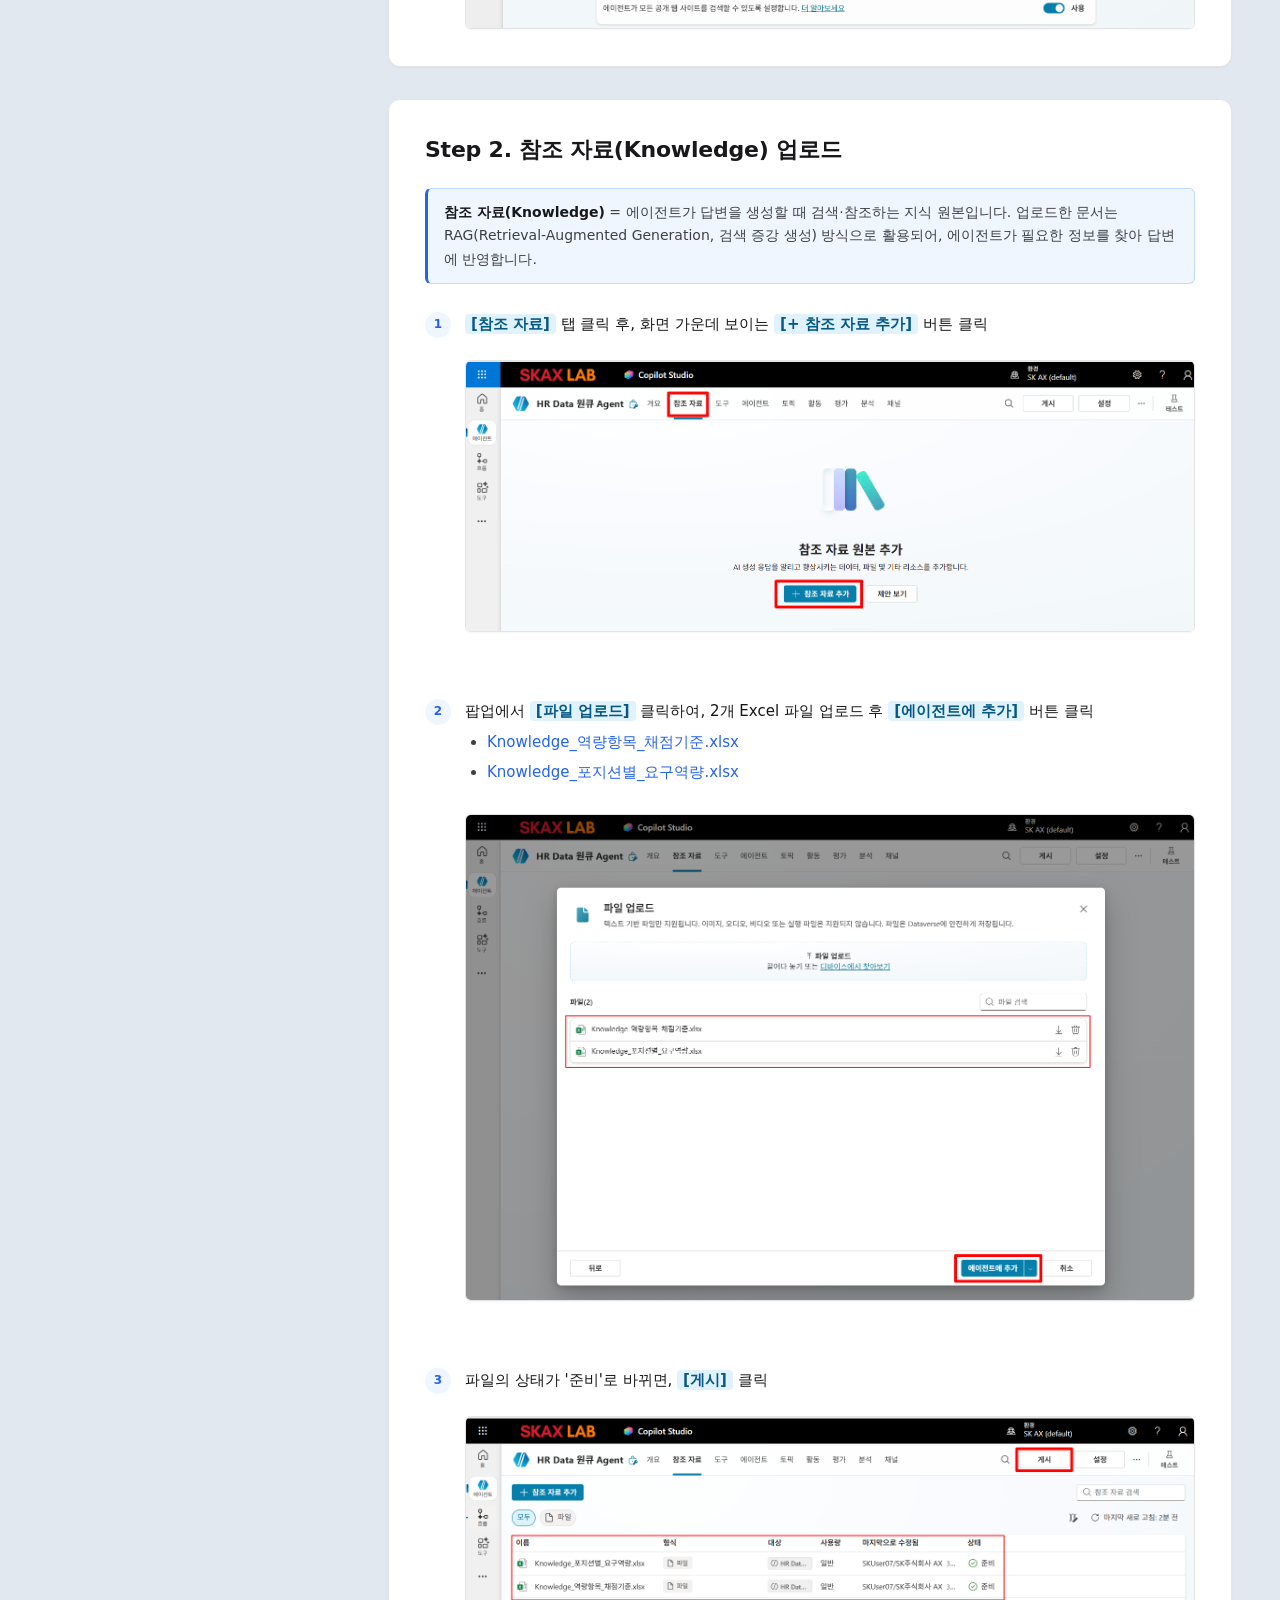
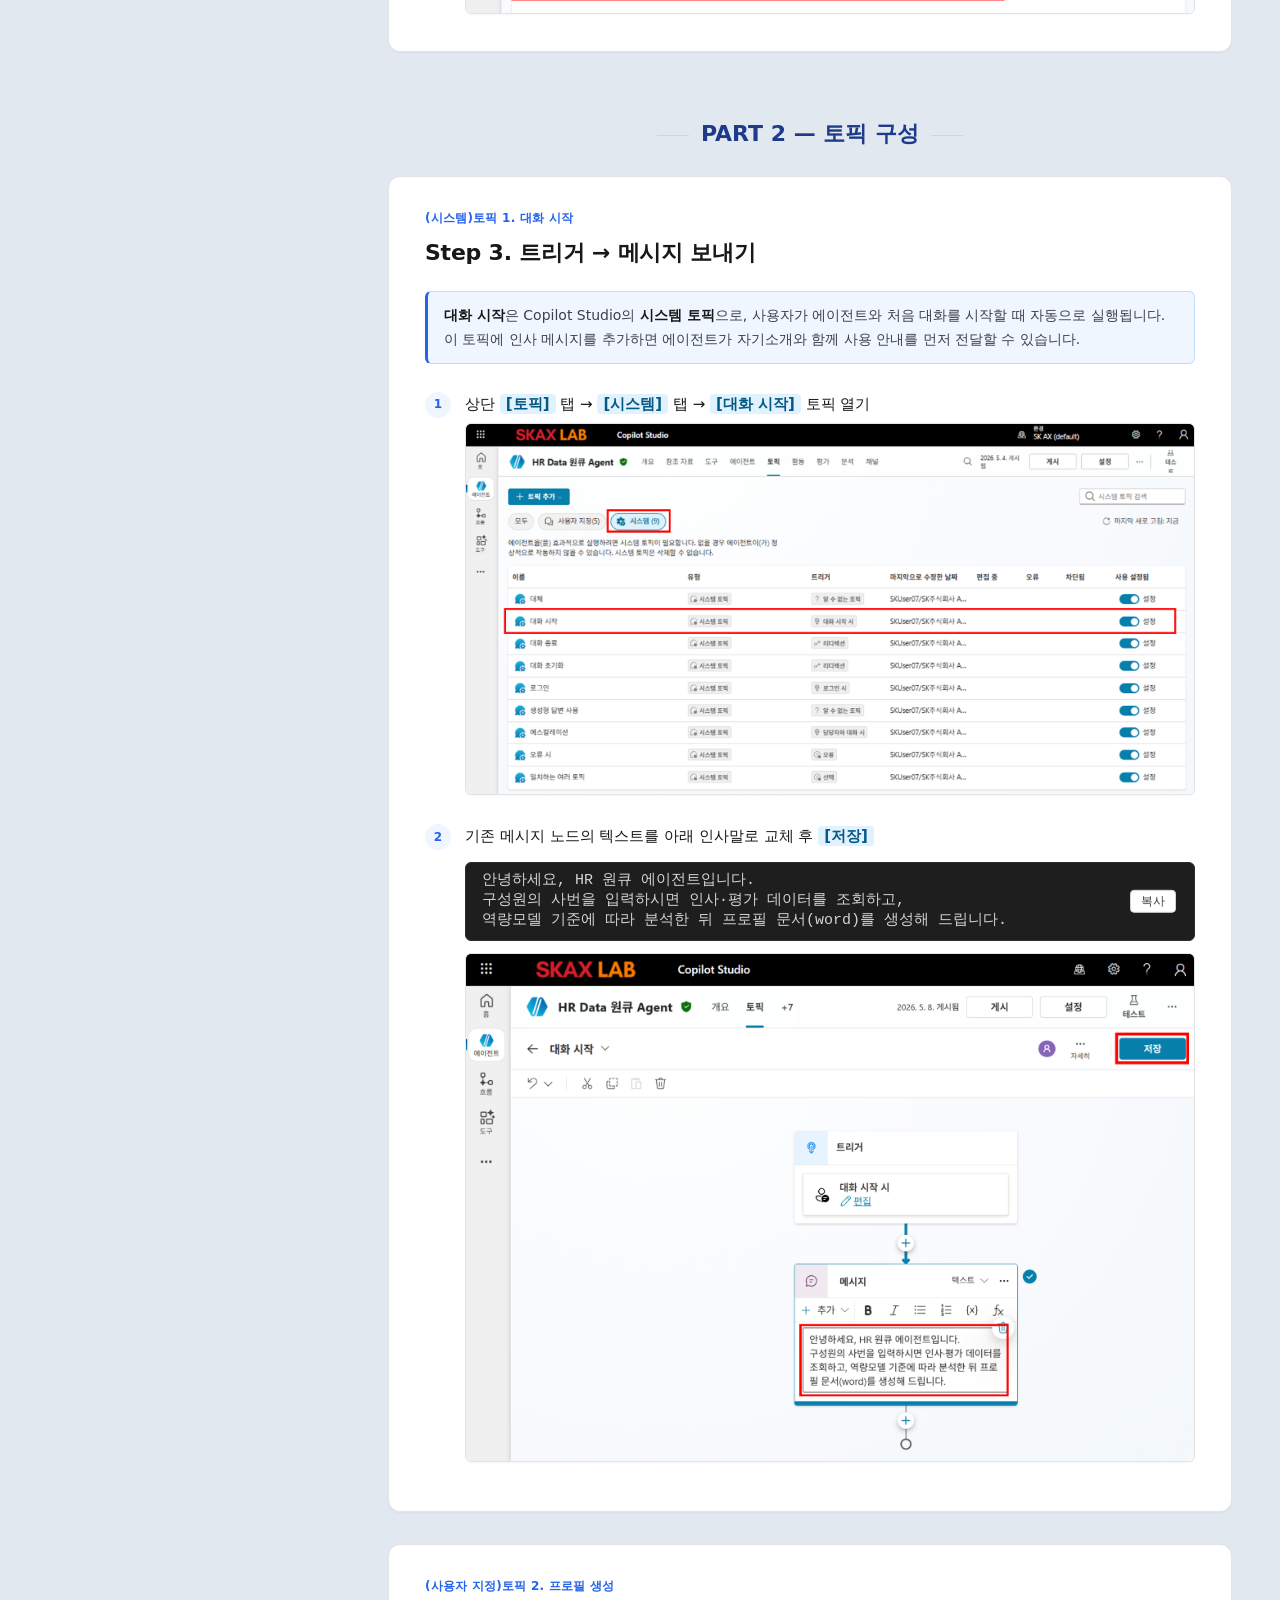
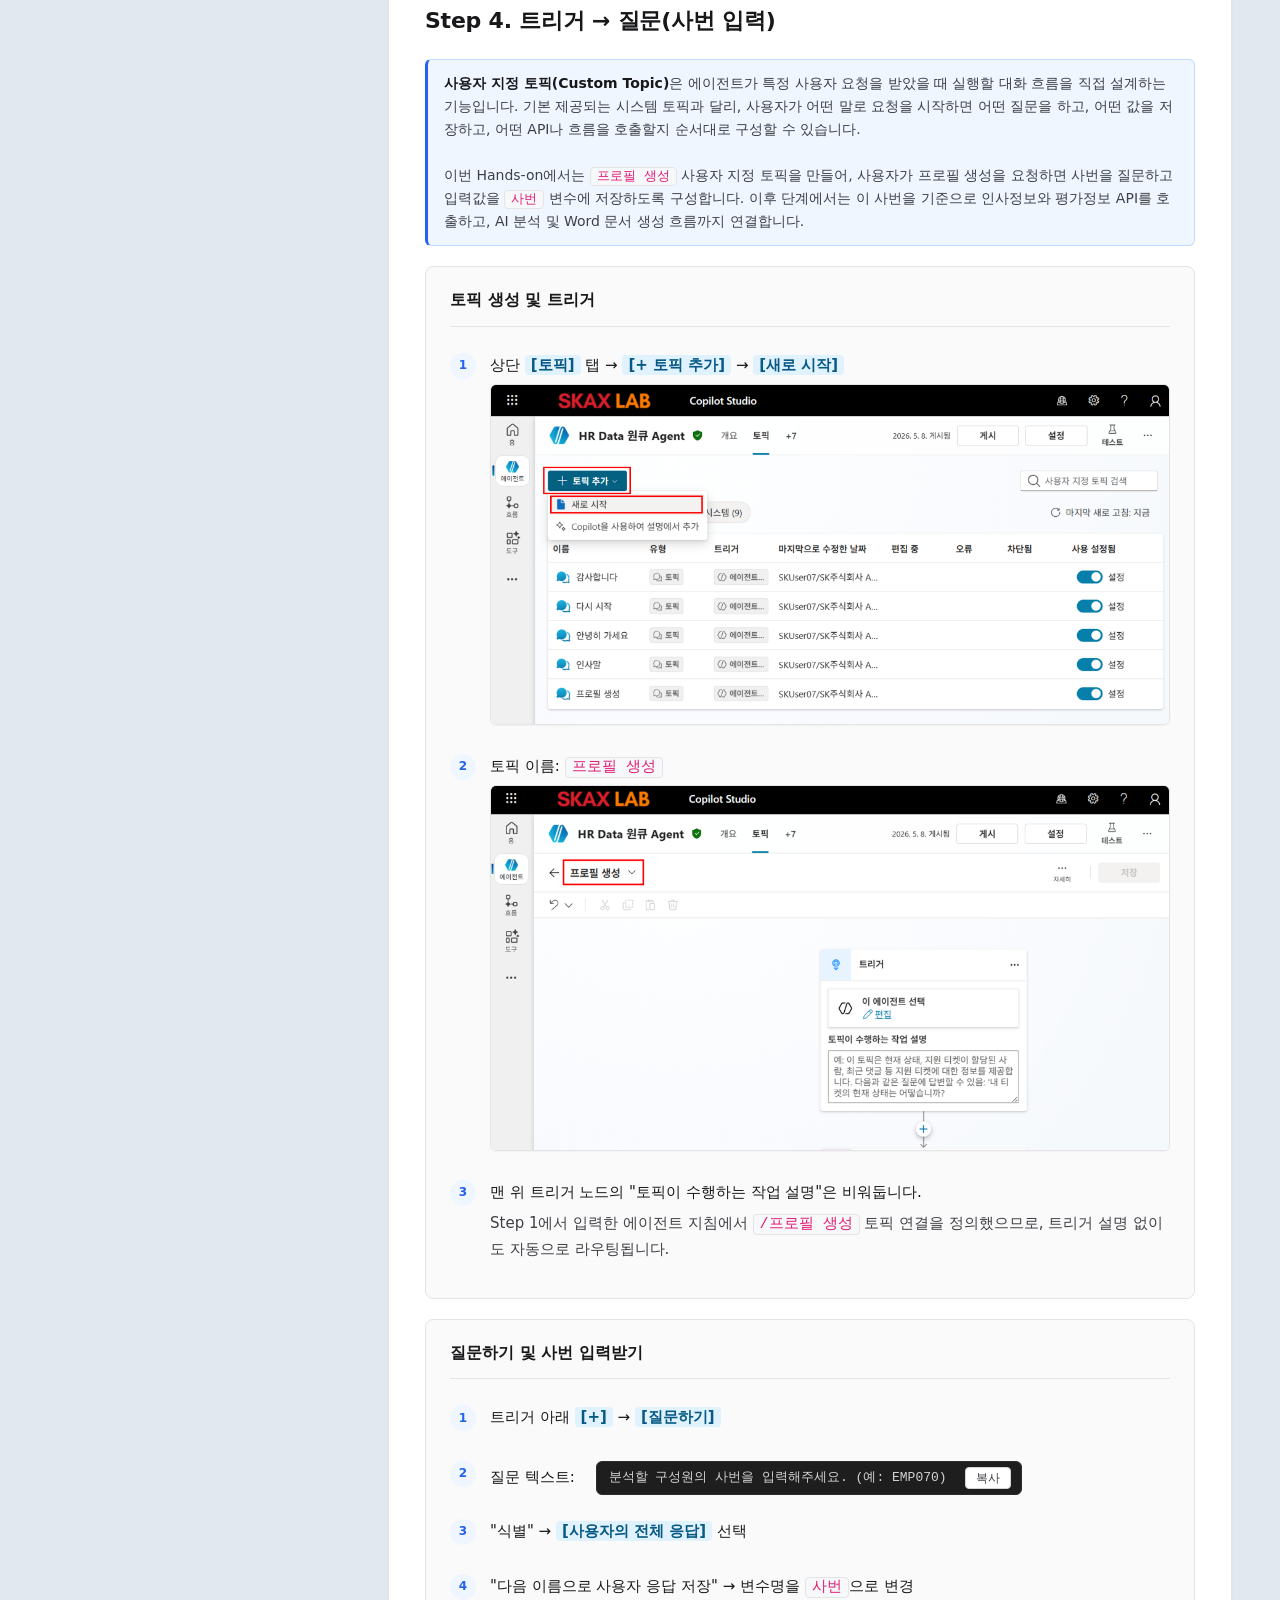
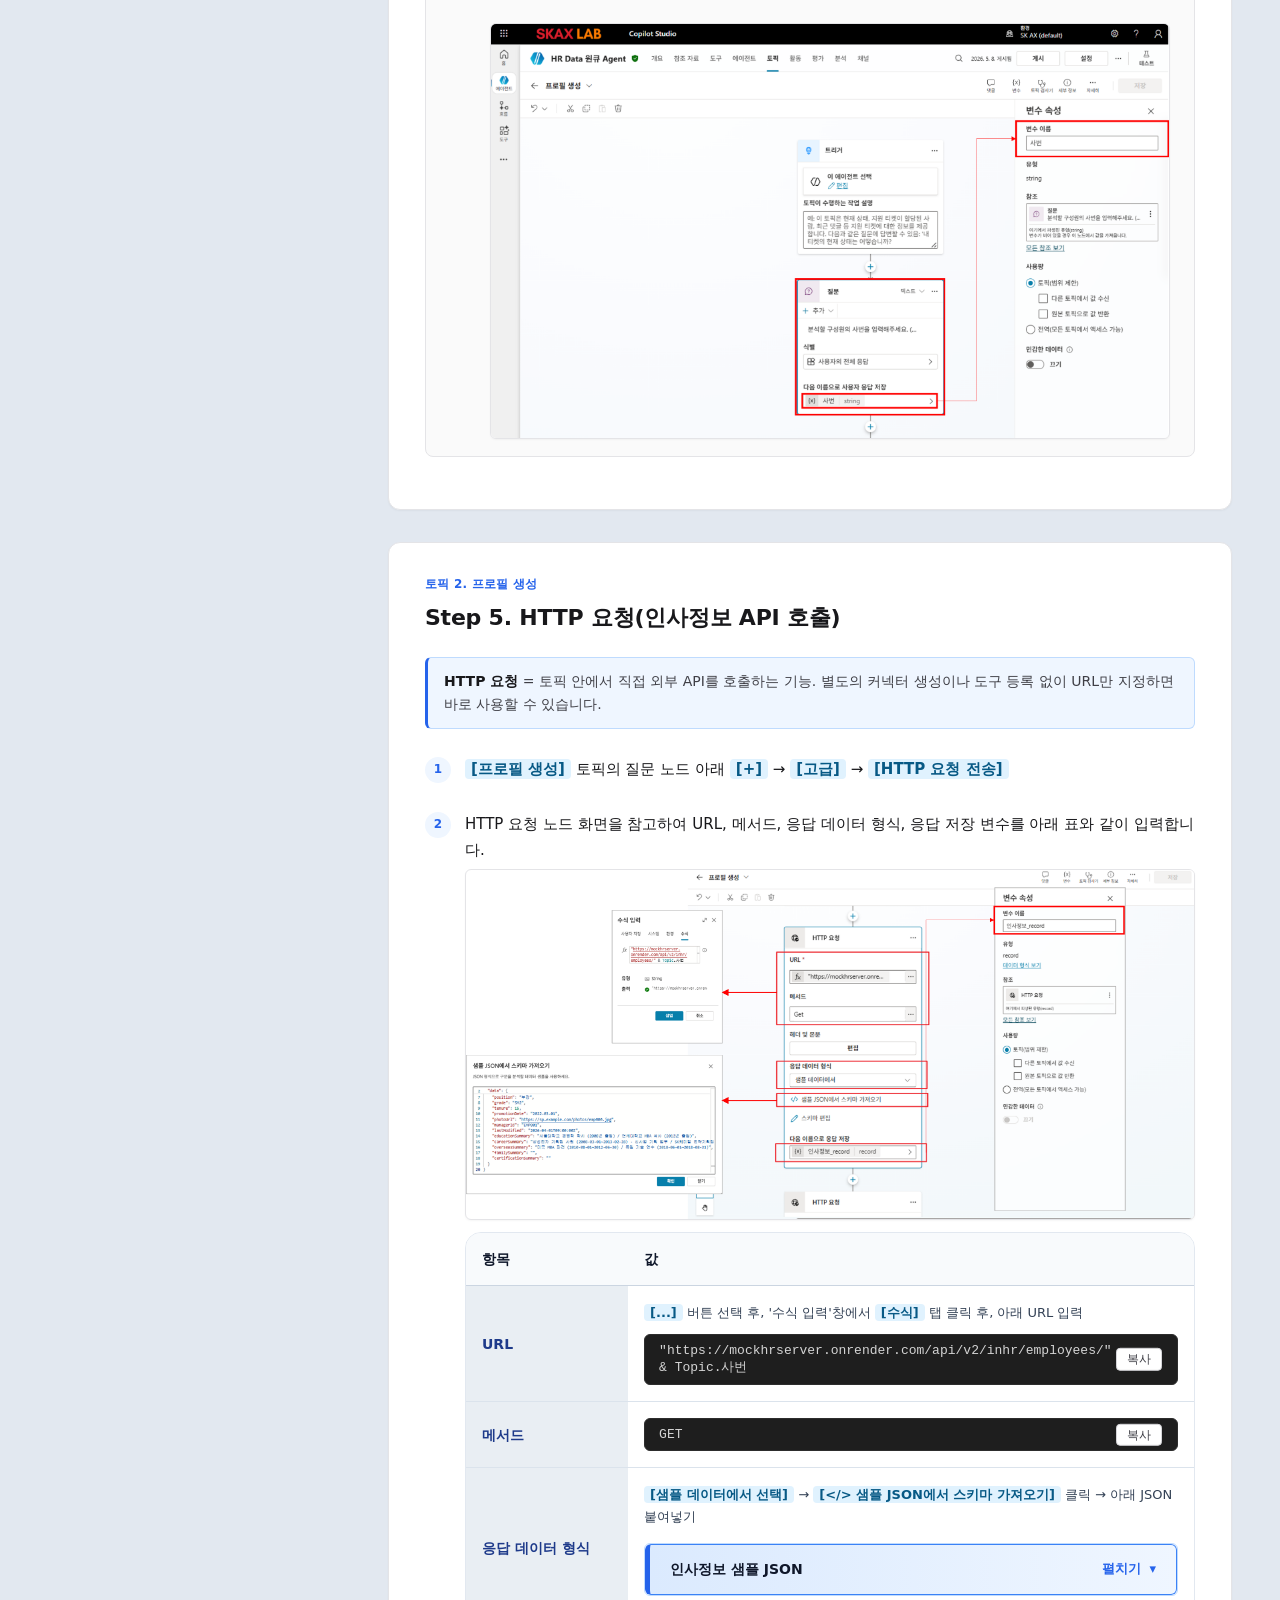
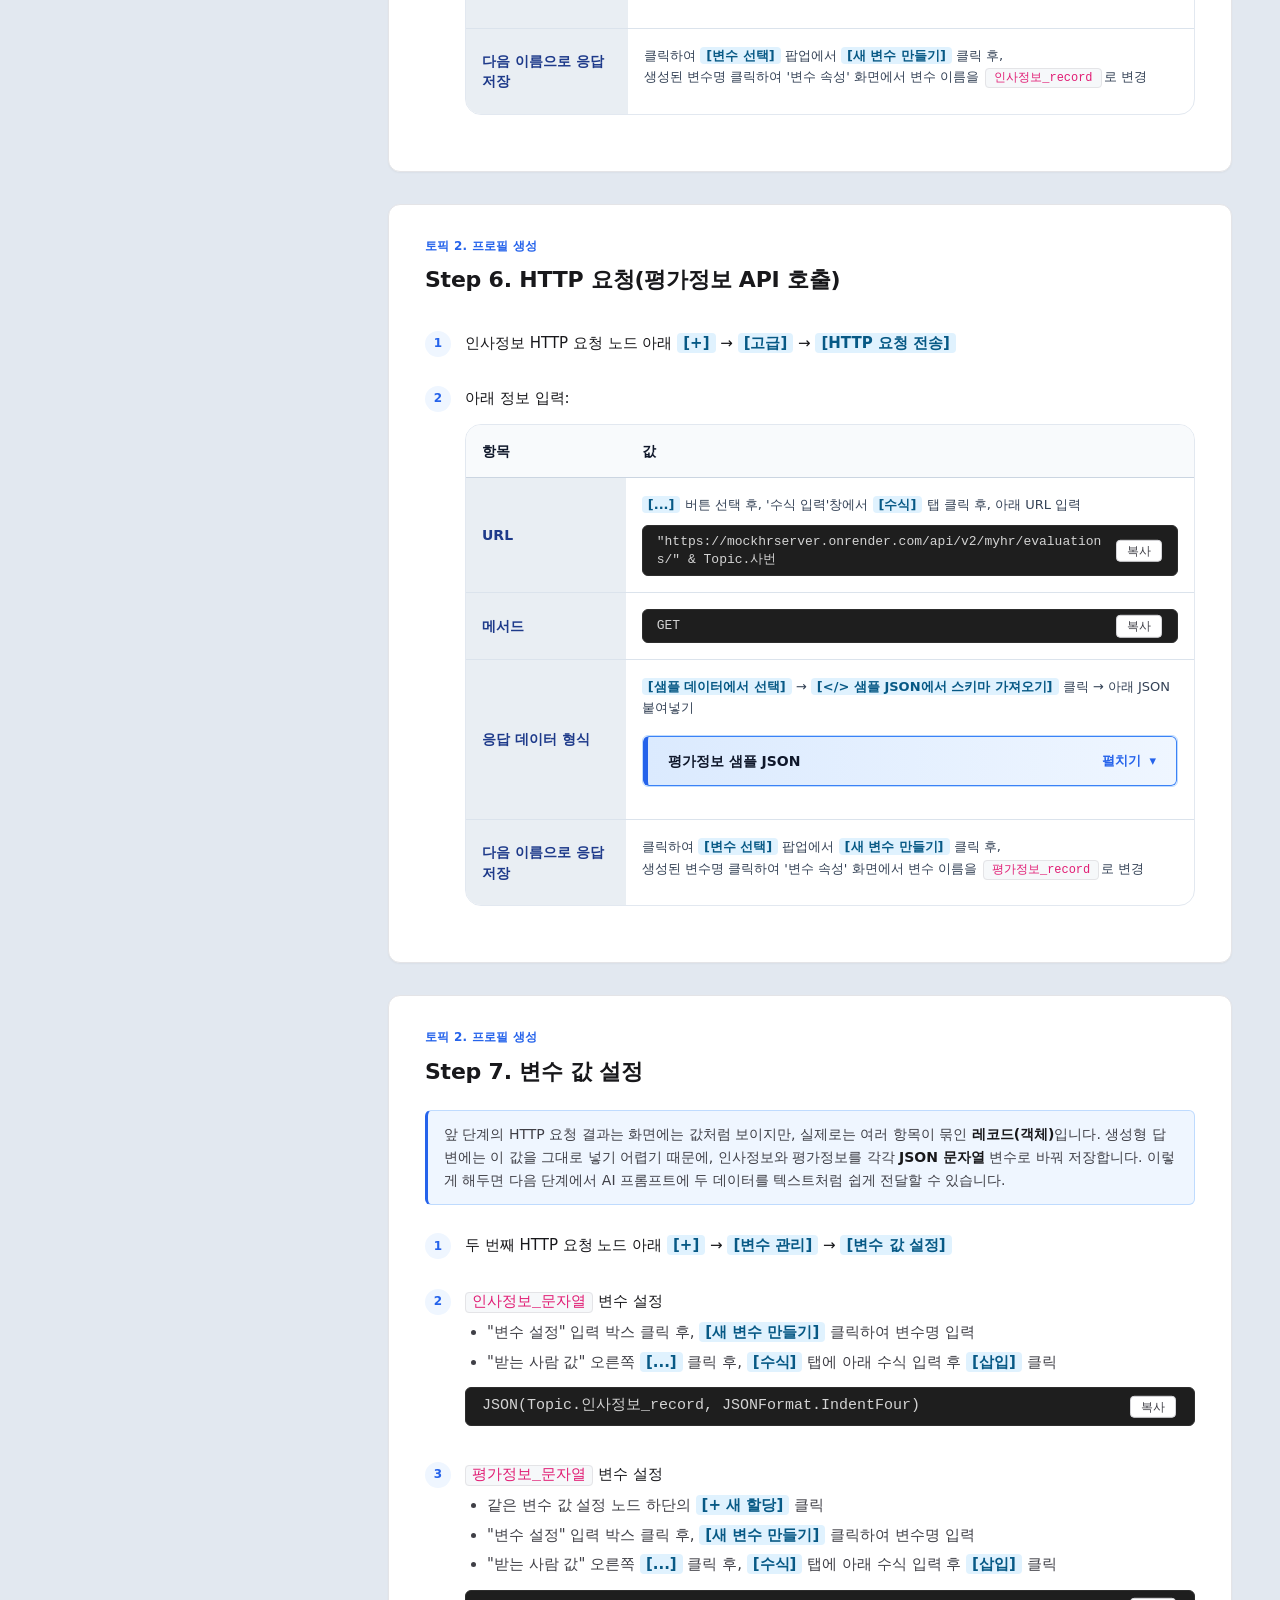
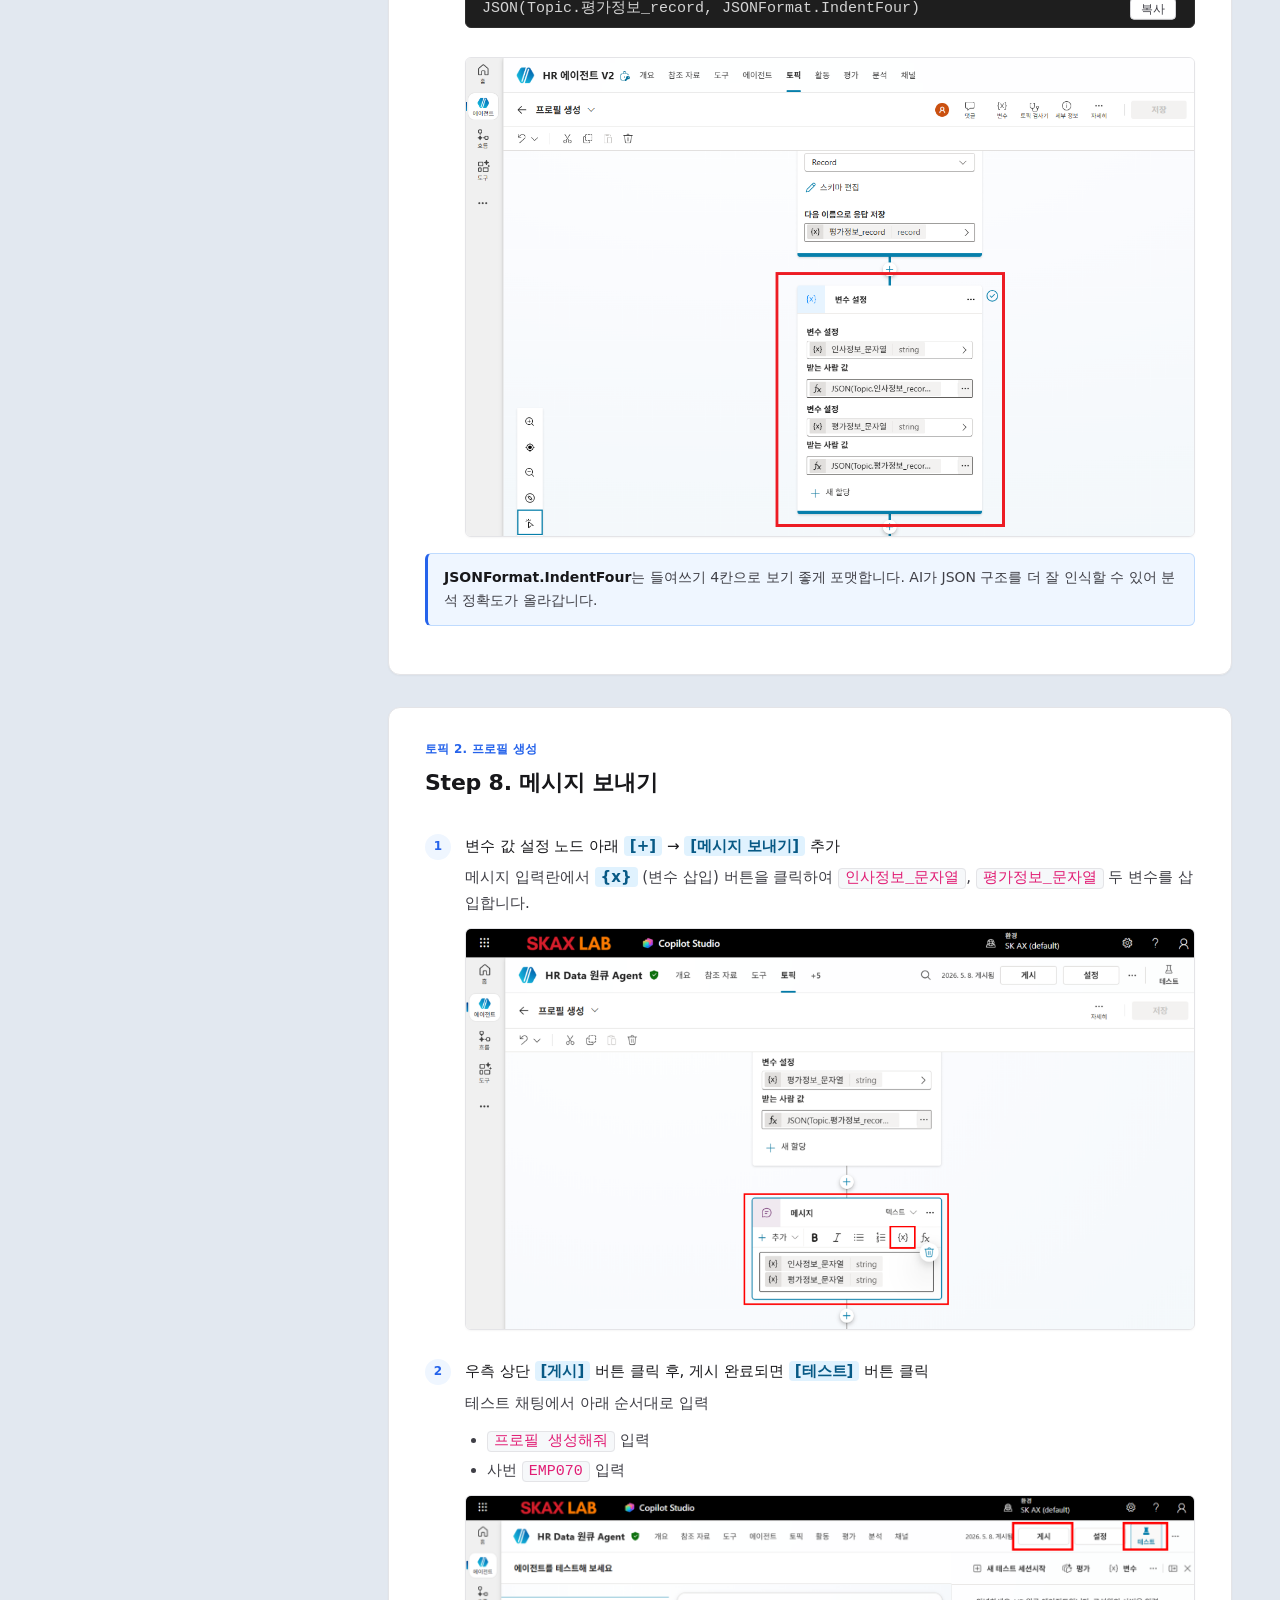
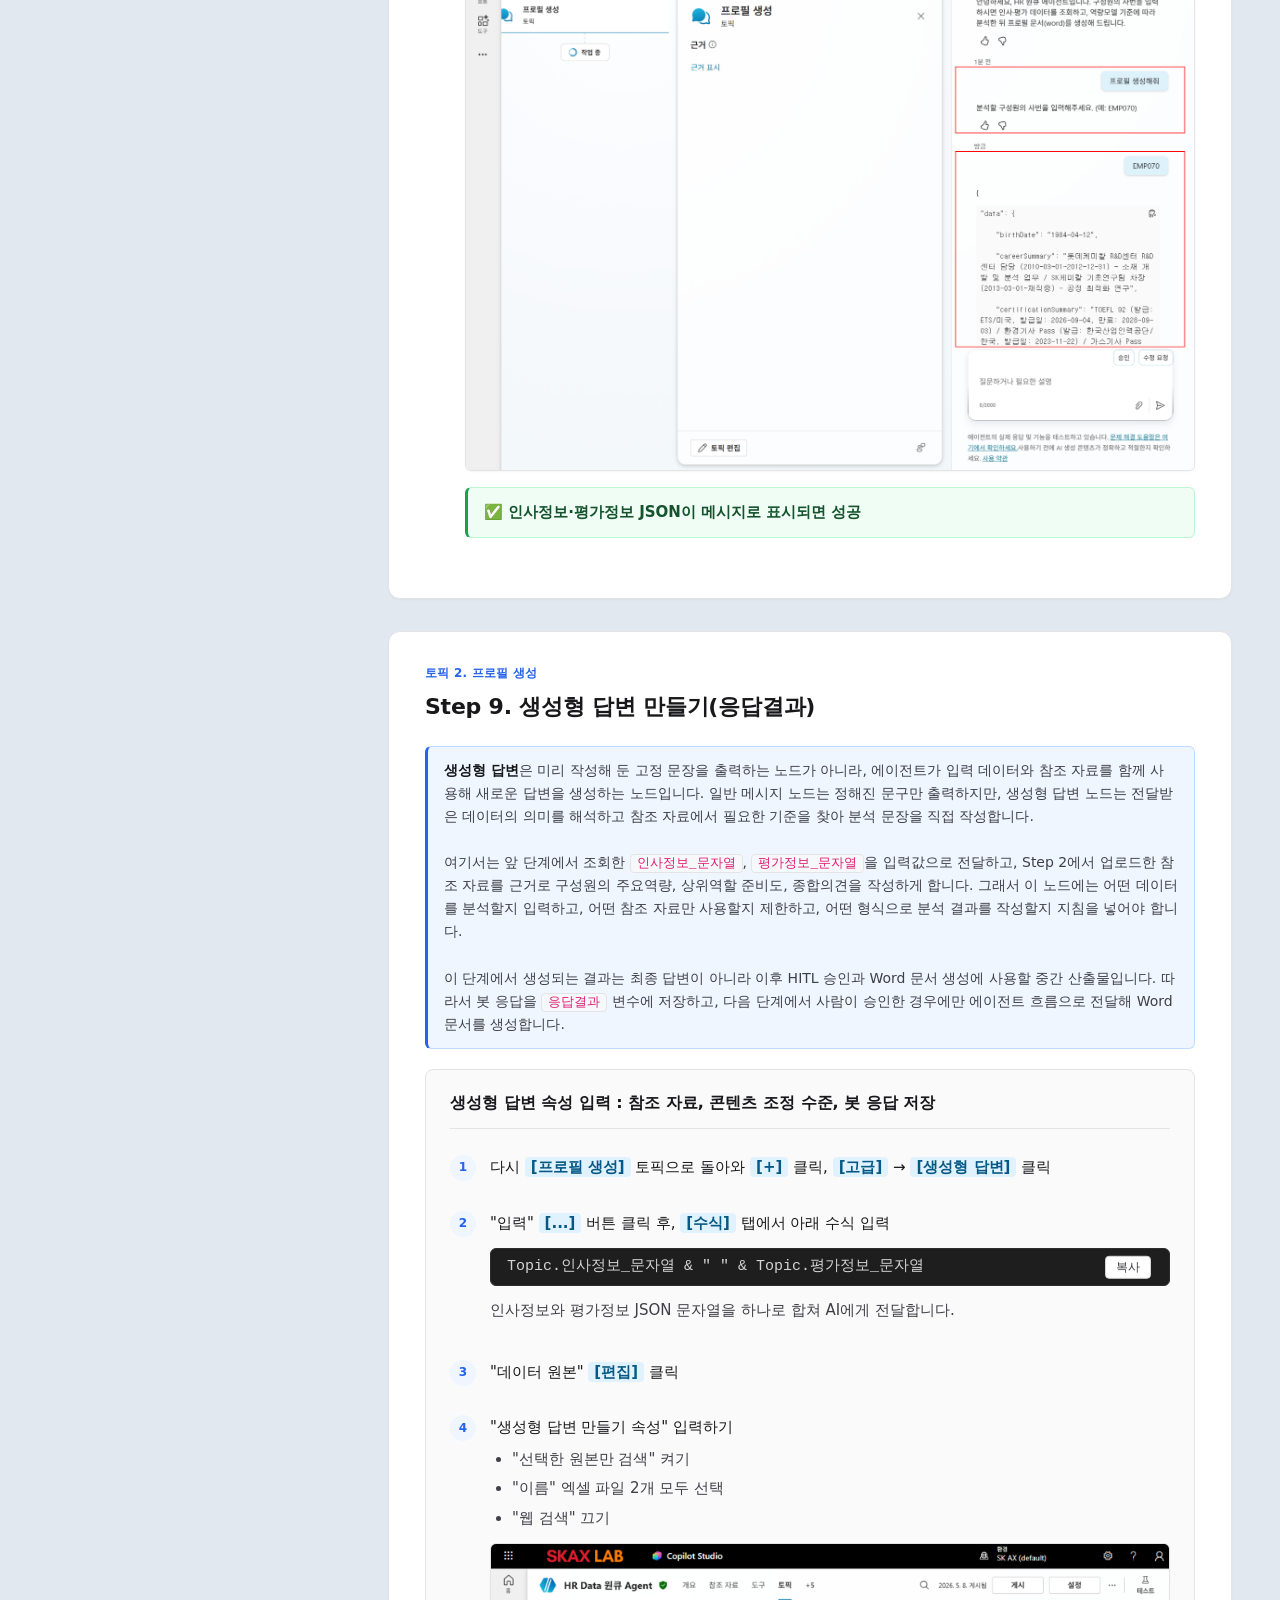
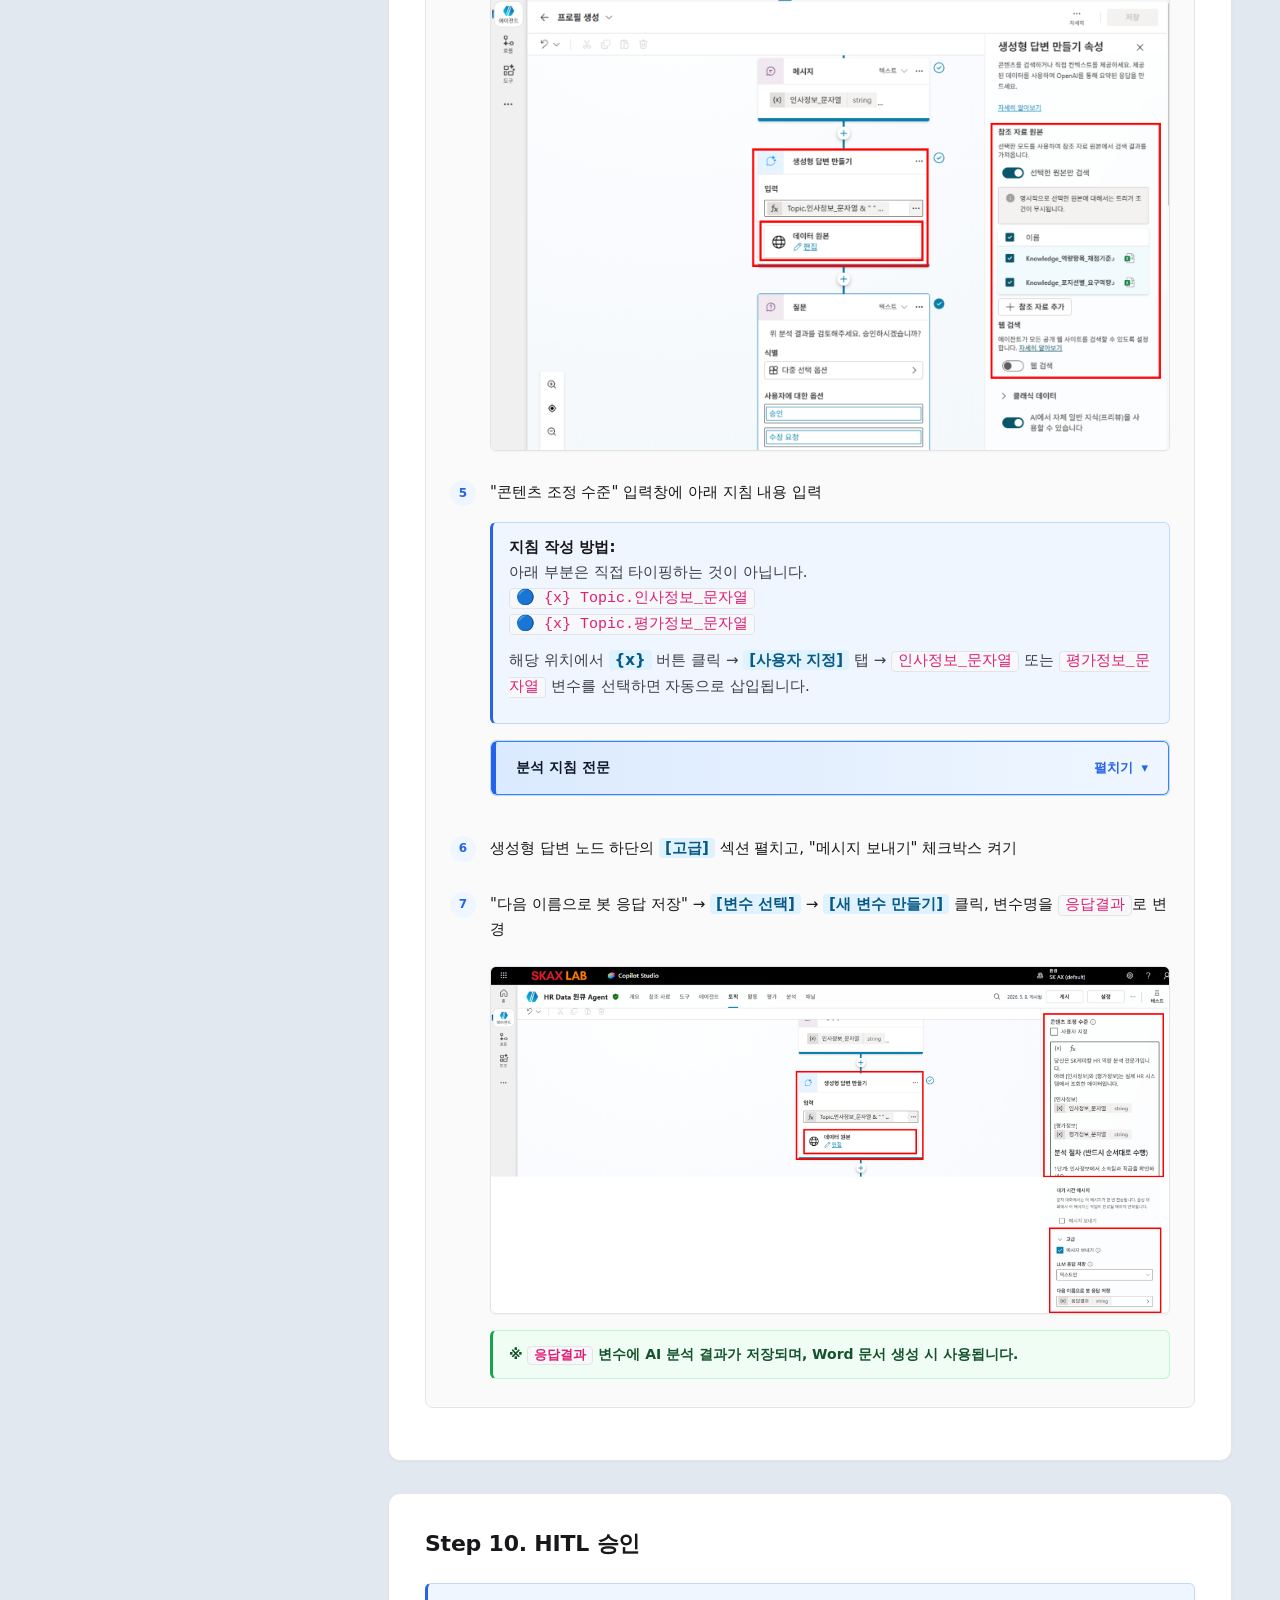
==== commit c45e31ce: "delete logo" ====
--- a/index.html
+++ b/index.html
@@ -9,7 +9,7 @@
   <body>
     <div class="wrapper">
     <aside class="sidebar">
-      <h2><img class="sidebar-title-logo" src="images/copilot-cropped.png" alt="" /><span>HR Data 원큐 Agent 핸즈온</span></h2>
+      <h2><span>HR Data 원큐 Agent 핸즈온</span></h2>
       <nav>
         <a href="#overview" class="nav-root">개요</a>
         <a href="#overview-goal" class="nav-sub nav-overview-child">목표</a>
--- a/css/style.css
+++ b/css/style.css
@@ -366,13 +366,6 @@
   white-space: nowrap;
 }
 
-.sidebar-title-logo {
-  display: block;
-  width: 34px;
-  height: 30px;
-  flex: 0 0 34px;
-  object-fit: contain;
-}
 
 .sidebar nav {
   padding: 10px 16px 28px;
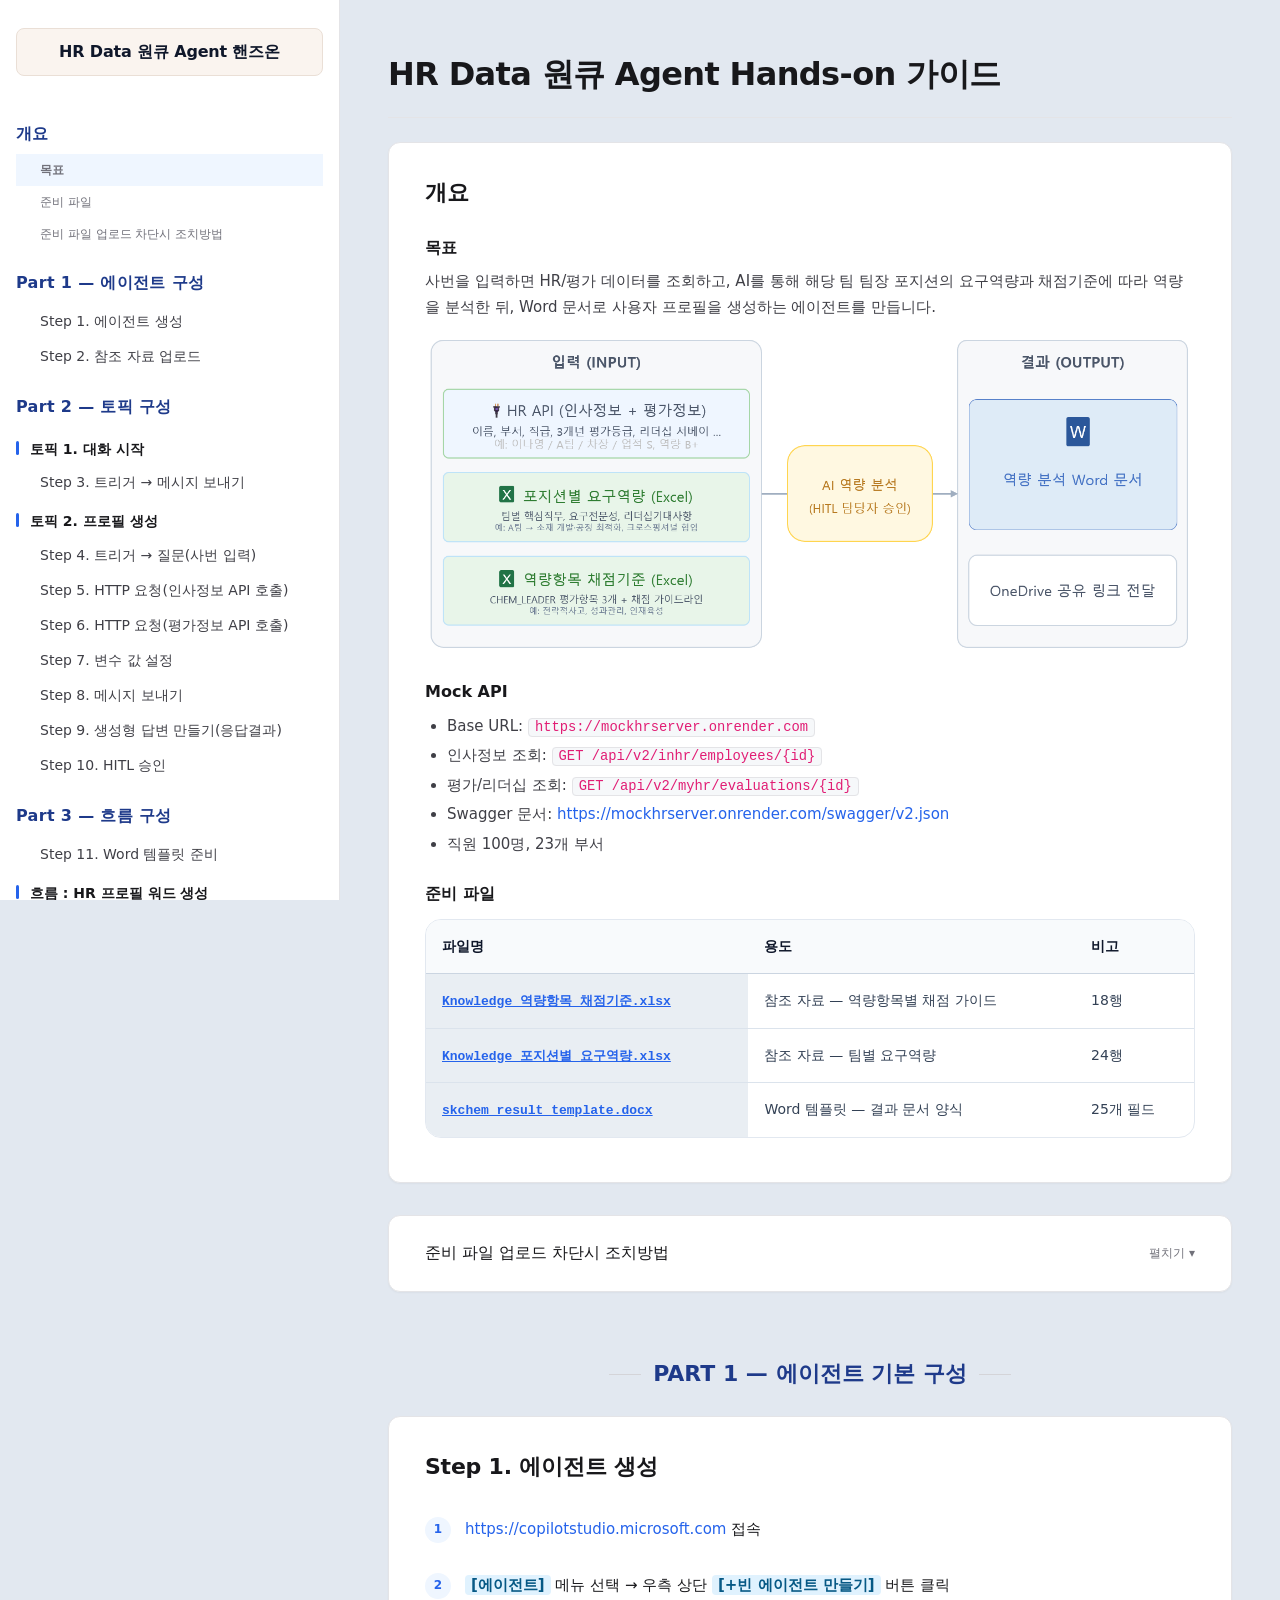
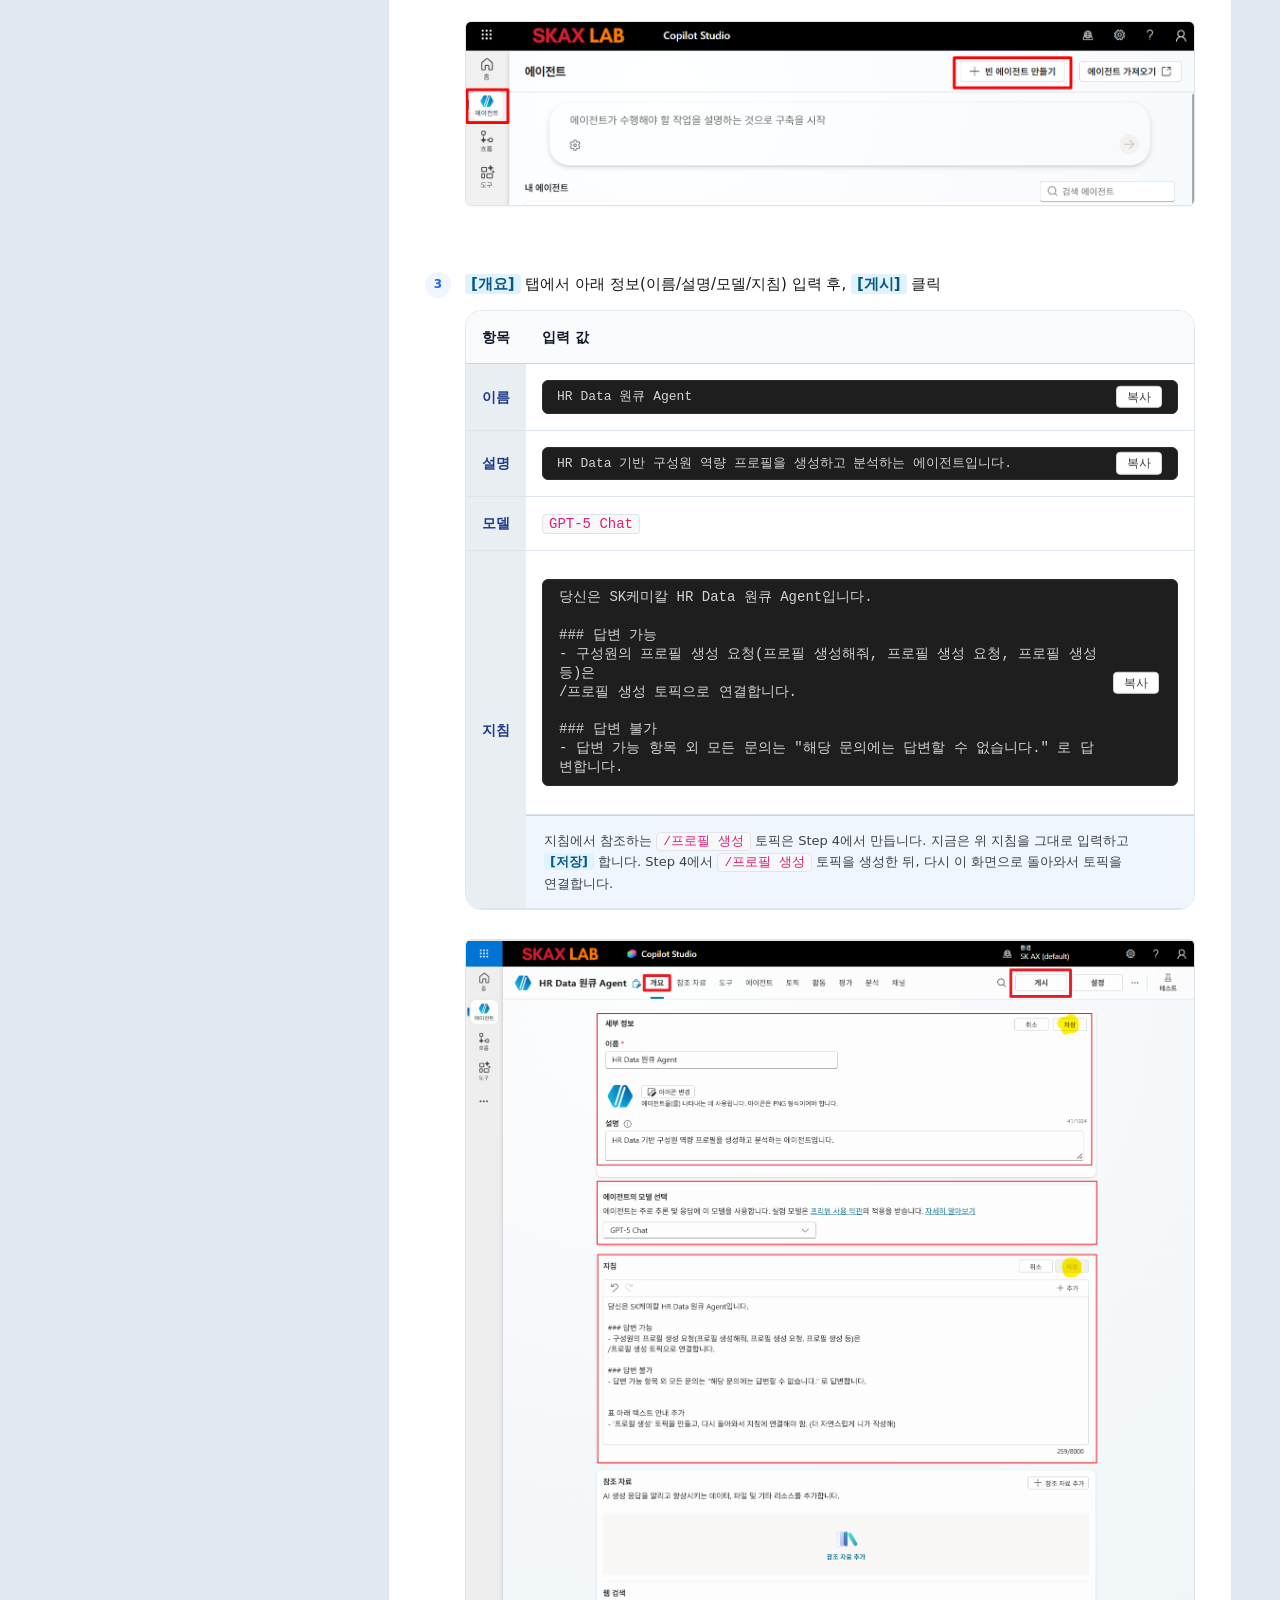
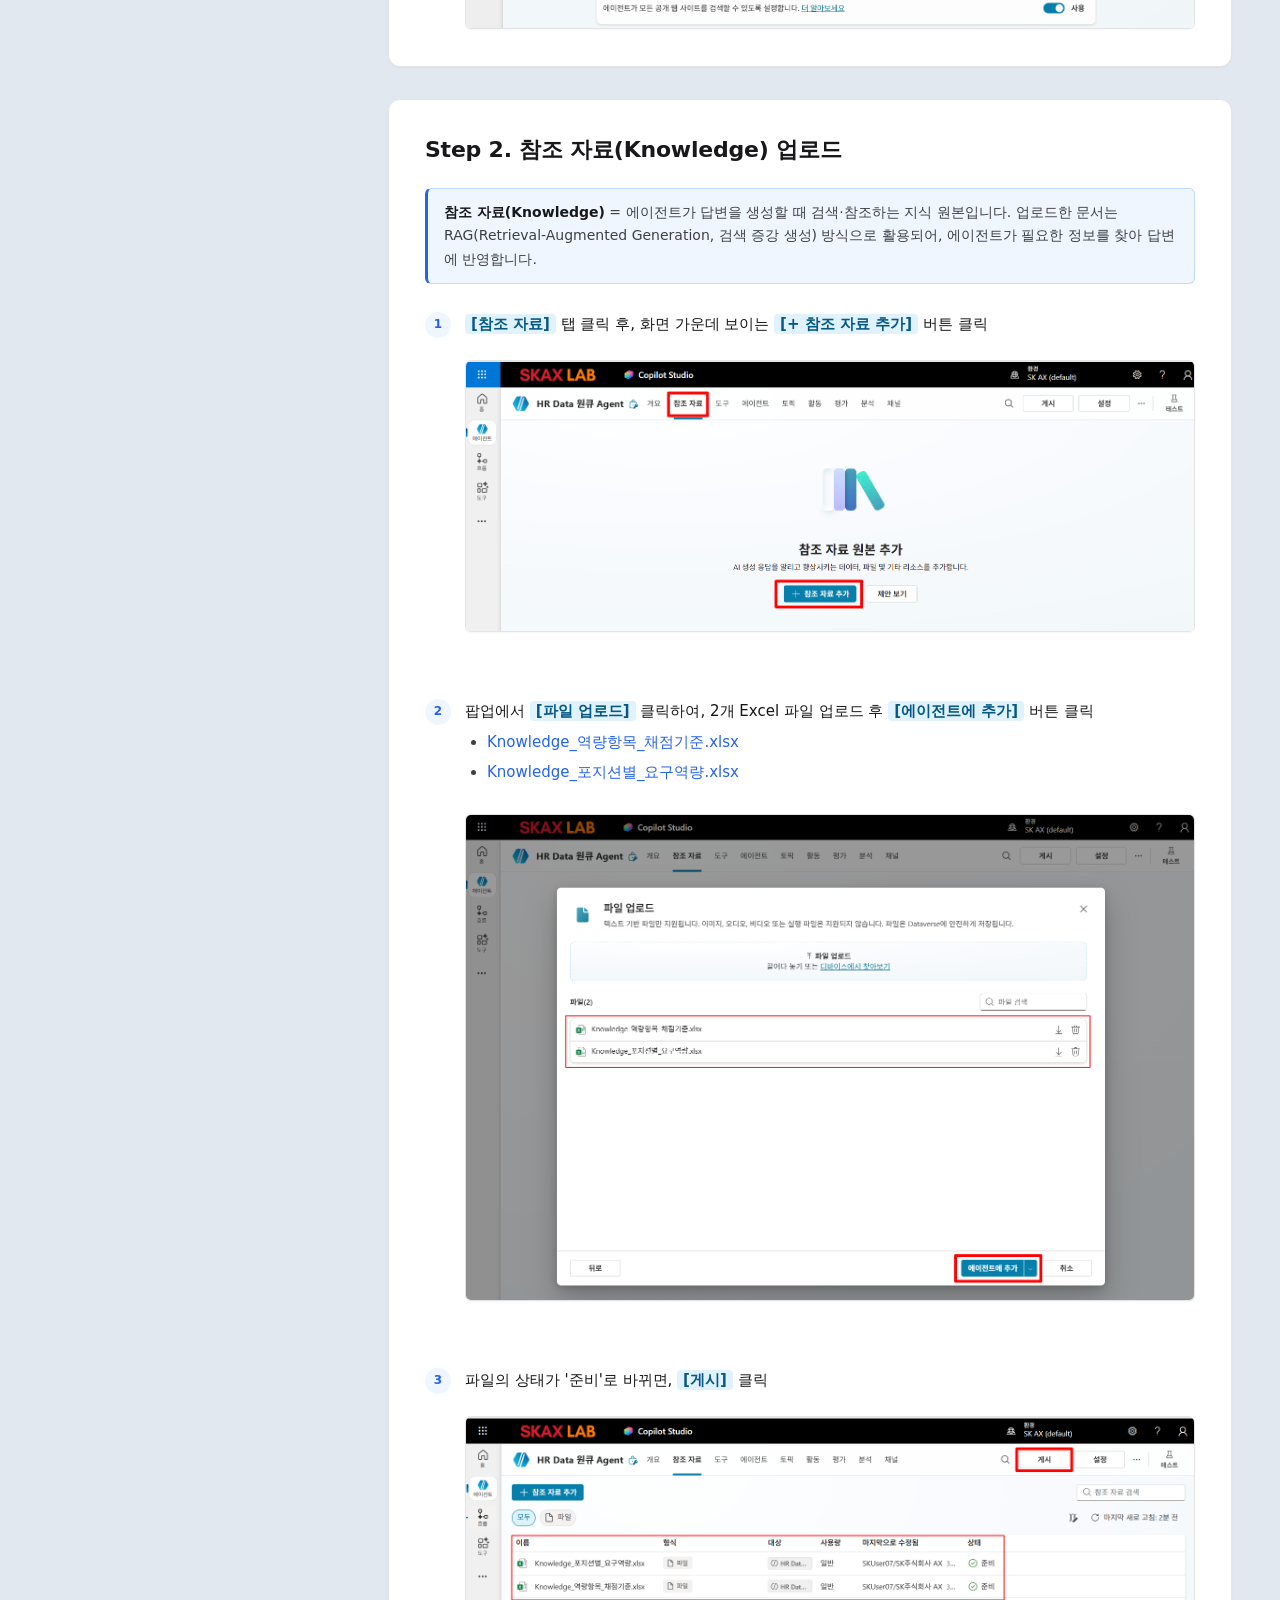
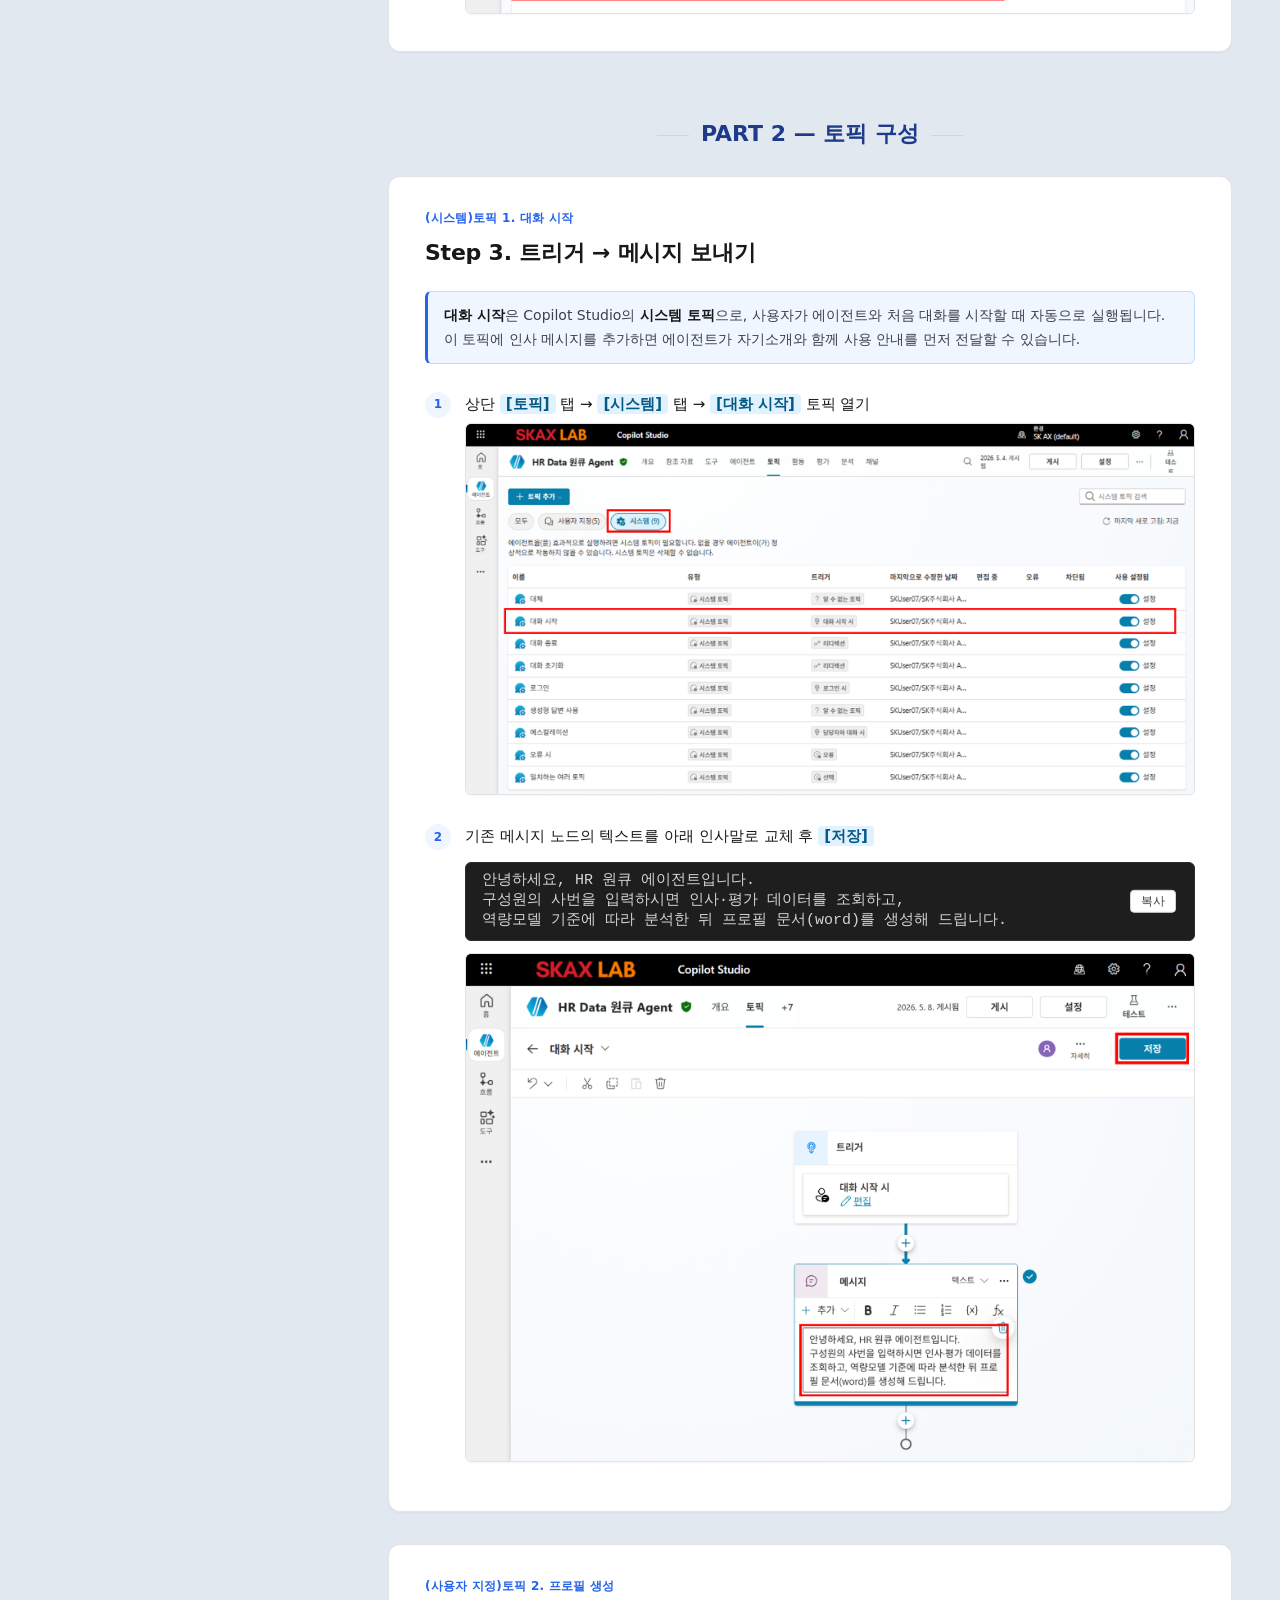
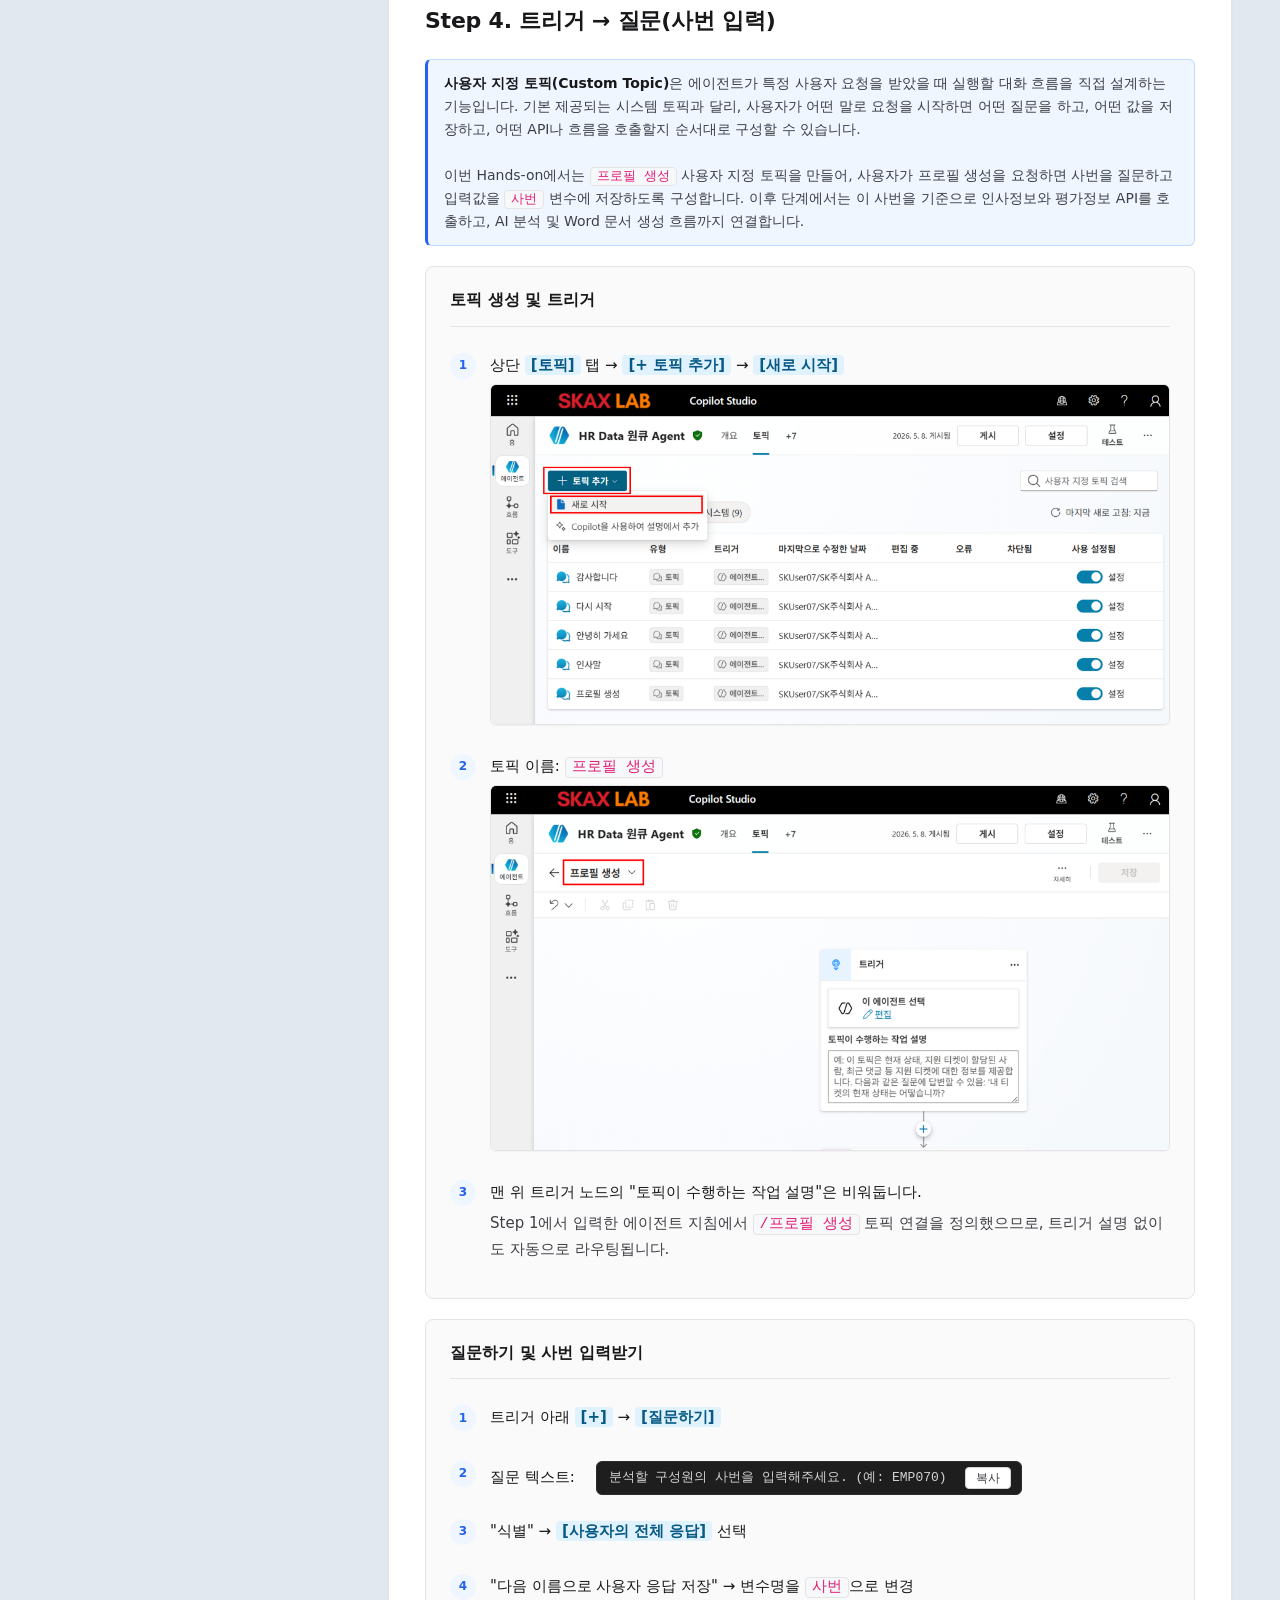
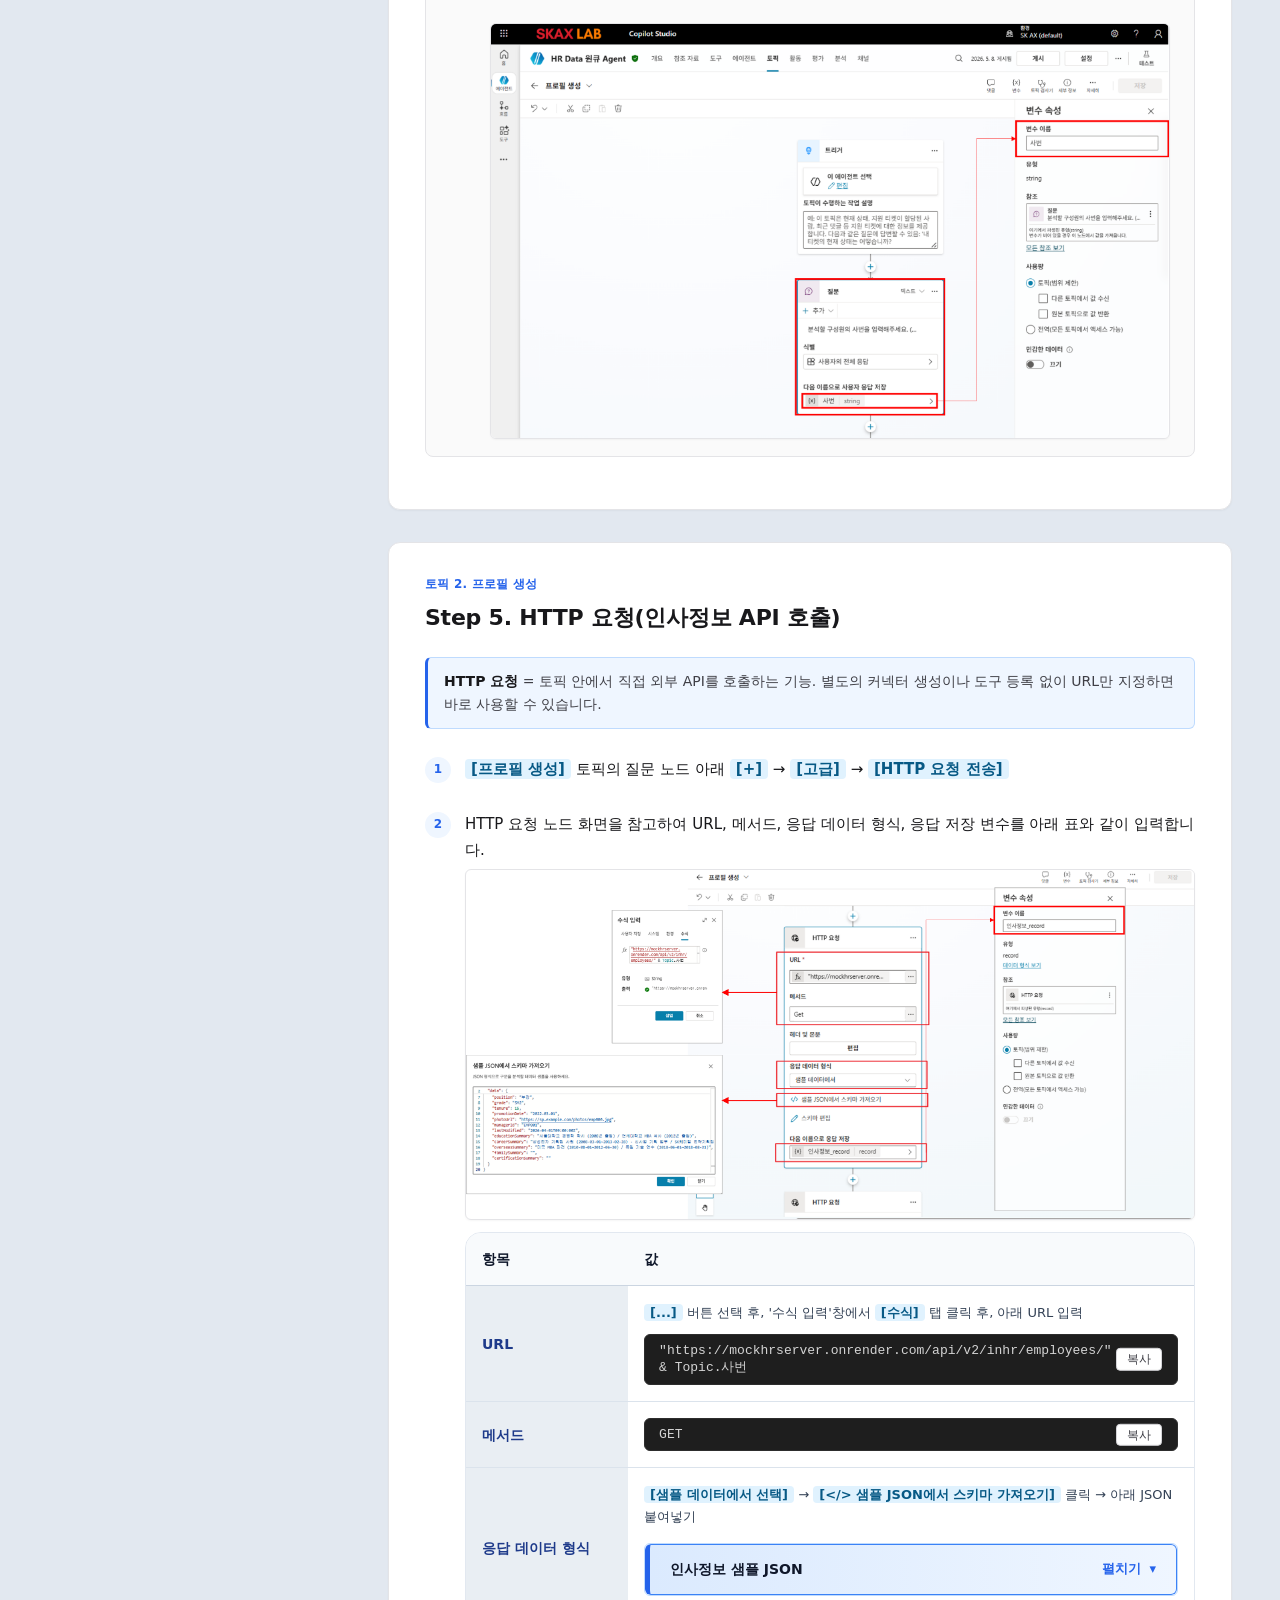
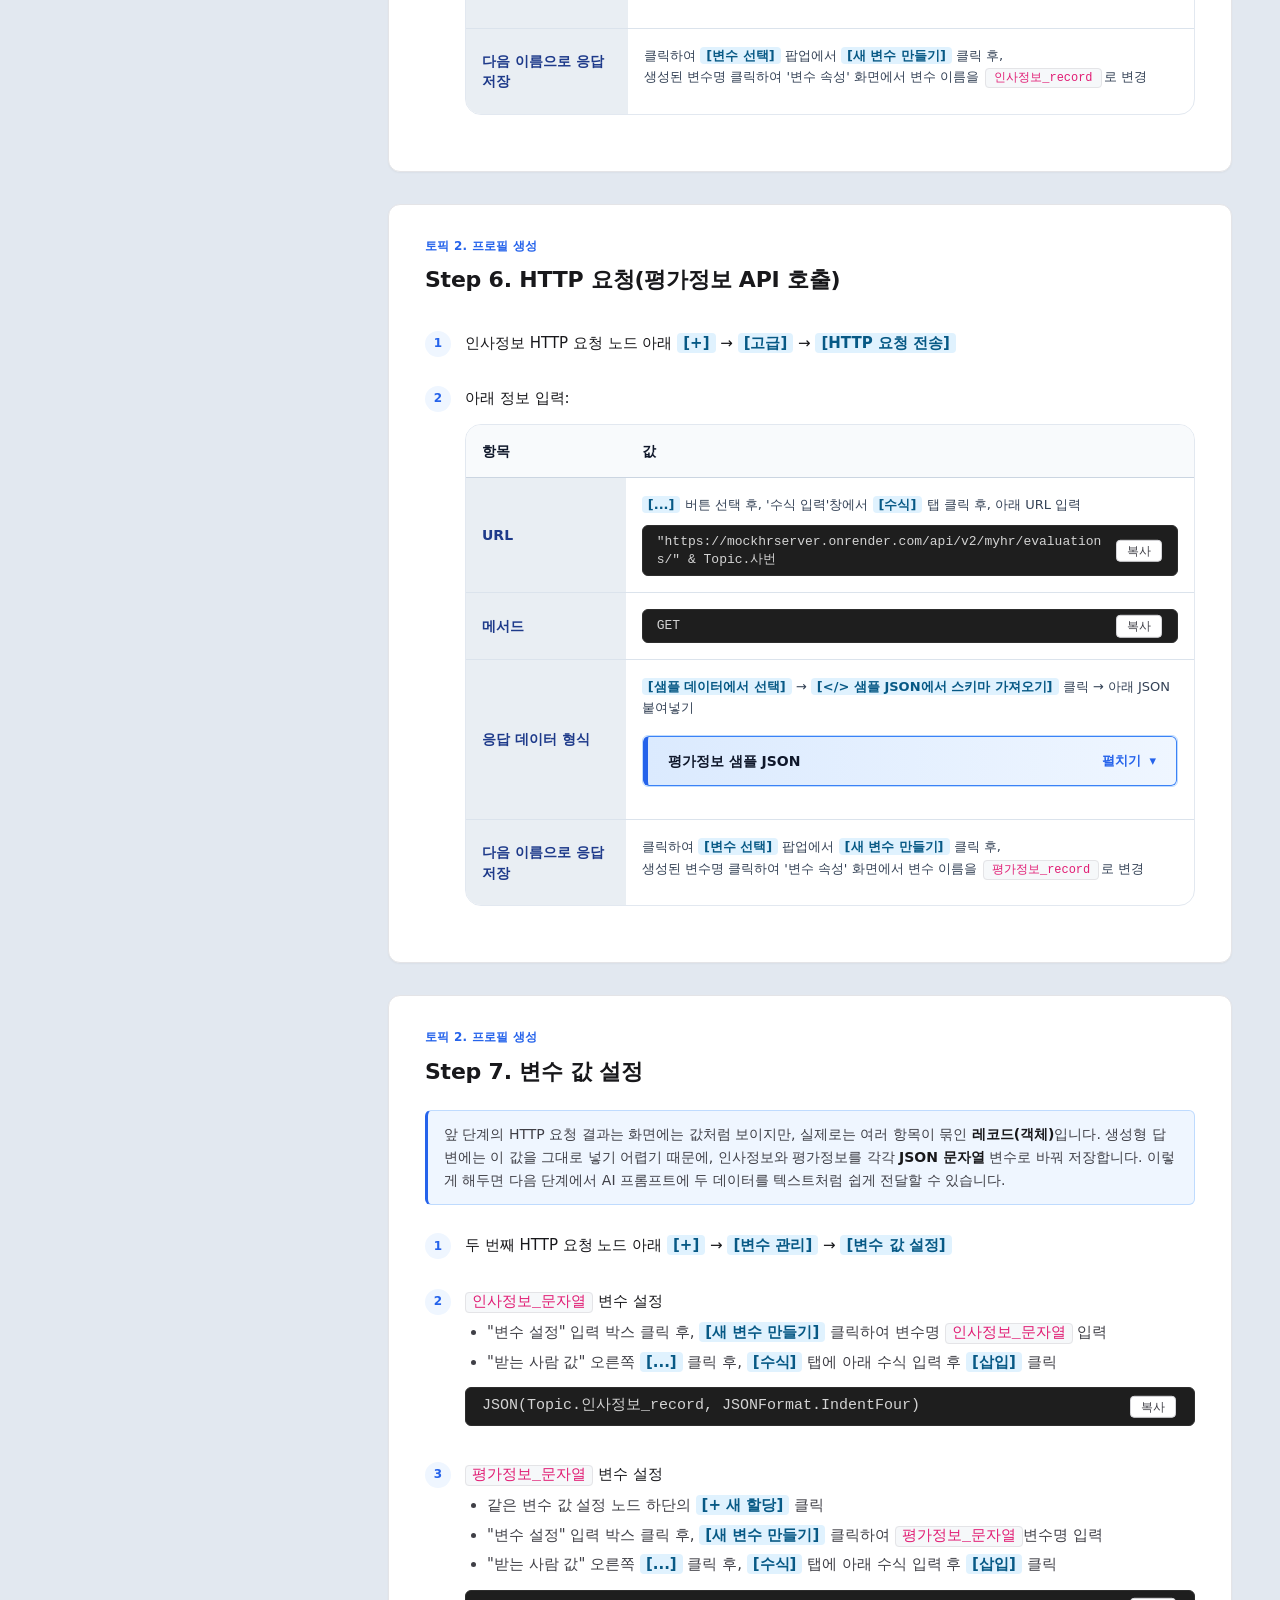
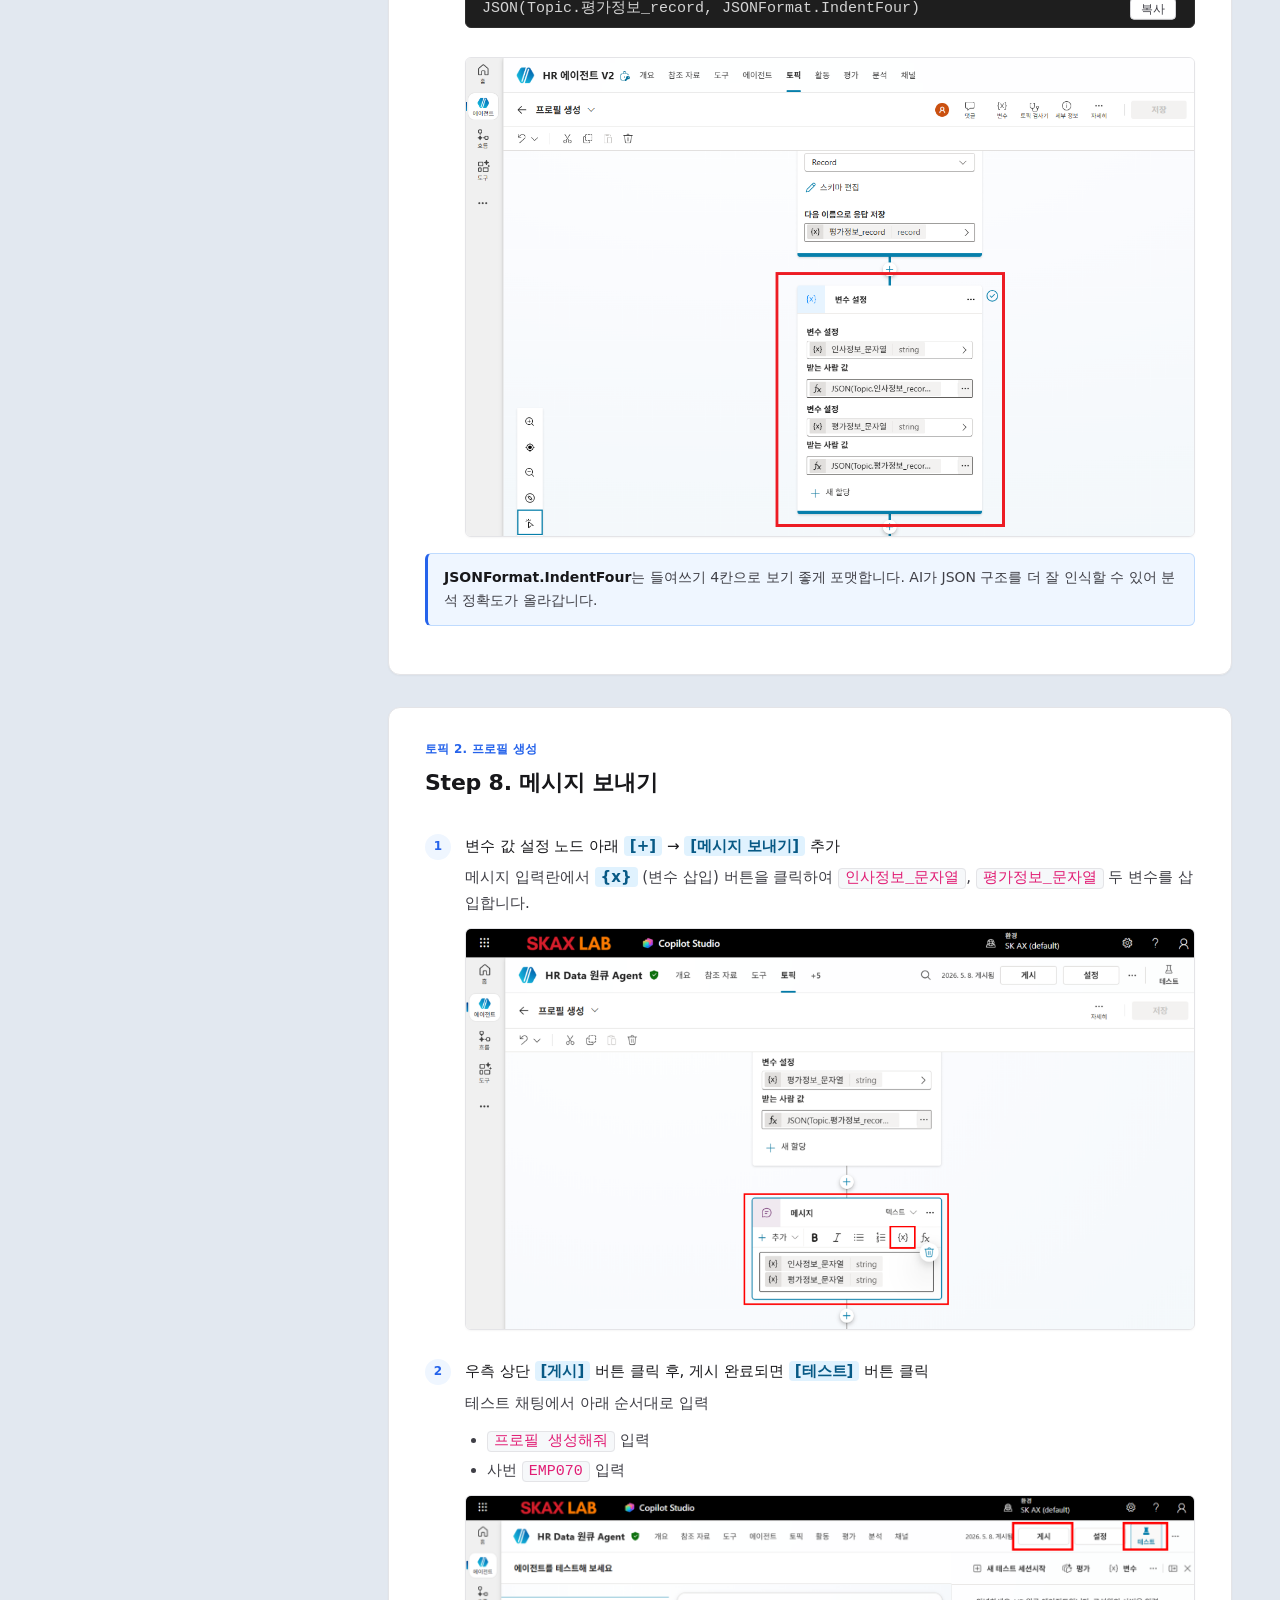
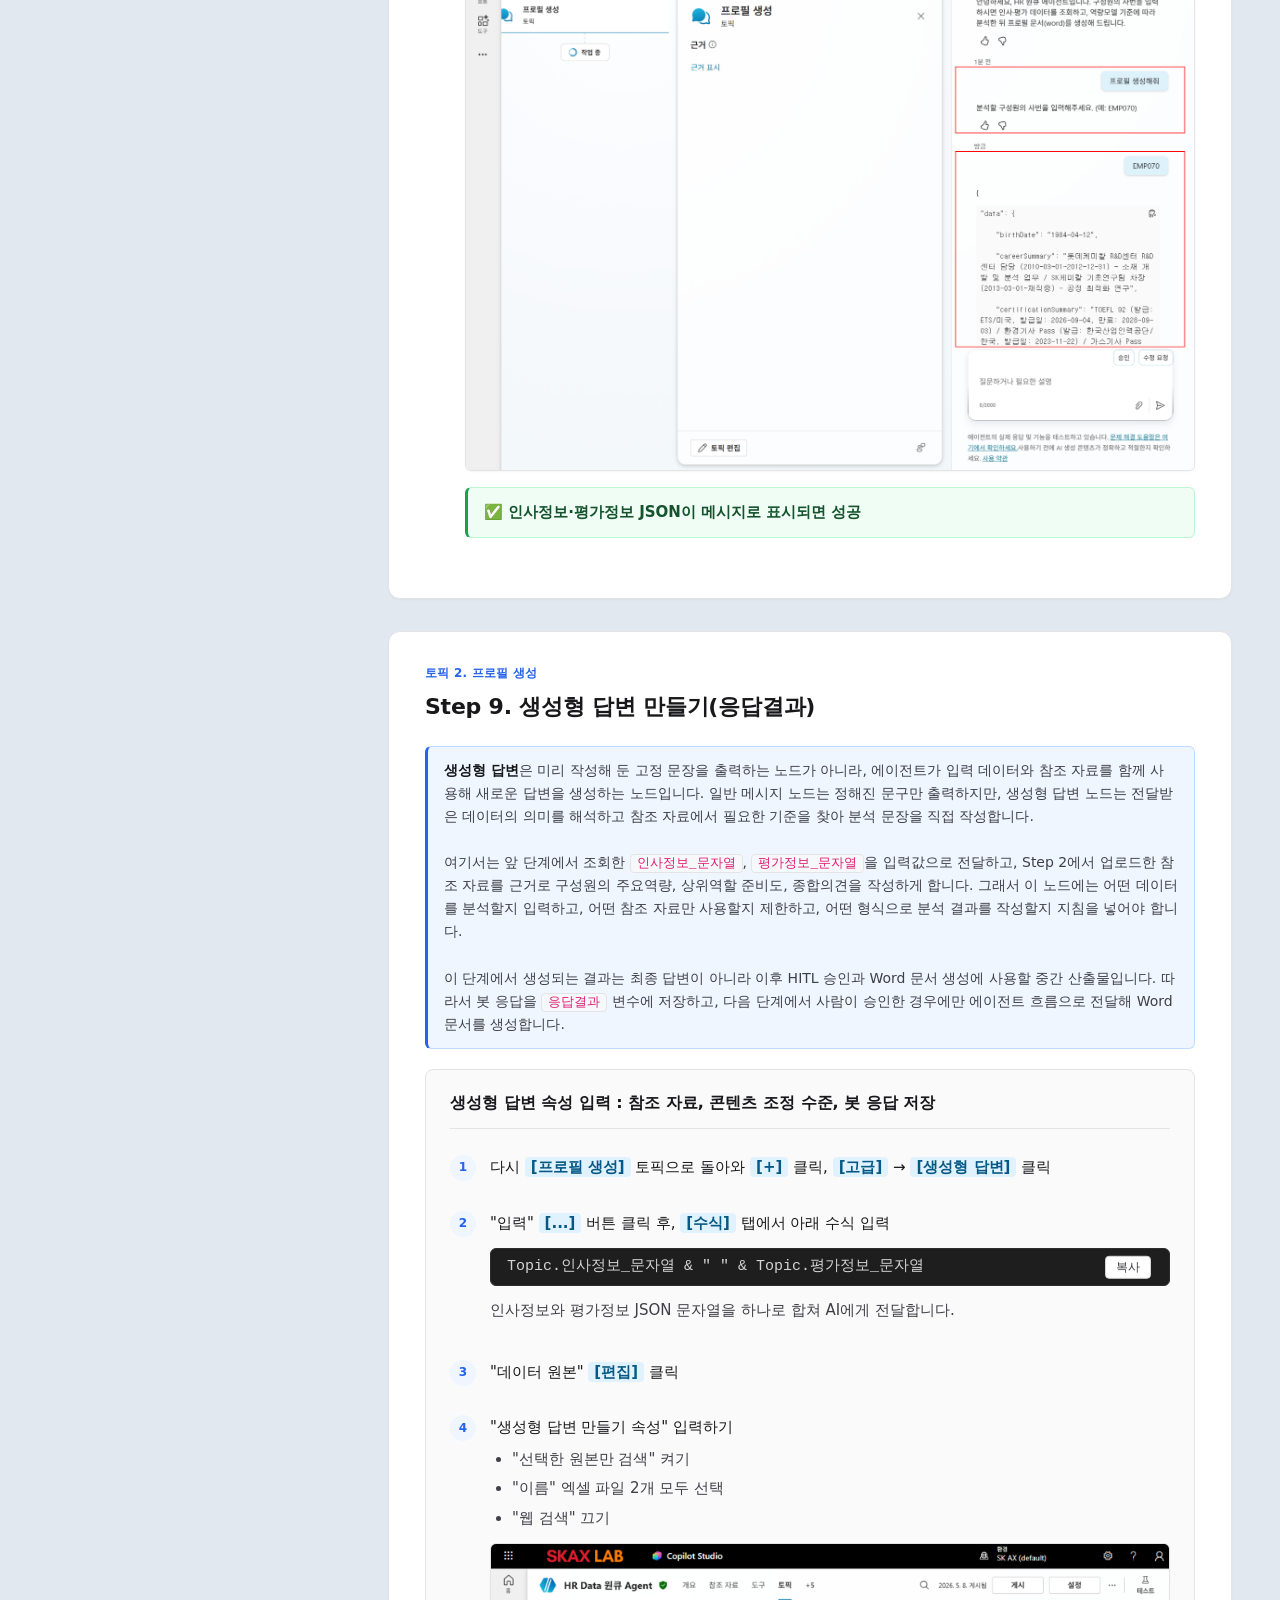
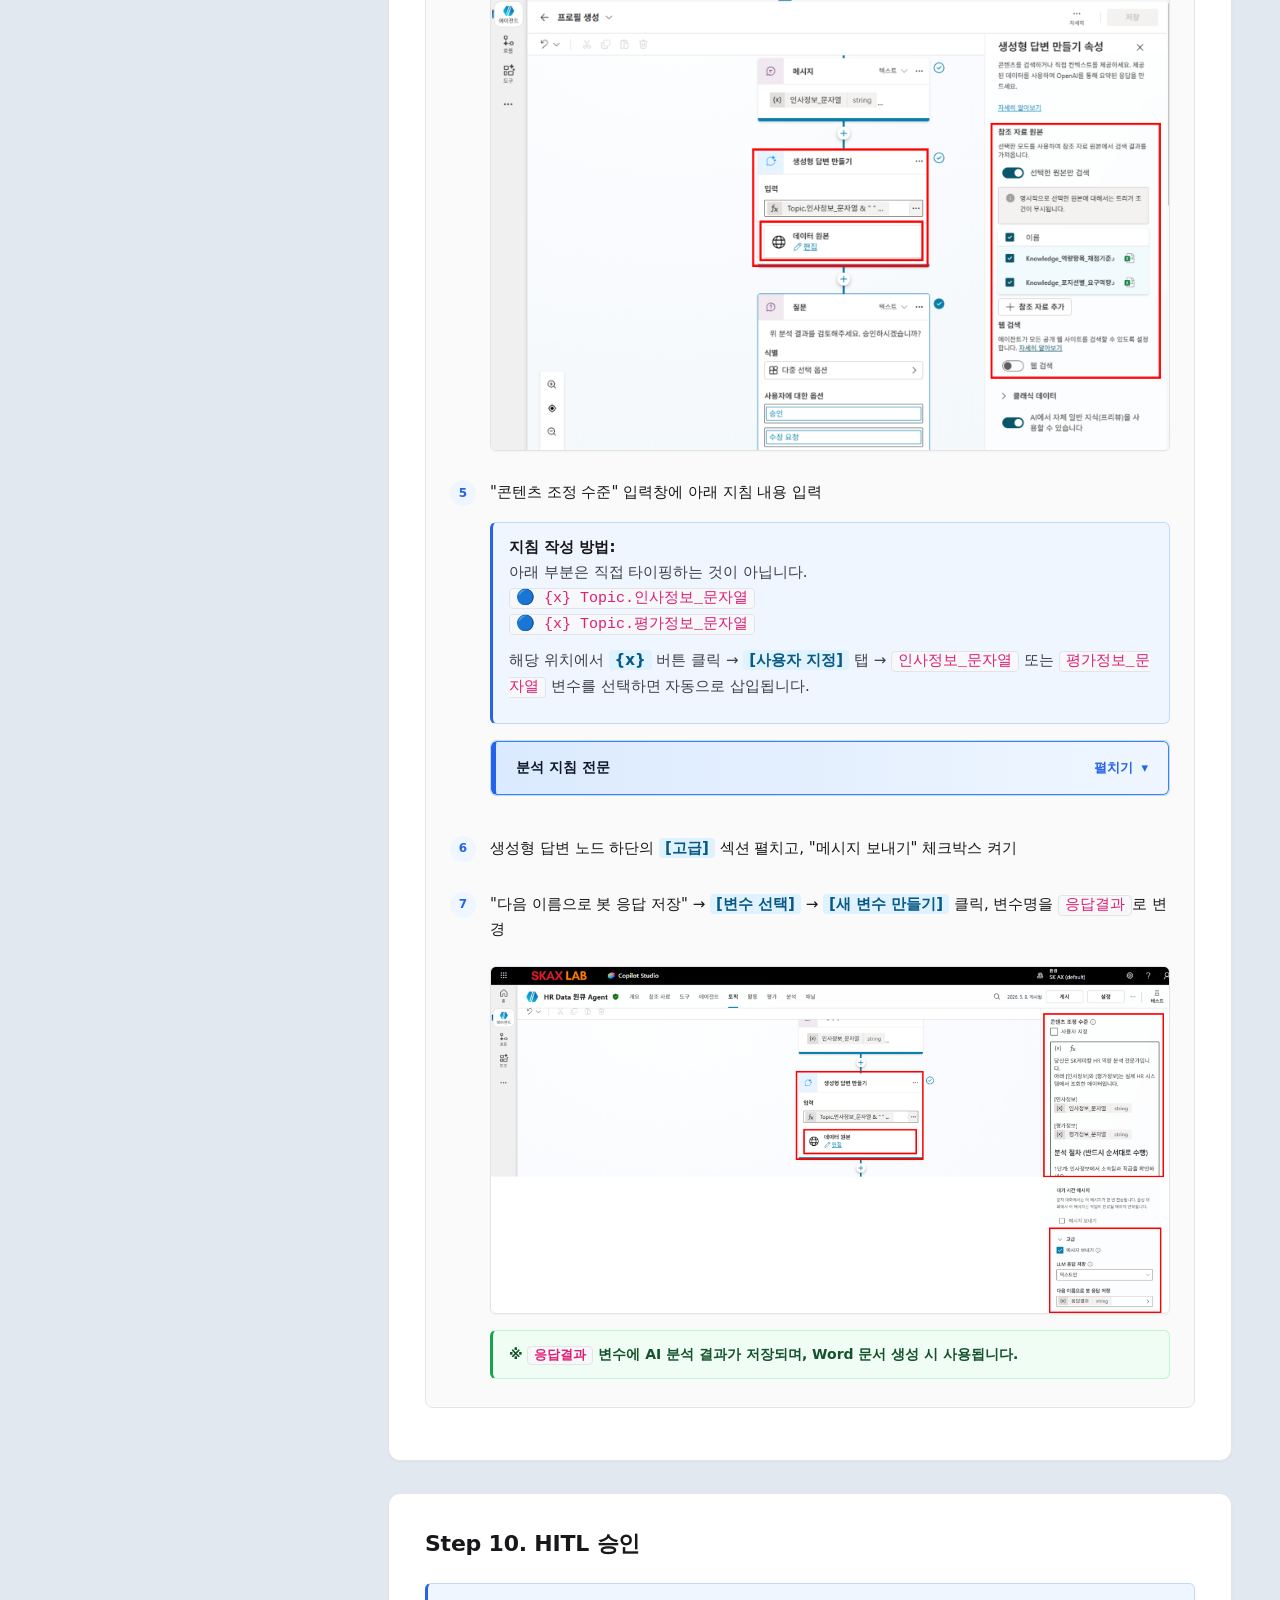
==== commit bbc5f06a: "변수 설정 단계 설명에 변수명 명시 인사정보_문자열, 평가정보_문자열 변수 생성 시 변수명을 code 태그로 명확히 표기  Co-Authored-By: Claude Sonnet 4" ====
--- a/index.html
+++ b/index.html
@@ -529,7 +529,7 @@
           <div class="step-content">
             <strong><code>인사정보_문자열</code> 변수 설정</strong>
             <ul>
-              <li>"변수 설정" 입력 박스 클릭 후, <span class="btn-name">[새 변수 만들기]</span> 클릭하여 변수명 입력</li>
+              <li>"변수 설정" 입력 박스 클릭 후, <span class="btn-name">[새 변수 만들기]</span> 클릭하여 변수명 <code>인사정보_문자열</code> 입력</li>
               <li>"받는 사람 값" 오른쪽 <span class="btn-name">[...]</span> 클릭 후, <span class="btn-name">[수식]</span> 탭에 아래 수식 입력 후 <span class="btn-name">[삽입]</span> 클릭</li>
             </ul>
 <pre><code>JSON(Topic.인사정보_record, JSONFormat.IndentFour)</code></pre>
@@ -542,7 +542,7 @@
             <strong><code>평가정보_문자열</code> 변수 설정</strong>
             <ul>
               <li>같은 변수 값 설정 노드 하단의 <span class="btn-name">[+ 새 할당]</span> 클릭</li>
-              <li>"변수 설정" 입력 박스 클릭 후, <span class="btn-name">[새 변수 만들기]</span> 클릭하여 변수명 입력</li>
+              <li>"변수 설정" 입력 박스 클릭 후, <span class="btn-name">[새 변수 만들기]</span> 클릭하여 <code>평가정보_문자열</code>변수명 입력</li>
               <li>"받는 사람 값" 오른쪽 <span class="btn-name">[...]</span> 클릭 후, <span class="btn-name">[수식]</span> 탭에 아래 수식 입력 후 <span class="btn-name">[삽입]</span> 클릭</li>
             </ul>
 <pre><code>JSON(Topic.평가정보_record, JSONFormat.IndentFour)</code></pre>
